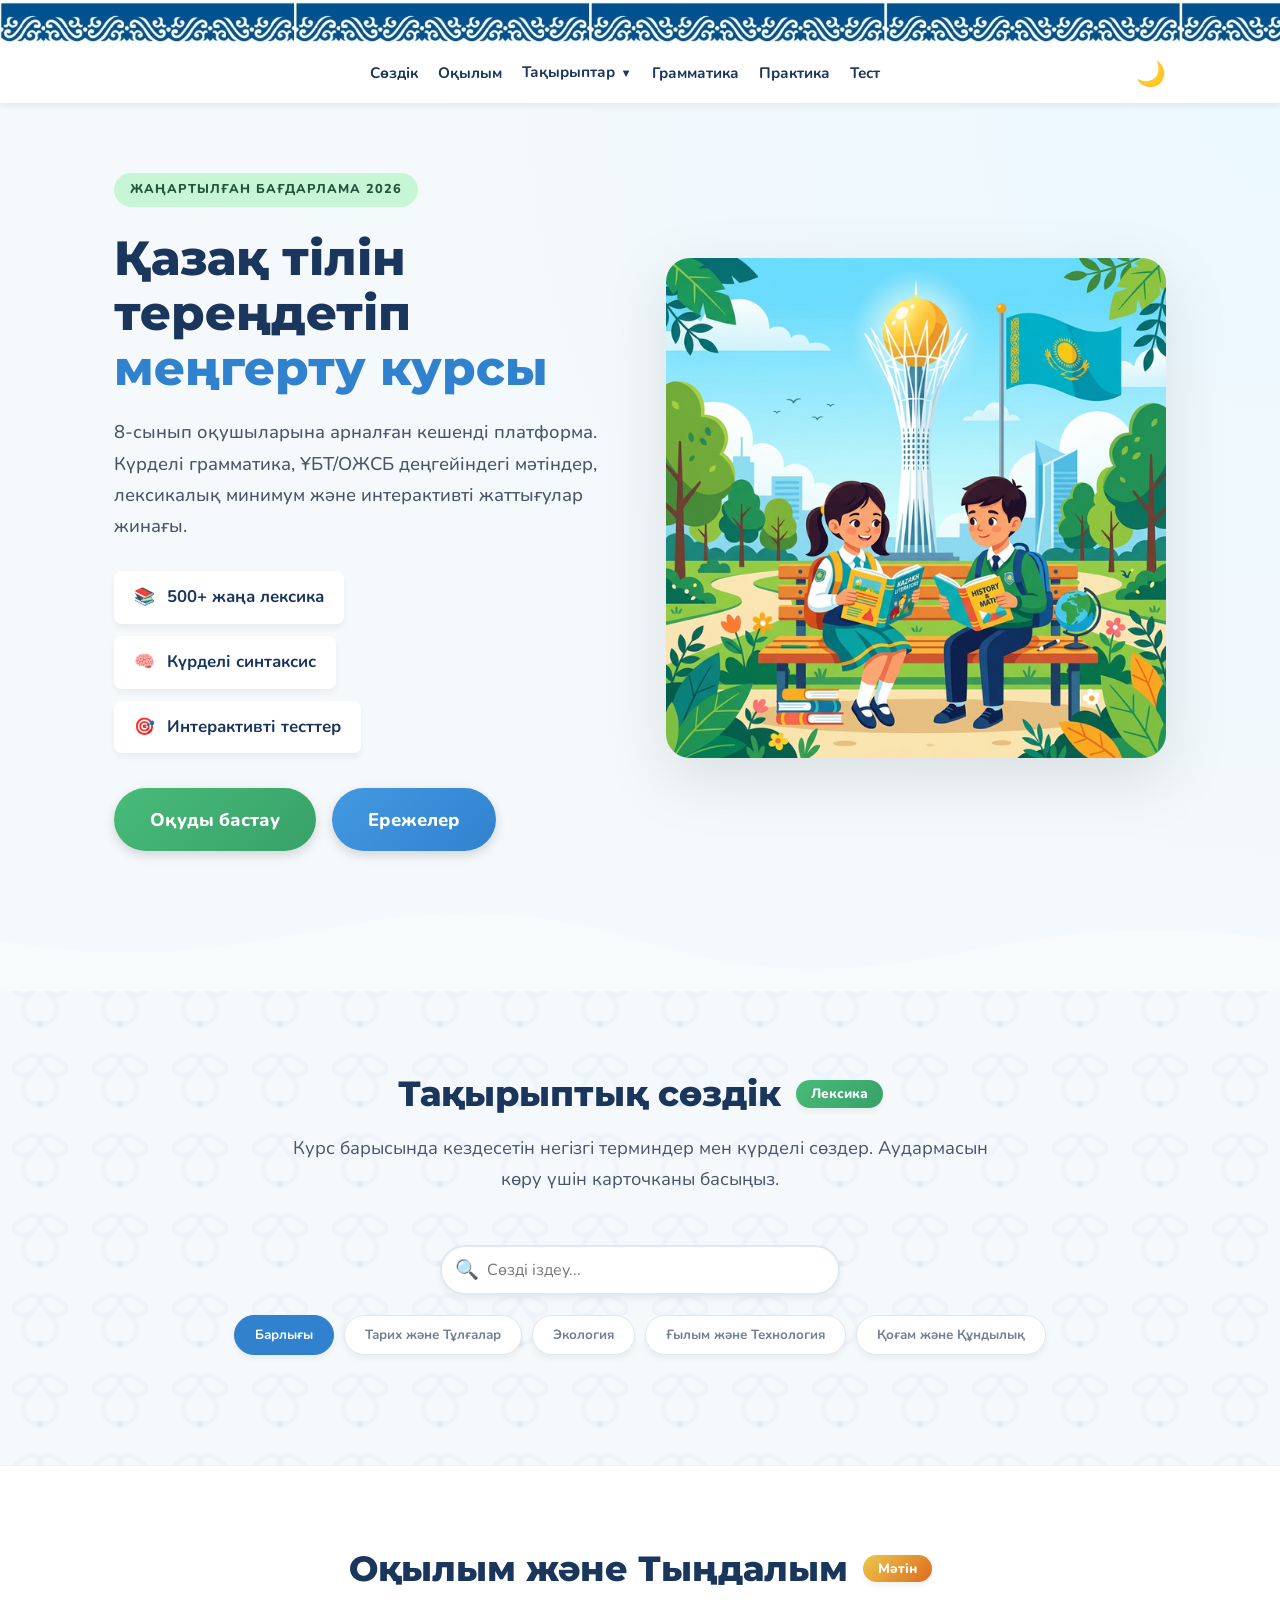
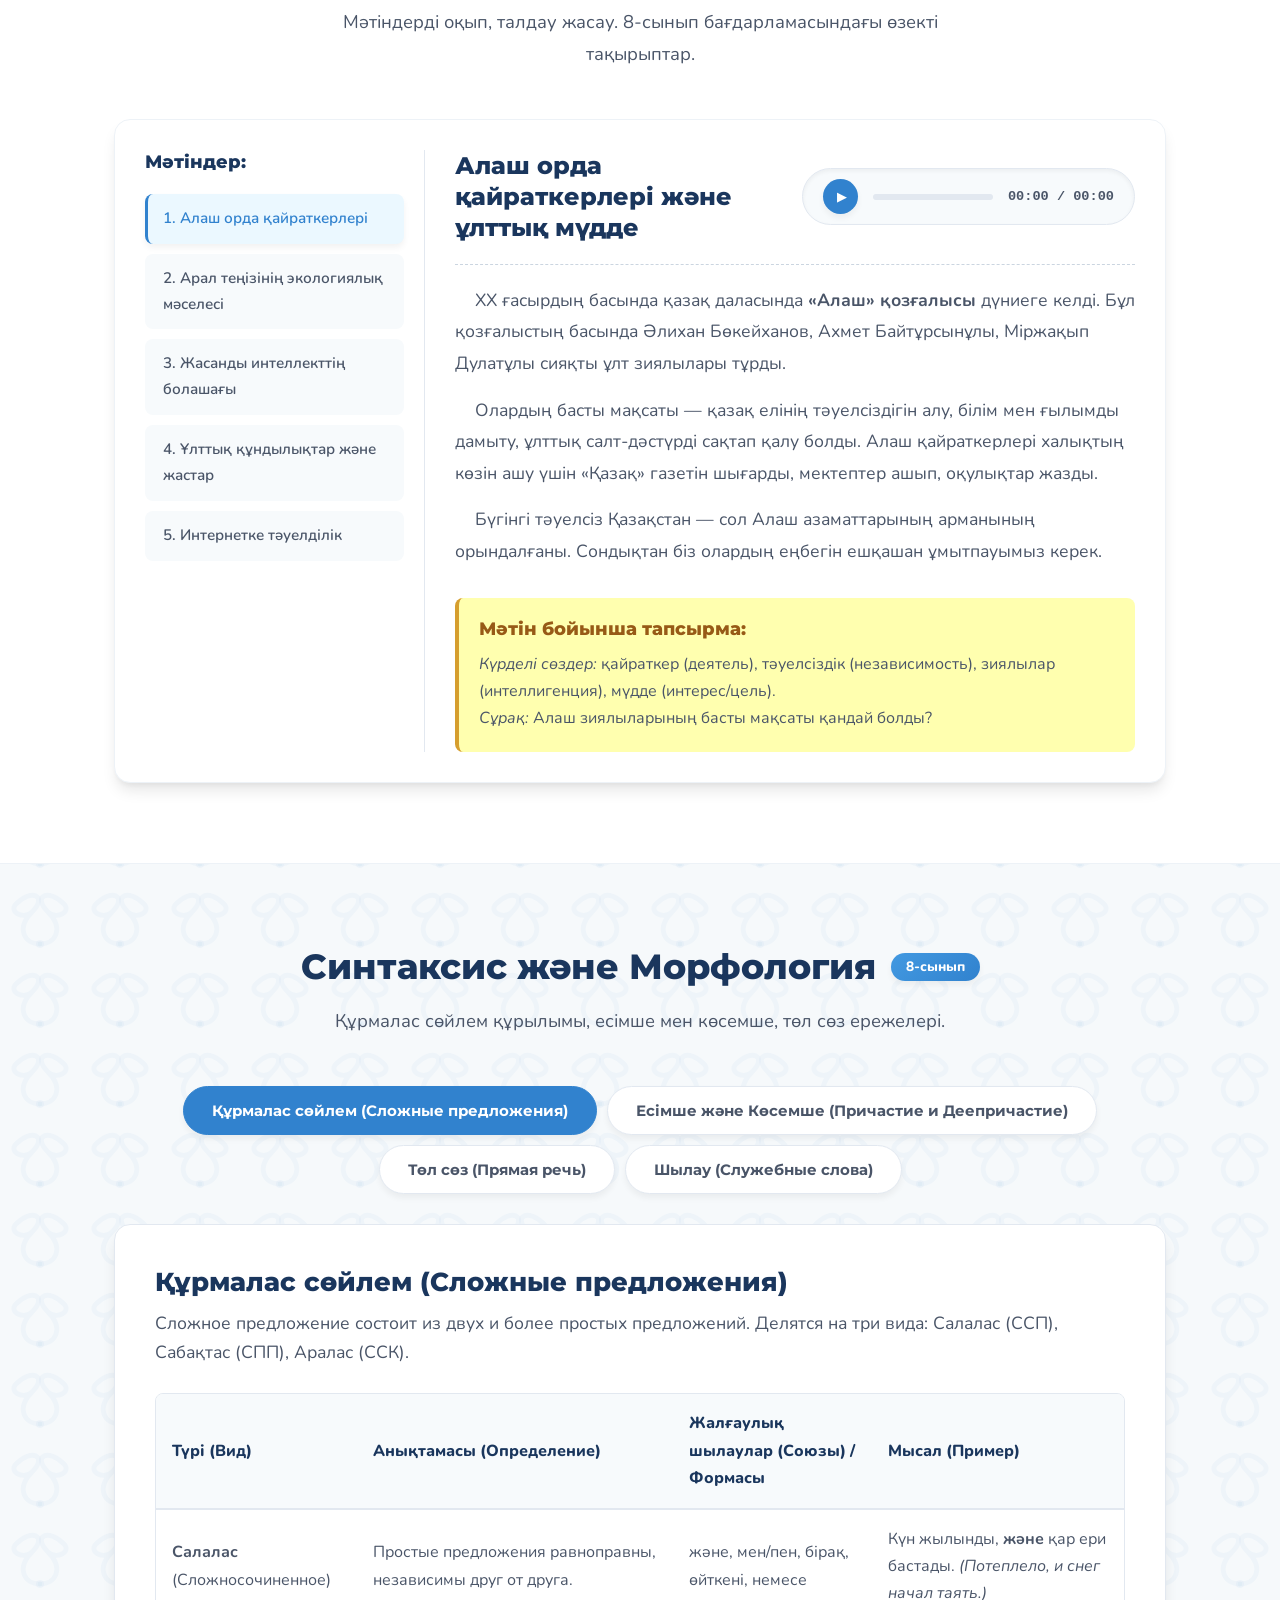
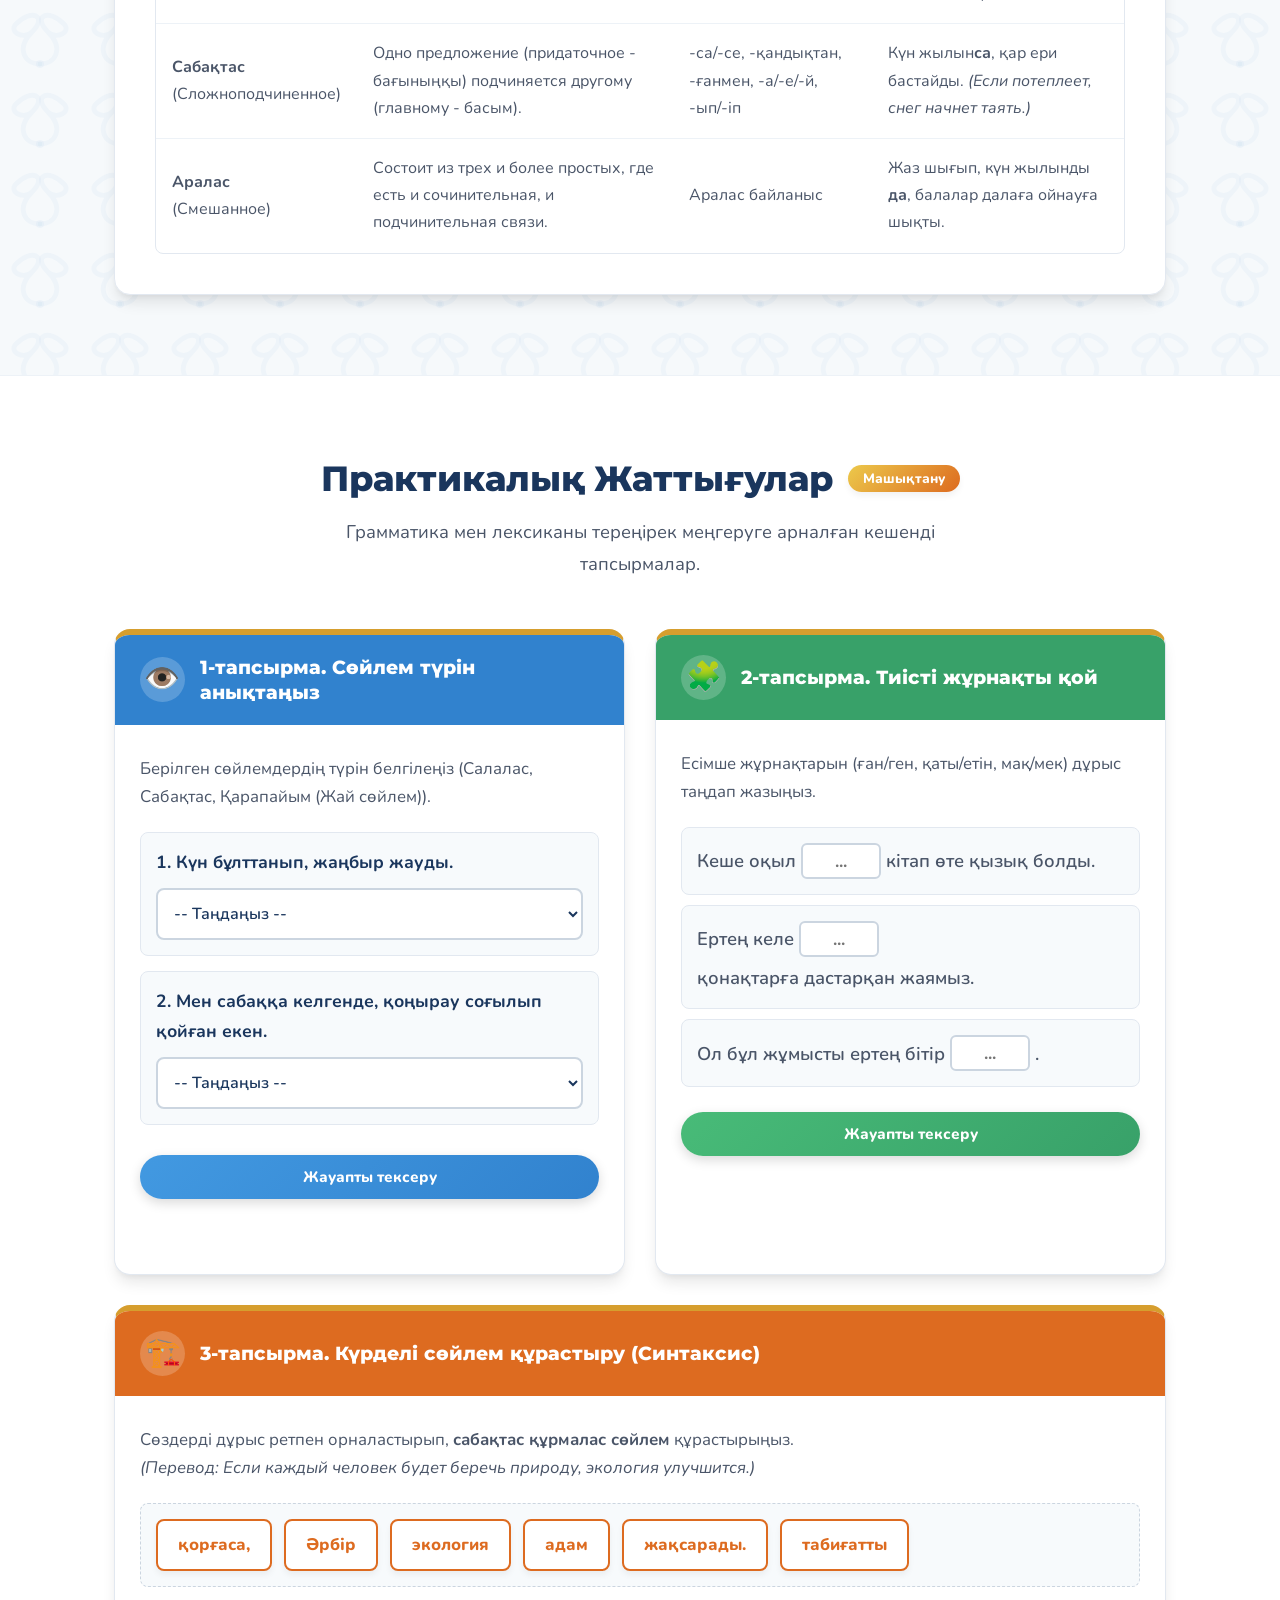
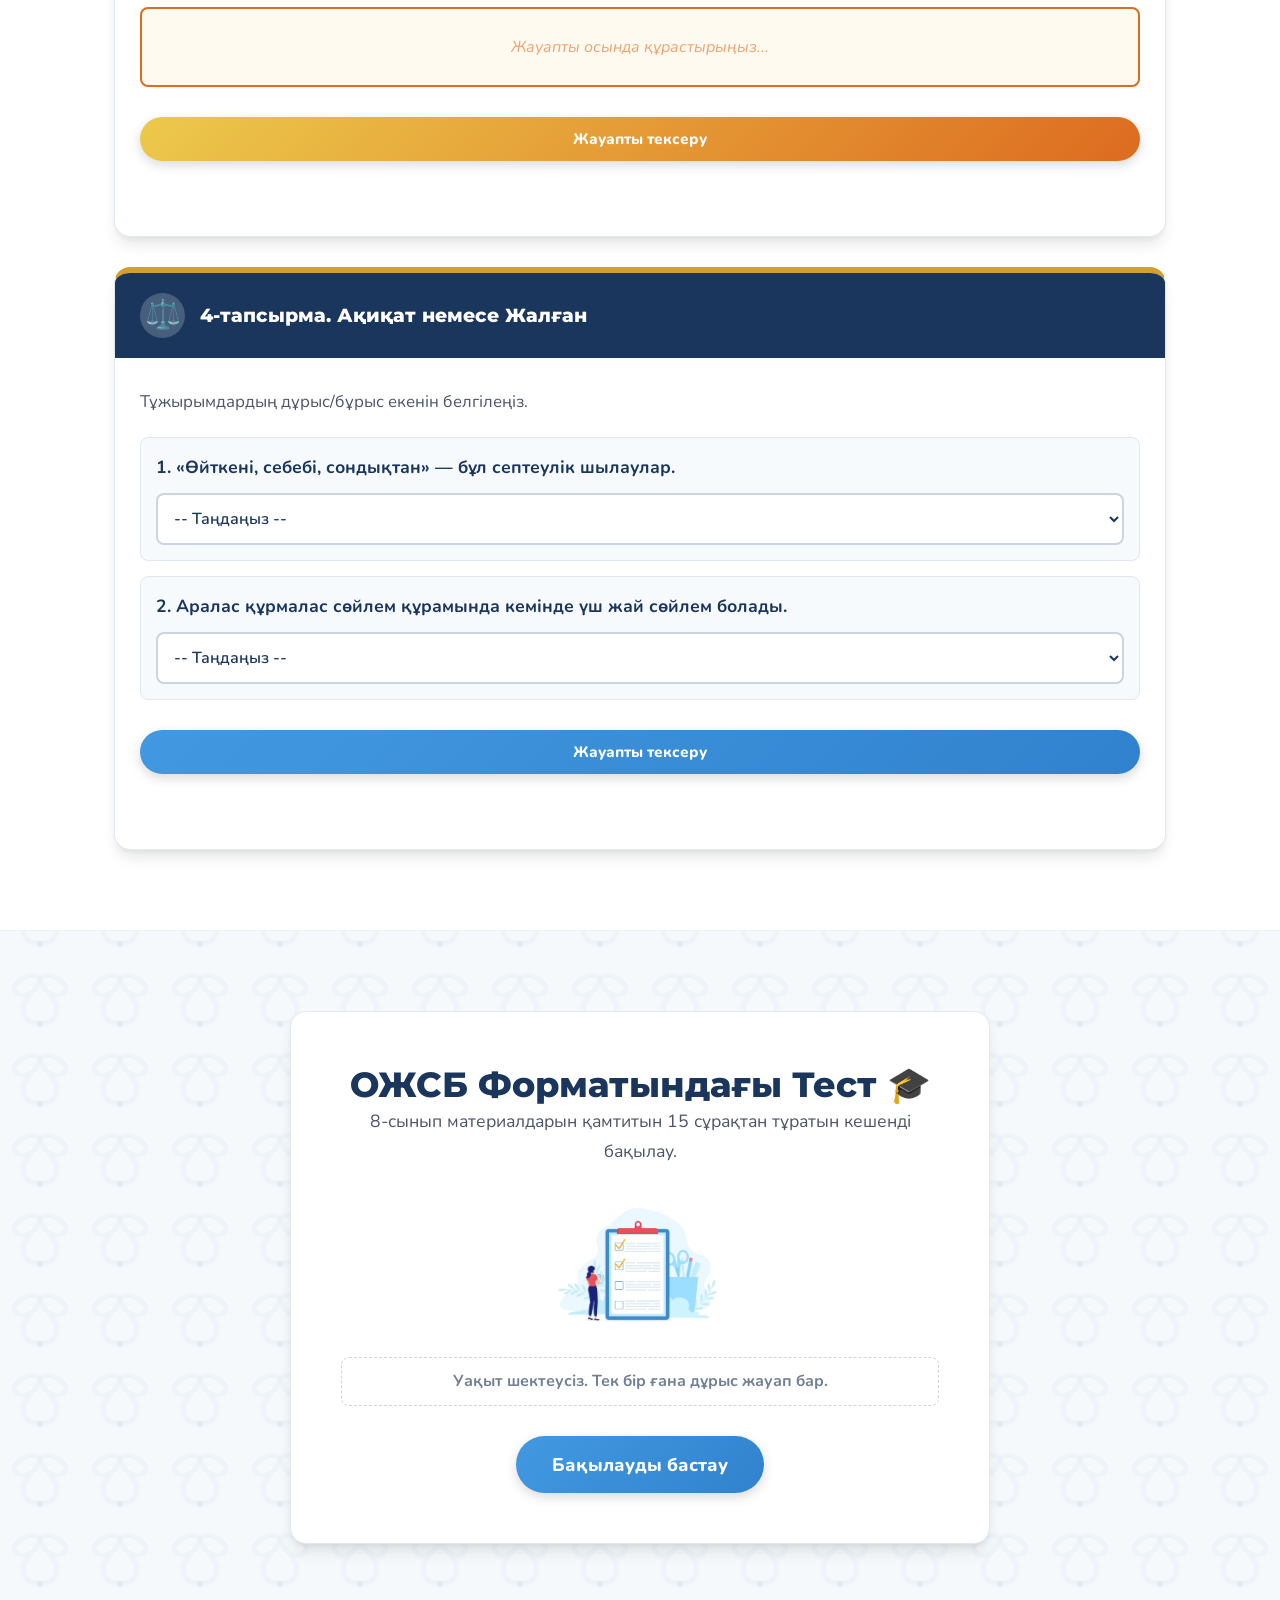
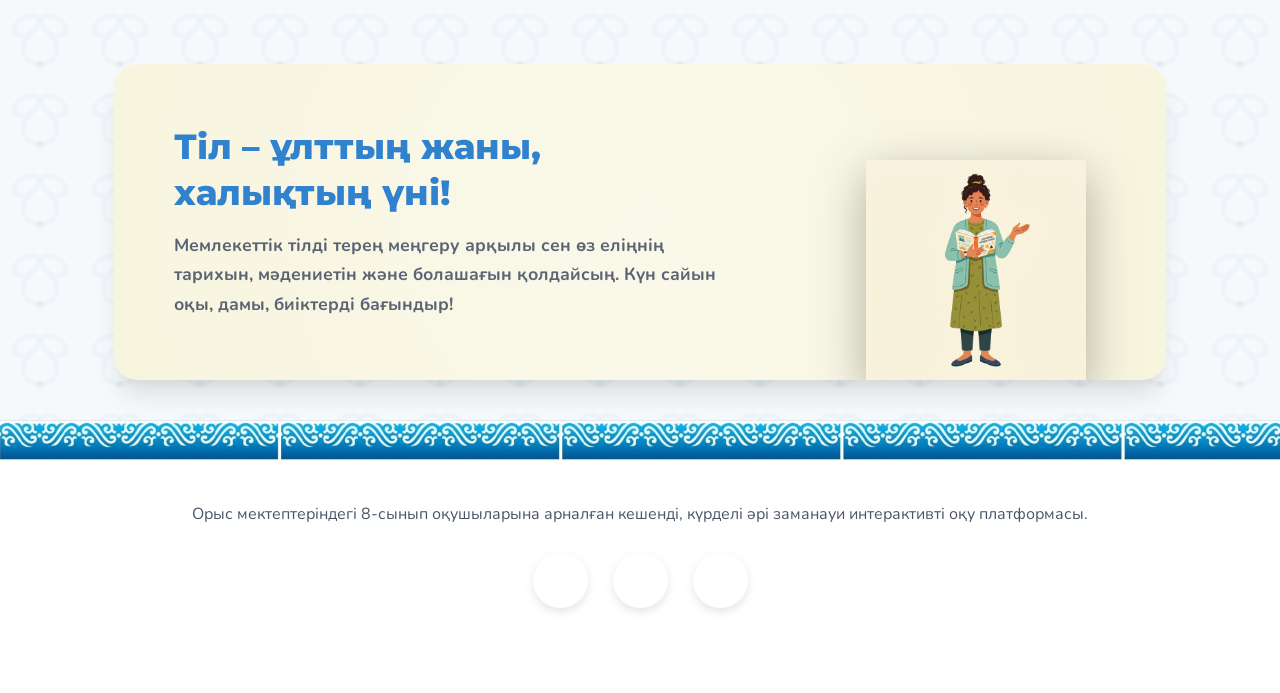
==== index.html @ ad33466c "Initial commit of Kazakh Language 8th Grade project" ====
﻿<!DOCTYPE html>
<html lang="kk">

<head>
    <meta charset="UTF-8" />
    <meta name="viewport" content="width=device-width, initial-scale=1.0" />
    <title>Қазақ тілі | 8-сыныпқа арналған электронды оқулық</title>
    <link rel="preconnect" href="https://fonts.googleapis.com">
    <link rel="preconnect" href="https://fonts.gstatic.com" crossorigin>
    <link
        href="https://fonts.googleapis.com/css2?family=Nunito:wght@400;500;600;700;800;900&family=Montserrat:wght@500;600;700;800;900&display=swap"
        rel="stylesheet">
    <!-- AOS Animation CSS -->
    <link href="https://unpkg.com/aos@2.3.1/dist/aos.css" rel="stylesheet">
    <link rel="stylesheet" href="style.css" />
</head>

<body>

    <!-- БОРДЮР С КАЗАХСКИМ ОРНАМЕНТОМ (Топ) -->
    <div class="kazakh-border-top"></div>

    <!-- NAVBAR -->
    <nav class="navbar">
        <div class="container navbar-container">
            <div class="logo">
                <div class="logo-text">
                    <strong></strong>
                </div>
            </div>
            <ul class="nav-menu">
                <li><a href="#vocabulary">Сөздік</a></li>
                <li><a href="#reading">Оқылым</a></li>
                <li class="dropdown">
                    <a href="#" class="dropdown-toggle">Тақырыптар <i>▼</i></a>
                    <ul class="dropdown-menu">
                        <li><a href="ana-tili.html">Ана тілі</a></li>
                        <li><a href="bukara.html">БАҚ</a></li>
                        <li><a href="bilim.html">Білім&amp;Денсаулық</a></li>
                        <li><a href="economica.html">Экономика</a></li>
                        <li><a href="mereke.html">Мерекелер</a></li>
                    </ul>
                </li>
                <li><a href="#grammar">Грамматика</a></li>
                <li><a href="#exercises">Практика</a></li>
                <li><a href="#quiz">Тест</a></li>
            </ul>
            <div class="nav-actions">
                <button id="theme-toggle" class="theme-btn" aria-label="Түнгі режимді қосу">🌙</button>
            </div>
        </div>
    </nav>

    <!-- HERO SECTION -->
    <header class="hero">
        <div class="container hero-container">
            <div class="hero-content" data-aos="fade-right" data-aos-duration="1000">
                <div class="badge-new">Жаңартылған бағдарлама 2026</div>
                <h1 class="hero-title">Қазақ тілін тереңдетіп<br><span>меңгерту курсы</span></h1>
                <p class="hero-subtitle">
                    8-сынып оқушыларына арналған кешенді платформа. Күрделі грамматика, ҰБТ/ОЖСБ деңгейіндегі мәтіндер,
                    лексикалық минимум және интерактивті жаттығулар жинағы.
                </p>
                <div class="hero-features">
                    <div class="hf-item"><span class="hf-icon">📚</span> 500+ жаңа лексика</div>
                    <div class="hf-item"><span class="hf-icon">🧠</span> Күрделі синтаксис</div>
                    <div class="hf-item"><span class="hf-icon">🎯</span> Интерактивті тесттер</div>
                </div>
                <div class="hero-buttons">
                    <a href="#reading" class="btn btn-green btn-large">Оқуды бастау</a>
                    <a href="#grammar" class="btn btn-blue btn-large">Ережелер</a>
                </div>
            </div>
            <div class="hero-illustration" data-aos="fade-left" data-aos-duration="1000" data-aos-delay="200">
                <img src="hero.png" alt="Оқушылар" class="hero-img">
            </div>
        </div>

        <!-- ВОЛНА -->
        <div class="wave-divider">
            <svg viewBox="0 0 1440 120" preserveAspectRatio="none">
                <path d="M0,60 C320,120 420,-40 720,60 C1020,160 1120,0 1440,60 L1440,120 L0,120 Z" fill="#F8FBFC">
                </path>
            </svg>
        </div>
    </header>

    <!-- 1. ТЕМАТИЧЕСКИЙ ВОКАБУЛЯР (Лексический минимум 8 класса) -->
    <section class="section" id="vocabulary">
        <div class="container">
            <div class="section-title-wrap" data-aos="fade-up">
                <h2>Тақырыптық сөздік <span class="badge">Лексика</span></h2>
                <p>Курс барысында кездесетін негізгі терминдер мен күрделі сөздер. Аудармасын көру үшін карточканы
                    басыңыз.</p>
            </div>

            <div class="vocab-controls">
                <div class="search-wrapper">
                    <span class="search-icon">🔍</span>
                    <input type="text" id="vocabSearch" placeholder="Сөзді іздеу..." class="vocab-search"
                        oninput="searchVocab(this.value)">
                </div>
                <!-- Категории словаря -->
                <div class="vocab-categories">
                    <button class="cat-btn active" onclick="filterVocab('all')">Барлығы</button>
                    <button class="cat-btn" onclick="filterVocab('history')">Тарих және Тұлғалар</button>
                    <button class="cat-btn" onclick="filterVocab('eco')">Экология</button>
                    <button class="cat-btn" onclick="filterVocab('tech')">Ғылым және Технология</button>
                    <button class="cat-btn" onclick="filterVocab('society')">Қоғам және Құндылық</button>
                </div>
            </div>

            <div class="vocab-grid" id="vocabGrid">
                <!-- Сгенерировано через JS -->
            </div>
        </div>
    </section>

    <!-- 2. МӘТІНМЕН ЖҰМЫС (Тексты и чтение) -->
    <section class="section bg-light" id="reading">
        <div class="container">
            <div class="section-title-wrap" data-aos="fade-up">
                <h2>Оқылым және Тыңдалым <span class="badge badge-orange">Мәтін</span></h2>
                <p>Мәтіндерді оқып, талдау жасау. 8-сынып бағдарламасындағы өзекті тақырыптар.</p>
            </div>

            <div class="reading-module" data-aos="fade-up" data-aos-delay="200">
                <div class="reading-sidebar">
                    <h3>Мәтіндер:</h3>
                    <ul class="reading-list">
                        <li class="active" onclick="switchText(1)">1. Алаш орда қайраткерлері</li>
                        <li onclick="switchText(2)">2. Арал теңізінің экологиялық мәселесі</li>
                        <li onclick="switchText(3)">3. Жасанды интеллекттің болашағы</li>
                        <li onclick="switchText(4)">4. Ұлттық құндылықтар және жастар</li>
                        <li onclick="switchText(5)">5. Интернетке тәуелділік</li>
                    </ul>
                </div>

                <div class="reading-content" id="readingContent">
                    <div class="reading-header">
                        <h3>Алаш орда қайраткерлері және ұлттық мүдде</h3>
                        <div class="audio-player-mock">
                            <audio id="realAudio" src="audio_alash.m4a" preload="metadata"></audio>
                            <button class="play-btn" id="playAudioBtn" onclick="toggleAudio()">▶</button>
                            <div class="audio-track" id="audioTrack" onclick="seekAudio(event)">
                                <div class="audio-progress" id="audioProgress" style="width: 0%;"></div>
                            </div>
                            <span class="audio-time" id="audioTime">00:00 / 00:00</span>
                        </div>
                    </div>
                    <div class="text-body" id="textBody">
                        <p>ХХ ғасырдың басында қазақ даласында <b>«Алаш» қозғалысы</b> дүниеге келді. Бұл қозғалыстың
                            басында Әлихан Бөкейханов, Ахмет Байтұрсынұлы, Міржақып Дулатұлы сияқты ұлт зиялылары тұрды.
                        </p>
                        <p>Олардың басты мақсаты — қазақ елінің тәуелсіздігін алу, білім мен ғылымды дамыту, ұлттық
                            салт-дәстүрді сақтап қалу болды. Алаш қайраткерлері халықтың көзін ашу үшін «Қазақ» газетін
                            шығарды, мектептер ашып, оқулықтар жазды.</p>
                        <p>Бүгінгі тәуелсіз Қазақстан — сол Алаш азаматтарының арманының орындалғаны. Сондықтан біз
                            олардың еңбегін ешқашан ұмытпауымыз керек.</p>
                    </div>
                    <div class="text-tasks">
                        <h4>Мәтін бойынша тапсырма:</h4>
                        <p><i>Күрделі сөздер:</i> қайраткер (деятель), тәуелсіздік (независимость), зиялылар
                            (интеллигенция), мүдде (интерес/цель).</p>
                        <p><i>Сұрақ:</i> Алаш зиялыларының басты мақсаты қандай болды?</p>
                    </div>
                </div>
            </div>
        </div>
    </section>

    <!-- 3. ГРАММАТИКА (8-сынып күрделі бағдарламасы) -->
    <section class="section" id="grammar">
        <div class="container">
            <div class="section-title-wrap" data-aos="fade-up">
                <h2>Синтаксис және Морфология <span class="badge badge-blue">8-сынып</span></h2>
                <p>Құрмалас сөйлем құрылымы, есімше мен көсемше, төл сөз ережелері.</p>
            </div>

            <div class="grammar-tabs" data-aos="zoom-in" data-aos-delay="100">
                <button class="tab-btn active" onclick="openTab('tab-complex')">Құрмалас сөйлем (Сложные
                    предложения)</button>
                <button class="tab-btn" onclick="openTab('tab-participles')">Есімше және Көсемше (Причастие и
                    Деепричастие)</button>
                <button class="tab-btn" onclick="openTab('tab-speech')">Төл сөз (Прямая речь)</button>
                <button class="tab-btn" onclick="openTab('tab-shylau')">Шылау (Служебные слова)</button>
            </div>

            <div class="grammar-content" data-aos="fade-up" data-aos-delay="200">
                <!-- Вкладка 1: Құрмалас сөйлем -->
                <div id="tab-complex" class="tab-pane active">
                    <h3>Құрмалас сөйлем (Сложные предложения)</h3>
                    <p class="tab-desc">Сложное предложение состоит из двух и более простых предложений. Делятся на три
                        вида: Салалас (ССП), Сабақтас (СПП), Аралас (ССК).</p>
                    <div class="grammar-table-wrap">
                        <table class="grammar-table">
                            <tr>
                                <th>Түрі (Вид)</th>
                                <th>Анықтамасы (Определение)</th>
                                <th>Жалғаулық шылаулар (Союзы) / Формасы</th>
                                <th>Мысал (Пример)</th>
                            </tr>
                            <tr>
                                <td><b>Салалас</b><br>(Сложносочиненное)</td>
                                <td>Простые предложения равноправны, независимы друг от друга.</td>
                                <td>және, мен/пен, бірақ, өйткені, немесе</td>
                                <td>Күн жылынды, <b>және</b> қар ери бастады. <i>(Потеплело, и снег начал таять.)</i>
                                </td>
                            </tr>
                            <tr>
                                <td><b>Сабақтас</b><br>(Сложноподчиненное)</td>
                                <td>Одно предложение (придаточное - бағыныңқы) подчиняется другому (главному - басым).
                                </td>
                                <td>-са/-се, -қандықтан, -ғанмен, -а/-е/-й, -ып/-іп</td>
                                <td>Күн жылын<b>са</b>, қар ери бастайды. <i>(Если потеплеет, снег начнет таять.)</i>
                                </td>
                            </tr>
                            <tr>
                                <td><b>Аралас</b><br>(Смешанное)</td>
                                <td>Состоит из трех и более простых, где есть и сочинительная, и подчинительная связи.
                                </td>
                                <td>Аралас байланыс</td>
                                <td>Жаз шығып, күн жылынды <b>да</b>, балалар далаға ойнауға шықты.</td>
                            </tr>
                        </table>
                    </div>
                </div>

                <!-- Вкладка 2: Есімше / Көсемше -->
                <div id="tab-participles" class="tab-pane" style="display:none;">
                    <h3>Есімше және Көсемше (Причастие и Деепричастие)</h3>
                    <p class="tab-desc">Особые глагольные формы. <b>Есімше</b> совмещает свойства глагола и
                        прилагательного (Какой? Что делающий?). <b>Көсемше</b> совмещает свойства глагола и наречия
                        (Как? Каким образом? Что делая?).</p>

                    <div class="grammar-split">
                        <div class="grammar-box">
                            <h4 class="color-blue">Есімше (Причастие)</h4>
                            <p><b>Жұрнақтары:</b> -ған/-ген, -қан/-кен, -атын/-етін, -йтын/-йтін, -мақ/-мек, -пақ/-пек.
                            </p>
                            <ul>
                                <li>Оқыл<b>ған</b> кітап (Прочитанная книга)</li>
                                <li>Келе<b>тін</b> қонақ (Приходящий гость)</li>
                                <li>Айтыл<b>мақ</b> сөз (Слово, которое должно быть сказано)</li>
                            </ul>
                        </div>
                        <div class="grammar-box">
                            <h4 class="color-green">Көсемше (Деепричастие)</h4>
                            <p><b>Жұрнақтары:</b> -а/-е/-й, -ып/-іп/-п, -ғалы/-гелі, -қалы/-келі, -май/-мей, -пай/-пей.
                            </p>
                            <ul>
                                <li>Күлі<b>п</b> сөйледі (Говорил(а) смеясь)</li>
                                <li>Жаңбыр жау<b>а</b> бастады (Дождь начал идти)</li>
                                <li>Көр<b>мей</b> қалдым (Не заметил / Оставшись не увидев)</li>
                            </ul>
                        </div>
                    </div>
                </div>

                <!-- Вкладка 3: Төл сөз -->
                <div id="tab-speech" class="tab-pane" style="display:none;">
                    <h3>Төл сөз және Төлеу сөз (Прямая и косвенная речь)</h3>
                    <p class="tab-desc"><b>Төл сөз (Прямая речь)</b> – чужая речь, переданная без изменений. <b>Автор
                            сөзі</b> – слова автора, сопровождающие прямую речь. <b>Төлеу сөз (Косвенная речь)</b> –
                        чужая речь, переданная с изменением лица (от третьего лица).</p>

                    <div class="example-box">
                        <h4 style="color:#D47E00; margin-bottom:10px;">Сызбалар (Схемы пунктуации):</h4>
                        <div class="schema-row">
                            <span class="schema-code">А: – Т. </span>
                            <span class="schema-text">Мұғалім айтты: – Ертең емтихан болады.</span>
                        </div>
                        <div class="schema-row">
                            <span class="schema-code">«Т», – а. </span>
                            <span class="schema-text">«Ертең емтихан болады», – деді мұғалім.</span>
                        </div>
                        <div class="schema-row">
                            <span class="schema-code">«Т, – а, – т».</span>
                            <span class="schema-text">«Балалар, – деді мұғалім, – ертең емтихан болады».</span>
                        </div>
                    </div>
                </div>

                <!-- Вкладка 4: Шылау -->
                <div id="tab-shylau" class="tab-pane" style="display:none;">
                    <h3>Шылаулар (Служебные слова)</h3>
                    <p class="tab-desc">Служебные слова не имеют лексического значения. Делятся на 3 вида:</p>

                    <div class="grammar-split">
                        <div class="grammar-box">
                            <h4 class="color-blue">Жалғаулық (Союзы)</h4>
                            <p>Связывают однородные члены или простые предложения.</p>
                            <ul>
                                <li>Ыңғайлас: <b>мен, және, әрі</b></li>
                                <li>Қарсылықты: <b>бірақ, алайда</b></li>
                                <li>Себеп-салдар: <b>өйткені, себебі</b></li>
                            </ul>
                        </div>
                        <div class="grammar-box">
                            <h4 class="color-green">Септеулік (Послелоги)</h4>
                            <p>Сочетаются с существительными в определенных падежах.</p>
                            <ul>
                                <li><b>үшін, арқылы, туралы, сайын</b></li>
                                <li><b>дейін, шейін, қарай, таман</b></li>
                                <li><b>кейін, соң, гөрі, бері, бұрын</b></li>
                            </ul>
                        </div>
                    </div>
                    <div class="grammar-box mt-15" style="background:#FFF5F5; border-color:#FEB2B2;">
                        <h4 style="color:#C53030;">Демеулік (Частицы)</h4>
                        <p>Придают слову дополнительные смысловые оттенки.</p>
                        <ul>
                            <li>Сұраулық: <b>ма/ме, ба/бе, ше</b></li>
                            <li>Күшейткіш: <b>ақ, ай, ау, да/де</b></li>
                            <li>Шектеулік: <b>ғана/қана, тек</b></li>
                        </ul>
                    </div>
                </div>

            </div>
        </div>
    </section>

    <!-- 4. ИНТЕРАКТИВНЫЕ ЗАДАНИЯ ПОВЫШЕННОЙ СЛОЖНОСТИ -->
    <section class="section bg-light" id="exercises">
        <div class="container">
            <div class="section-title-wrap" data-aos="fade-up">
                <h2>Практикалық Жаттығулар <span class="badge badge-orange">Машықтану</span></h2>
                <p>Грамматика мен лексиканы тереңірек меңгеруге арналған кешенді тапсырмалар.</p>
            </div>

            <div class="exercise-cards complex-grid" data-aos="fade-up" data-aos-delay="200">
                <!-- Упражнение 1 (Синтаксис - Құрмалас сөйлем түрін анықтау) -->
                <div class="ex-card">
                    <div class="ex-header bg-blue">
                        <div class="ex-icon">👁️</div>
                        <h3>1-тапсырма. Сөйлем түрін анықтаңыз</h3>
                    </div>
                    <div class="ex-body">
                        <p>Берілген сөйлемдердің түрін белгілеңіз (Салалас, Сабақтас, Қарапайым (Жай сөйлем)).</p>

                        <div class="choice-task">
                            <p class="sentence-text">1. Күн бұлттанып, жаңбыр жауды.</p>
                            <select id="sel1" class="custom-select">
                                <option value="none">-- Таңдаңыз --</option>
                                <option value="salalas">Салалас құрмалас</option>
                                <option value="sabaktas">Сабақтас құрмалас</option>
                                <option value="zhay">Жай сөйлем</option>
                            </select>
                        </div>

                        <div class="choice-task">
                            <p class="sentence-text">2. Мен сабаққа келгенде, қоңырау соғылып қойған екен.</p>
                            <select id="sel2" class="custom-select">
                                <option value="none">-- Таңдаңыз --</option>
                                <option value="salalas">Салалас құрмалас</option>
                                <option value="sabaktas">Сабақтас құрмалас</option>
                                <option value="zhay">Жай сөйлем</option>
                            </select>
                        </div>

                        <button class="btn btn-blue mt-15" onclick="checkEx1()">Жауапты тексеру</button>
                        <div id="res1" class="ex-result"></div>
                    </div>
                </div>

                <!-- Упражнение 2 (Есімше жұрнақтары) -->
                <div class="ex-card">
                    <div class="ex-header bg-green">
                        <div class="ex-icon">🧩</div>
                        <h3>2-тапсырма. Тиісті жұрнақты қой</h3>
                    </div>
                    <div class="ex-body">
                        <p>Есімше жұрнақтарын (ған/ген, қаты/етін, мақ/мек) дұрыс таңдап жазыңыз.</p>
                        <div class="fill-sentence">
                            Кеше оқыл<input type="text" id="fill1" class="fill-input" placeholder="..."> кітап өте қызық
                            болды.
                        </div>
                        <div class="fill-sentence">
                            Ертең келе<input type="text" id="fill2" class="fill-input" placeholder="..."> қонақтарға
                            дастарқан жаямыз.
                        </div>
                        <div class="fill-sentence">
                            Ол бұл жұмысты ертең бітір<input type="text" id="fill3" class="fill-input"
                                placeholder="...">.
                        </div>
                        <button class="btn btn-green mt-15" onclick="checkEx2()">Жауапты тексеру</button>
                        <div id="res2" class="ex-result"></div>
                    </div>
                </div>

                <!-- Упражнение 3 (Сөйлем құрау - Күрделі) -->
                <div class="ex-card full-width">
                    <div class="ex-header bg-orange">
                        <div class="ex-icon">🏗️</div>
                        <h3>3-тапсырма. Күрделі сөйлем құрастыру (Синтаксис)</h3>
                    </div>
                    <div class="ex-body">
                        <p>Сөздерді дұрыс ретпен орналастырып, <b>сабақтас құрмалас сөйлем</b> құрастырыңыз.
                            <br><i>(Перевод: Если каждый человек будет беречь природу, экология улучшится.)</i>
                        </p>
                        <div class="drag-words" id="wordBank">
                            <span class="drag-word" onclick="moveWord(this)">қорғаса,</span>
                            <span class="drag-word" onclick="moveWord(this)">Әрбір</span>
                            <span class="drag-word" onclick="moveWord(this)">экология</span>
                            <span class="drag-word" onclick="moveWord(this)">адам</span>
                            <span class="drag-word" onclick="moveWord(this)">жақсарады.</span>
                            <span class="drag-word" onclick="moveWord(this)">табиғатты</span>
                        </div>
                        <div class="drop-zone" id="dropZone" onclick="returnWord()">
                            <i>Жауапты осында құрастырыңыз...</i>
                        </div>
                        <button class="btn btn-orange mt-15" onclick="checkEx3()">Жауапты тексеру</button>
                        <div id="res3" class="ex-result"></div>
                    </div>
                </div>

                <!-- Упражнение 4 (Шылау) -->
                <div class="ex-card full-width">
                    <div class="ex-header" style="background:var(--text-dark);">
                        <div class="ex-icon">⚖️</div>
                        <h3>4-тапсырма. Ақиқат немесе Жалған</h3>
                    </div>
                    <div class="ex-body">
                        <p>Тұжырымдардың дұрыс/бұрыс екенін белгілеңіз.</p>

                        <div class="choice-task">
                            <p class="sentence-text">1. «Өйткені, себебі, сондықтан» — бұл септеулік шылаулар.</p>
                            <select id="tf1" class="custom-select">
                                <option value="none">-- Таңдаңыз --</option>
                                <option value="true">Ақиқат (Дұрыс)</option>
                                <option value="false">Жалған (Қате)</option>
                            </select>
                        </div>
                        <div class="choice-task">
                            <p class="sentence-text">2. Аралас құрмалас сөйлем құрамында кемінде үш жай сөйлем болады.
                            </p>
                            <select id="tf2" class="custom-select">
                                <option value="none">-- Таңдаңыз --</option>
                                <option value="true">Ақиқат (Дұрыс)</option>
                                <option value="false">Жалған (Қате)</option>
                            </select>
                        </div>

                        <button class="btn btn-blue mt-15" onclick="checkEx4()">Жауапты тексеру</button>
                        <div id="res4" class="ex-result"></div>
                    </div>
                </div>

            </div>

        </div>
    </section>

    <!-- ВИКТОРИНА (Тест 10 вопросов) -->
    <section class="section" id="quiz">
        <div class="container">
            <div class="quiz-container" data-aos="zoom-in" data-aos-duration="800">
                <div class="quiz-header">
                    <h2>ОЖСБ Форматындағы Тест 🎓</h2>
                    <p>8-сынып материалдарын қамтитын 15 сұрақтан тұратын кешенді бақылау.</p>
                </div>
                <div id="quiz-start" class="quiz-box">
                    <img src="quiz.png" alt="Тест иллюстрациясы"
                        style="width: 220px; max-width: 100%; margin: 0 auto 20px; display: block;">
                    <p class="quiz-info">Уақыт шектеусіз. Тек бір ғана дұрыс жауап бар.</p>
                    <button class="btn btn-blue btn-large" onclick="startQuiz()">Бақылауды бастау</button>
                </div>
                <div id="quiz-question-box" class="quiz-box" style="display: none;">
                    <div class="quiz-top-bar">
                        <div class="quiz-progress-text"><span id="q-current">1</span> / 15 сұрақ</div>
                        <div class="quiz-timer" id="quizTimer">⏱️ 10:00</div>
                    </div>
                    <div class="quiz-progress-bar-wrap">
                        <div class="quiz-progress-bar" id="quizProgBar"></div>
                    </div>
                    <h3 id="question-text" class="question-title">Сұрақ мәтіні</h3>
                    <div class="quiz-options" id="options-container"></div>
                </div>
                <div id="quiz-result-box" class="quiz-box" style="display: none;">
                    <h2 class="result-title">Тест аяқталды!</h2>
                    <div class="result-score"><span id="score-text">0</span> / 15</div>
                    <p id="result-message" class="result-msg">Жарайсың!</p>
                    <div class="result-details" id="result-details"></div>
                    <div class="error-analysis" id="error-analysis" style="display: none;">
                        <h3>Қатемен жұмыс (Талдау):</h3>
                        <ul id="analysis-list" class="analysis-list"></ul>
                    </div>
                    <button class="btn btn-green mt-30" onclick="restartQuiz()">Тестті қайта тапсыру</button>
                </div>
            </div>
        </div>
    </section>

    <!-- БАННЕР -->
    <section class="banner-section">
        <div class="container">
            <div class="banner" data-aos="fade-up" data-aos-anchor-placement="top-bottom">
                <div class="banner-content">
                    <h2>Тіл – ұлттың жаны, халықтың үні!</h2>
                    <p>Мемлекеттік тілді терең меңгеру арқылы сен өз еліңнің тарихын, мәдениетін және болашағын
                        қолдайсың. Күн сайын оқы, дамы, биіктерді бағындыр!</p>
                </div>
                <img src="teacher.png" alt="Teacher" class="banner-teacher">
            </div>
        </div>
    </section>

    <!-- FOOTER -->
    <footer class="footer">
        <div class="kazakh-border-bottom"></div>
        <div class="container footer-content">
            <div class="footer-logo"></div>
            <p>Орыс мектептеріндегі 8-сынып оқушыларына арналған кешенді, күрделі әрі заманауи интерактивті оқу
                платформасы.</p>
            <div class="footer-icons">
                <div class="icon-circle bg-green"><img src="https://cdn-icons-png.flaticon.com/512/732/732200.png"
                        alt="Email"></div>
                <div class="icon-circle bg-blue"><img src="https://cdn-icons-png.flaticon.com/512/597/597177.png"
                        alt="Phone"></div>
                <div class="icon-circle bg-orange"><img src="https://cdn-icons-png.flaticon.com/512/684/684908.png"
                        alt="Location"></div>
            </div>
            <p class="copyright"></p>
        </div>
    </footer>

    <script src="https://unpkg.com/aos@2.3.1/dist/aos.js"></script>
    <script>AOS.init({ duration: 800, easing: 'ease-out-cubic', once: true, offset: 100 });</script>
    <script src="script.js"></script>
</body>

</html>
---- style.css ----
/* =============================================
   ҚАЗАҚ ТІЛІ — 8 СЫНЫП | ВЫСОКОКАЧЕСТВЕННЫЙ ДИЗАЙН 2.0
   ============================================= */

:root {
    --font-main: 'Nunito', sans-serif;
    --font-head: 'Montserrat', sans-serif;

    --bg-color: #F6F9FB;
    --bg-light: #EBF7FE;
    --white: #FFFFFF;
    --text-dark: #1A365D;
    --text-body: #4A5568;

    /* Premium Gradients */
    --btn-green: linear-gradient(135deg, #48BB78, #38A169);
    --btn-blue: linear-gradient(135deg, #4299E1, #3182CE);
    --btn-orange: linear-gradient(135deg, #ECC94B, #DD6B20);

    --shadow-sm: 0 4px 6px rgba(0, 0, 0, 0.05);
    --shadow-md: 0 10px 15px -3px rgba(0, 0, 0, 0.1), 0 4px 6px -2px rgba(0, 0, 0, 0.05);
    --shadow-hover: 0 20px 25px -5px rgba(0, 0, 0, 0.1), 0 10px 10px -5px rgba(0, 0, 0, 0.04);
    --radius: 16px;
    --radius-sm: 8px;
}

*,
*::before,
*::after {
    box-sizing: border-box;
    margin: 0;
    padding: 0;
}

body {
    font-family: var(--font-main);
    background-color: var(--bg-color);
    background-image: url("data:image/svg+xml,%3Csvg viewBox='0 0 100 100' xmlns='http://www.w3.org/2000/svg'%3E%3Cpath d='M50 80 C 70 80, 80 60, 60 40 C 40 20, 60 10, 80 30 C 90 40, 70 50, 60 40' fill='none' stroke='%233182CE' stroke-width='6' stroke-linecap='round' stroke-opacity='0.04'/%3E%3Cpath d='M50 80 C 30 80, 20 60, 40 40 C 60 20, 40 10, 20 30 C 10 40, 30 50, 40 40' fill='none' stroke='%233182CE' stroke-width='6' stroke-linecap='round' stroke-opacity='0.04'/%3E%3Ccircle cx='50' cy='80' r='5' fill='%233182CE' fill-opacity='0.04'/%3E%3C/svg%3E");
    background-size: 80px 80px;
    color: var(--text-body);
    line-height: 1.7;
    overflow-x: hidden;
}

h1,
h2,
h3,
h4 {
    font-family: var(--font-head);
    color: var(--text-dark);
    font-weight: 800;
    line-height: 1.3;
}

a {
    text-decoration: none;
}

ul {
    list-style: none;
}

.container {
    max-width: 1100px;
    margin: 0 auto;
    padding: 0 24px;
}

.section {
    padding: 80px 0;
}

.bg-light {
    background-color: var(--white);
    border-top: 1px solid #EDF2F7;
    border-bottom: 1px solid #EDF2F7;
}

.mt-15 {
    margin-top: 15px;
}

.mt-30 {
    margin-top: 30px;
}

.color-blue {
    color: #3182CE;
}

.color-green {
    color: #38A169;
}

/* =========================================
   NAVBAR & BORDERS
   ========================================= */
.kazakh-border-top {
    height: 45px;
    background-image: url('border1.png');
    background-repeat: repeat-x;
    background-size: auto 100%;
    position: relative;
    z-index: 100;
    animation: scrollBorderRight 20s linear infinite;
}

.kazakh-border-bottom {
    height: 40px;
    background-image: url('border2.png');
    background-repeat: repeat-x;
    background-size: auto 100%;
    margin-bottom: 40px;
    animation: scrollBorderLeft 25s linear infinite;
}

@keyframes scrollBorderRight {
    from {
        background-position: 0 0;
    }

    to {
        background-position: 1000px 0;
    }
}

@keyframes scrollBorderLeft {
    from {
        background-position: 0 0;
    }

    to {
        background-position: -1000px 0;
    }
}

.navbar {
    background: rgba(255, 255, 255, 0.95);
    backdrop-filter: blur(10px);
    position: sticky;
    top: 0;
    z-index: 99;
    box-shadow: var(--shadow-sm);
    padding: 15px 0;
}

.navbar-container {
    display: flex;
    justify-content: space-between;
    align-items: center;
}

.logo {
    display: flex;
    align-items: center;
    gap: 12px;
}

.logo-icon {
    background: var(--btn-blue);
    color: white;
    width: 45px;
    height: 45px;
    border-radius: 12px;
    display: flex;
    align-items: center;
    justify-content: center;
    font-weight: 900;
    font-size: 1.2rem;
    font-family: var(--font-head);
}

.logo-text strong {
    display: block;
    font-size: 1.2rem;
    line-height: 1;
    margin-bottom: 4px;
}

.logo-text span {
    font-size: 0.8rem;
    color: #718096;
    text-transform: uppercase;
    letter-spacing: 0.5px;
}

.nav-menu {
    display: flex;
    gap: 20px;
}

.nav-menu a {
    color: var(--text-dark);
    font-weight: 700;
    font-size: 0.95rem;
    transition: color 0.2s;
}

.nav-menu a:hover {
    color: #3182CE;
}

/* Premium Dropdown Styles */
.dropdown {
    position: relative;
}

.dropdown-toggle {
    display: flex;
    align-items: center;
    gap: 5px;
    cursor: pointer;
}

.dropdown-toggle i {
    font-size: 0.7rem;
    transition: transform 0.3s;
}

.dropdown:hover .dropdown-toggle i {
    transform: rotate(180deg);
}

.dropdown-menu {
    position: absolute;
    top: 100%;
    left: 50%;
    transform: translateX(-50%) translateY(15px);
    background: white;
    min-width: 220px;
    border-radius: 12px;
    box-shadow: 0 10px 25px rgba(0, 0, 0, 0.1);
    padding: 12px 0;
    opacity: 0;
    visibility: hidden;
    transition: all 0.3s cubic-bezier(0.68, -0.55, 0.265, 1.55);
    z-index: 1001;
    border: 1px solid #EDF2F7;
}

.dropdown:hover .dropdown-menu {
    opacity: 1;
    visibility: visible;
    transform: translateX(-50%) translateY(8px);
}

.dropdown-menu li {
    padding: 0 !important;
    margin: 0 !important;
}

.dropdown-menu a {
    display: flex !important;
    align-items: center;
    padding: 10px 20px !important;
    font-size: 0.9rem !important;
    color: var(--text-dark) !important;
    font-weight: 600 !important;
    transition: all 0.2s !important;
}

.dropdown-menu a:hover {
    background: #F7FAFC;
    color: #3182CE !important;
    padding-left: 25px !important;
}

.dropdown-menu a::before {
    content: '•';
    color: #3182CE;
    margin-right: 10px;
    opacity: 0;
    transition: opacity 0.2s;
}

.dropdown-menu a:hover::before {
    opacity: 1;
}

/* =========================================
   HERO
   ========================================= */
.hero {
    background: radial-gradient(circle at top right, #EBF8FF 0%, #F6F9FB 70%);
    position: relative;
    padding: 70px 0 140px;
}

.hero-container {
    display: flex;
    align-items: center;
    justify-content: space-between;
    gap: 40px;
    position: relative;
    z-index: 2;
}

.hero-content {
    flex: 1;
    max-width: 550px;
}

.badge-new {
    display: inline-block;
    padding: 6px 16px;
    background: #C6F6D5;
    color: #22543D;
    font-weight: 800;
    font-size: 0.8rem;
    border-radius: 20px;
    margin-bottom: 24px;
    text-transform: uppercase;
    letter-spacing: 1px;
}

.hero-title {
    font-size: 3rem;
    margin-bottom: 20px;
    line-height: 1.15;
}

.hero-title span {
    color: #3182CE;
}

.hero-subtitle {
    font-size: 1.15rem;
    margin-bottom: 30px;
    font-weight: 500;
}

.hero-features {
    display: flex;
    flex-direction: column;
    gap: 12px;
    margin-bottom: 35px;
}

.hf-item {
    display: flex;
    align-items: center;
    gap: 12px;
    font-size: 1.05rem;
    font-weight: 700;
    color: var(--text-dark);
    background: white;
    padding: 12px 20px;
    border-radius: var(--radius-sm);
    box-shadow: var(--shadow-sm);
    width: fit-content;
}

.hero-buttons {
    display: flex;
    gap: 16px;
    flex-wrap: wrap;
}

.hero-illustration {
    flex: 1;
    text-align: right;
}

.hero-img {
    width: 100%;
    max-width: 500px;
    filter: drop-shadow(0 20px 30px rgba(0, 0, 0, 0.1));
    border-radius: 24px;
}

.wave-divider {
    position: absolute;
    bottom: 0;
    left: 0;
    width: 100%;
    line-height: 0;
}

.wave-divider svg {
    display: block;
    width: calc(100% + 1.3px);
    height: 100px;
}

/* КНОПКИ */
.btn {
    display: inline-flex;
    align-items: center;
    justify-content: center;
    padding: 12px 28px;
    border-radius: 50px;
    color: var(--white);
    font-weight: 800;
    font-size: 0.95rem;
    font-family: var(--font-main);
    border: none;
    cursor: pointer;
    transition: 0.2s;
    box-shadow: 0 4px 12px rgba(0, 0, 0, 0.15);
    text-align: center;
}

.btn:hover {
    transform: translateY(-3px);
    box-shadow: 0 10px 15px rgba(0, 0, 0, 0.2);
}

.btn:active {
    transform: translateY(1px);
}

.btn-green {
    background: var(--btn-green);
}

.btn-blue {
    background: var(--btn-blue);
}

.btn-orange {
    background: var(--btn-orange);
}

.btn-large {
    padding: 16px 36px;
    font-size: 1.15rem;
}

/* ЗАГОЛОВКИ */
.section-title-wrap {
    text-align: center;
    margin-bottom: 50px;
}

.section-title-wrap h2 {
    font-size: 2.2rem;
    display: flex;
    align-items: center;
    justify-content: center;
    flex-wrap: wrap;
    gap: 15px;
    margin-bottom: 15px;
}



.section-title-wrap p {
    font-size: 1.15rem;
    max-width: 700px;
    margin: 0 auto;
    color: var(--text-body);
}

.badge {
    font-size: 0.85rem;
    padding: 5px 15px;
    border-radius: 25px;
    background: var(--btn-green);
    color: white;
    font-family: var(--font-main);
    box-shadow: var(--shadow-sm);
}

.badge-blue {
    background: var(--btn-blue);
}

.badge-orange {
    background: var(--btn-orange);
}

/* =========================================
   ВОКАБУЛЯР (Лексика 8 кл)
   ========================================= */
.vocab-categories {
    display: flex;
    justify-content: center;
    flex-wrap: wrap;
    gap: 10px;
    margin-bottom: 30px;
}

.cat-btn {
    padding: 10px 20px;
    border-radius: 20px;
    background: white;
    border: 1px solid #E2E8F0;
    font-weight: 700;
    color: #718096;
    cursor: pointer;
    transition: 0.2s;
    font-family: var(--font-main);
    box-shadow: var(--shadow-sm);
}

.cat-btn:hover,
.cat-btn.active {
    background: #3182CE;
    color: white;
    border-color: #3182CE;
}

.vocab-grid {
    display: grid;
    grid-template-columns: repeat(auto-fill, minmax(220px, 1fr));
    gap: 20px;
}

.vocab-card {
    height: 140px;
    perspective: 1000px;
    cursor: pointer;
}

.vocab-inner {
    width: 100%;
    height: 100%;
    transition: transform 0.6s cubic-bezier(0.4, 0.2, 0.2, 1);
    transform-style: preserve-3d;
}

.vocab-card.is-flipped .vocab-inner {
    transform: rotateX(180deg);
}

.vocab-front,
.vocab-back {
    width: 100%;
    height: 100%;
    position: absolute;
    backface-visibility: hidden;
    border-radius: var(--radius);
    display: flex;
    flex-direction: column;
    align-items: center;
    justify-content: center;
    padding: 20px;
    text-align: center;
    box-shadow: var(--shadow-md);
}

.vocab-front {
    background: white;
    border-top: 4px solid #4299E1;
}

.vocab-front span {
    font-size: 2.5rem;
    line-height: 1;
    margin-bottom: 5px;
}

.vocab-front h3 {
    font-size: 1.15rem;
    margin: 0;
}

.vocab-back {
    background: var(--btn-blue);
    color: white;
    transform: rotateX(180deg);
}

.vocab-back h3 {
    font-size: 1.25rem;
    margin-bottom: 5px;
    color: white;
}

.vocab-back p {
    font-size: 0.9rem;
    opacity: 0.8;
}

/* =========================================
   ОҚЫЛЫМ ЖӘНЕ ТЫҢДАЛЫМ (Мәтін)
   ========================================= */
.reading-module {
    display: flex;
    gap: 30px;
    background: white;
    border-radius: var(--radius);
    padding: 30px;
    box-shadow: var(--shadow-md);
    border: 1px solid #EDF2F7;
}

.reading-sidebar {
    flex: 0 0 280px;
    padding-right: 20px;
    border-right: 1px solid #E2E8F0;
}

.reading-sidebar h3 {
    font-size: 1.15rem;
    margin-bottom: 20px;
}

.reading-list {
    display: flex;
    flex-direction: column;
    gap: 10px;
}

.reading-list li {
    padding: 12px 15px;
    border-radius: var(--radius-sm);
    font-weight: 600;
    cursor: pointer;
    transition: 0.2s;
    background: #F7FAFC;
    font-size: 0.95rem;
    border-left: 3px solid transparent;
}

.reading-list li:hover {
    background: #EBF8FF;
}

.reading-list li.active {
    background: #EBF8FF;
    border-left-color: #3182CE;
    color: #3182CE;
    box-shadow: var(--shadow-sm);
}

.reading-content {
    flex: 1;
}

.reading-header {
    display: flex;
    align-items: center;
    justify-content: space-between;
    margin-bottom: 20px;
    padding-bottom: 20px;
    border-bottom: 1px dashed #CBD5E0;
    flex-wrap: wrap;
    gap: 20px;
}

.reading-header h3 {
    font-size: 1.5rem;
    margin: 0;
    flex: 1;
    min-width: 250px;
}

/* Mock Audio Player */
.audio-player-mock {
    display: flex;
    align-items: center;
    gap: 15px;
    background: #F7FAFC;
    padding: 10px 20px;
    border-radius: 50px;
    box-shadow: inset 0 2px 4px rgba(0, 0, 0, 0.05);
    border: 1px solid #E2E8F0;
}

.play-btn {
    background: #3182CE;
    color: white;
    border: none;
    width: 35px;
    height: 35px;
    border-radius: 50%;
    display: flex;
    align-items: center;
    justify-content: center;
    cursor: pointer;
    box-shadow: var(--shadow-sm);
    padding-left: 3px;
}

.audio-track {
    width: 120px;
    height: 6px;
    background: #E2E8F0;
    border-radius: 3px;
    position: relative;
    overflow: hidden;
}

.audio-progress {
    position: absolute;
    left: 0;
    top: 0;
    height: 100%;
    width: 35%;
    background: var(--btn-blue);
    border-radius: 3px;
}

.audio-time {
    font-family: monospace;
    font-size: 0.85rem;
    font-weight: 700;
    color: #4A5568;
}

.text-body {
    font-size: 1.1rem;
    line-height: 1.8;
    margin-bottom: 30px;
}

.text-body p {
    margin-bottom: 15px;
    text-indent: 20px;
}

.text-tasks {
    background: #FFFFAF;
    padding: 20px;
    border-radius: var(--radius-sm);
    border-left: 4px solid #D69E2E;
}

.text-tasks h4 {
    font-size: 1.1rem;
    margin-bottom: 10px;
    color: #975A16;
}

/* =========================================
   ГРАММАТИКА
   ========================================= */
.grammar-tabs {
    display: flex;
    justify-content: center;
    gap: 10px;
    margin-bottom: 30px;
    flex-wrap: wrap;
}

.tab-btn {
    padding: 14px 28px;
    border-radius: 30px;
    background: white;
    border: 1px solid #E2E8F0;
    font-family: var(--font-head);
    font-size: 0.95rem;
    font-weight: 700;
    color: #4A5568;
    cursor: pointer;
    transition: 0.2s;
    box-shadow: var(--shadow-sm);
}

.tab-btn.active,
.tab-btn:hover {
    background: #3182CE;
    color: white;
    border-color: #3182CE;
}

.grammar-content {
    background: white;
    border-radius: var(--radius);
    padding: 40px;
    box-shadow: var(--shadow-md);
    border: 1px solid #E2E8F0;
}

.grammar-content h3 {
    font-size: 1.6rem;
    margin-bottom: 10px;
}

.tab-desc {
    margin-bottom: 25px;
    font-size: 1.1rem;
}

.grammar-table-wrap {
    overflow-x: auto;
    border: 1px solid #E2E8F0;
    border-radius: var(--radius-sm);
}

.grammar-table {
    width: 100%;
    border-collapse: collapse;
    min-width: 600px;
    text-align: left;
}

.grammar-table th {
    background: #F7FAFC;
    padding: 16px;
    font-weight: 800;
    color: var(--text-dark);
    border-bottom: 2px solid #E2E8F0;
}

.grammar-table td {
    padding: 16px;
    border-bottom: 1px solid #EDF2F7;
    font-size: 1rem;
}

.grammar-table tr:hover {
    background-color: #F8FAFC;
}

.grammar-table tr:last-child td {
    border-bottom: none;
}

.grammar-split {
    display: grid;
    grid-template-columns: 1fr 1fr;
    gap: 30px;
}

@media (max-width: 768px) {
    .grammar-split {
        grid-template-columns: 1fr;
    }
}

.grammar-box {
    background: #F7FAFC;
    padding: 25px;
    border-radius: var(--radius-sm);
    border: 1px solid #E2E8F0;
}

.grammar-box h4 {
    font-size: 1.25rem;
    margin-bottom: 12px;
    border-bottom: 2px solid currentColor;
    padding-bottom: 5px;
    display: inline-block;
}

.grammar-box ul {
    margin-top: 15px;
}

.grammar-box li {
    margin-bottom: 8px;
    font-weight: 600;
    padding-left: 20px;
    position: relative;
}

.grammar-box li::before {
    content: '→';
    position: absolute;
    left: 0;
    color: currentColor;
}

.example-box {
    background: #F0FFF4;
    padding: 25px;
    border-radius: var(--radius-sm);
    border: 1px solid #C6F6D5;
}

.schema-row {
    display: flex;
    align-items: center;
    gap: 20px;
    margin-bottom: 15px;
    background: white;
    padding: 10px 15px;
    border-radius: 8px;
    box-shadow: var(--shadow-sm);
}

.schema-code {
    font-family: monospace;
    font-size: 1.2rem;
    font-weight: bold;
    color: #C53030;
    background: #FED7D7;
    padding: 4px 10px;
    border-radius: 4px;
    flex-shrink: 0;
}

.schema-text {
    font-size: 1.05rem;
    font-weight: 600;
}

/* =========================================
   ПРАКТИКА (Упражнения - Сложные)
   ========================================= */
.complex-grid {
    display: grid;
    grid-template-columns: 1fr 1fr;
    gap: 30px;
}

.ex-card.full-width {
    grid-column: 1 / -1;
}

@media (max-width: 900px) {
    .complex-grid {
        grid-template-columns: 1fr;
    }
}

.ex-card {
    background: white;
    border-radius: var(--radius);
    box-shadow: var(--shadow-md);
    overflow: hidden;
    display: flex;
    flex-direction: column;
    border: 1px solid #E2E8F0;
    border-top: 6px solid #D69E2E;
}

.ex-header {
    padding: 20px 25px;
    color: white;
    display: flex;
    align-items: center;
    gap: 15px;
}

.ex-header.bg-blue {
    background: #3182CE;
}

.ex-header.bg-green {
    background: #38A169;
}

.ex-header.bg-orange {
    background: #DD6B20;
}

.ex-icon {
    font-size: 1.8rem;
    background: rgba(255, 255, 255, 0.2);
    width: 45px;
    height: 45px;
    display: flex;
    align-items: center;
    justify-content: center;
    border-radius: 50%;
}

.ex-header h3 {
    margin: 0;
    color: white;
    font-size: 1.2rem;
}

.ex-body {
    padding: 30px 25px;
    flex: 1;
    display: flex;
    flex-direction: column;
}

.ex-body>p {
    margin-bottom: 20px;
    font-size: 1.05rem;
    color: #4A5568;
}

/* Type 1: Select */
.choice-task {
    background: #F7FAFC;
    padding: 15px;
    border-radius: var(--radius-sm);
    margin-bottom: 15px;
    border: 1px solid #E2E8F0;
}

.sentence-text {
    font-weight: 700;
    font-size: 1.1rem;
    margin-bottom: 10px;
    color: var(--text-dark);
}

.custom-select {
    width: 100%;
    padding: 12px;
    font-family: inherit;
    font-size: 1rem;
    font-weight: 600;
    color: var(--text-dark);
    border: 2px solid #CBD5E0;
    border-radius: 8px;
    background: white;
    outline: none;
    transition: 0.2s;
    cursor: pointer;
}

.custom-select:focus {
    border-color: #3182CE;
    box-shadow: 0 0 0 3px rgba(49, 130, 206, 0.2);
}

.custom-select.success {
    border-color: #38A169;
    background: #F0FFF4;
}

.custom-select.error {
    border-color: #E53E3E;
    background: #FFF5F5;
}

/* Type 2: Inputs */
.fill-sentence {
    font-size: 1.15rem;
    font-weight: 600;
    background: #F7FAFC;
    padding: 15px;
    border-radius: 8px;
    margin-bottom: 10px;
    display: flex;
    align-items: center;
    flex-wrap: wrap;
    gap: 5px;
    border: 1px solid #E2E8F0;
}

.fill-input {
    border: 2px solid #CBD5E0;
    outline: none;
    text-align: center;
    font-family: inherit;
    font-size: 1.1rem;
    font-weight: 700;
    color: var(--text-dark);
    width: 80px;
    border-radius: 6px;
    padding: 4px;
    transition: 0.2s;
}

.fill-input:focus {
    border-color: #48BB78;
}

.fill-input.success {
    border-color: #38A169;
    background: #F0FFF4;
}

.fill-input.error {
    border-color: #E53E3E;
    background: #FFF5F5;
    color: #E53E3E;
}

/* Type 3: Drag & Drop (Click to move) */
.drag-words {
    display: flex;
    gap: 12px;
    flex-wrap: wrap;
    margin-bottom: 20px;
    min-height: 50px;
    padding: 15px;
    background: #F7FAFC;
    border-radius: var(--radius-sm);
    border: 1px dashed #CBD5E0;
}

.drag-word {
    background: white;
    border: 2px solid #DD6B20;
    color: #DD6B20;
    padding: 10px 20px;
    border-radius: 8px;
    font-weight: 800;
    font-size: 1.05rem;
    cursor: pointer;
    user-select: none;
    transition: 0.2s;
    box-shadow: var(--shadow-sm);
}

.drag-word:hover {
    transform: translateY(-2px);
    box-shadow: 0 6px 10px rgba(221, 107, 32, 0.2);
}

.drop-zone {
    border: 2px solid #DD6B20;
    min-height: 80px;
    border-radius: var(--radius-sm);
    display: flex;
    gap: 10px;
    flex-wrap: wrap;
    padding: 15px;
    align-items: center;
    background: #FFFAF0;
    cursor: pointer;
    margin-bottom: 15px;
}

.drop-zone i {
    color: #DD6B20;
    opacity: 0.6;
    width: 100%;
    text-align: center;
    font-size: 1rem;
}

.drop-zone .drag-word {
    margin: 0;
    background: #DD6B20;
    color: white;
    border-color: #DD6B20;
    box-shadow: none;
    pointer-events: none;
}

.ex-result {
    margin-top: 20px;
    font-weight: 800;
    font-size: 1.15rem;
    min-height: 25px;
}

.ex-result.correct {
    color: #38A169;
}

.ex-result.wrong {
    color: #E53E3E;
}

/* =========================================
   ТЕСТ (Тестирование 10 вопросов)
   ========================================= */
.quiz-container {
    max-width: 700px;
    margin: 0 auto;
    background: white;
    padding: 50px;
    border-radius: var(--radius);
    box-shadow: var(--shadow-md);
    text-align: center;
    border: 1px solid #E2E8F0;
}

.quiz-header h2 {
    font-size: 2.2rem;
}

.quiz-header p {
    font-size: 1.1rem;
    margin-bottom: 30px;
}

.quiz-info {
    font-weight: 700;
    color: #718096;
    margin-bottom: 30px;
    border: 1px dashed #CBD5E0;
    padding: 10px;
    border-radius: 8px;
}

.quiz-progress-bar-wrap {
    width: 100%;
    height: 8px;
    background: #EDF2F7;
    border-radius: 4px;
    overflow: hidden;
    margin-bottom: 10px;
}

.quiz-progress-bar {
    height: 100%;
    width: 0%;
    background: var(--btn-blue);
    transition: width 0.3s;
}

.quiz-progress-text {
    font-weight: 800;
    color: #3182CE;
    font-size: 1.1rem;
    text-align: right;
    margin-bottom: 20px;
}

.question-title {
    font-size: 1.5rem;
    margin-bottom: 30px;
    line-height: 1.4;
}

.quiz-options {
    display: flex;
    flex-direction: column;
    gap: 15px;
    margin-bottom: 20px;
}

.opt-btn {
    padding: 18px 25px;
    border-radius: var(--radius-sm);
    border: 2px solid #E2E8F0;
    background: #F7FAFC;
    font-family: var(--font-main);
    font-size: 1.1rem;
    font-weight: 700;
    color: var(--text-dark);
    cursor: pointer;
    transition: 0.2s;
    text-align: left;
    box-shadow: 0 2px 4px rgba(0, 0, 0, 0.02);
}

.opt-btn:hover:not(:disabled) {
    border-color: #3182CE;
    background: white;
    box-shadow: var(--shadow-sm);
    transform: translateX(5px);
}

.opt-btn.correct {
    border-color: #38A169;
    background: #F0FFF4;
    color: #22543D;
}

.opt-btn.wrong {
    border-color: #E53E3E;
    background: #FFF5F5;
    color: #9B2C2C;
}

.result-title {
    font-size: 2.5rem;
    color: var(--text-dark);
    margin-bottom: 20px;
}

.result-score {
    font-size: 5rem;
    font-weight: 900;
    color: var(--text-dark);
    margin-bottom: 10px;
    line-height: 1;
}

#score-text {
    color: #3182CE;
}

.result-msg {
    font-size: 1.5rem;
    font-weight: 800;
    margin-bottom: 30px;
}

/* =========================================
   БАННЕР 
   ========================================= */
.banner-section {
    padding: 40px 0;
}

.banner {
    background: #F7F4DC;
    border-radius: 24px;
    display: flex;
    align-items: center;
    justify-content: space-between;
    padding: 60px;
    position: relative;
    box-shadow: var(--shadow-hover);
    overflow: hidden;
    color: #2D3748;
}

.banner::before {
    content: '';
    position: absolute;
    top: -50%;
    left: -50%;
    width: 200%;
    height: 200%;
    background: radial-gradient(circle, rgba(255, 255, 255, 0.4) 0%, transparent 60%);
    pointer-events: none;
}

.banner-content {
    max-width: 60%;
    position: relative;
    z-index: 2;
}

.banner-content h2 {
    font-size: 2.2rem;
    margin-bottom: 15px;
    color: #3182CE;
}

.banner-content p {
    font-size: 1.1rem;
    opacity: 0.9;
    font-weight: 700;
    color: #4A5568;
}

.banner-teacher {
    width: 220px;
    position: absolute;
    right: 80px;
    bottom: 0;
    filter: drop-shadow(0 15px 25px rgba(0, 0, 0, 0.3));
    z-index: 1;
}

/* =========================================
   FOOTER
   ========================================= */
.footer {
    background: white;
    padding: 0 0 60px;
    text-align: center;
    border-top: 1px solid #E2E8F0;
}

.footer-logo {
    font-family: var(--font-head);
    font-weight: 900;
    font-size: 1.5rem;
    color: #3182CE;
    margin-bottom: 15px;
}

.footer-icons {
    display: flex;
    justify-content: center;
    gap: 25px;
    margin: 25px 0;
}

.icon-circle {
    width: 55px;
    height: 55px;
    border-radius: 50%;
    display: flex;
    align-items: center;
    justify-content: center;
    box-shadow: 0 4px 10px rgba(0, 0, 0, 0.1);
    transition: 0.3s;
    cursor: pointer;
}

.icon-circle:hover {
    transform: translateY(-5px);
}

.icon-circle img {
    width: 22px;
    filter: brightness(0) invert(1);
}

.copyright {
    font-size: 0.9rem;
    color: #A0AEC0;
    font-weight: 600;
}

/* =========================================
   ЖАҢА ФУНКЦИЯЛАР (Геймификация, Түнгі режим, Іздеу, Таймер)
   ========================================= */
/* Nav Actions & Gamification */
.nav-actions {
    display: flex;
    align-items: center;
    gap: 15px;
}

.gamification-badge {
    display: flex;
    align-items: center;
    gap: 5px;
    background: #FFFFAF;
    padding: 6px 14px;
    border-radius: 20px;
    font-weight: 800;
    color: #975A16;
    font-size: 1.1rem;
    border: 2px solid #D69E2E;
    box-shadow: var(--shadow-sm);
}

.theme-btn {
    background: none;
    border: none;
    font-size: 1.5rem;
    cursor: pointer;
    transition: 0.3s;
}

.theme-btn:hover {
    transform: scale(1.1);
}

body.dark-theme {
    --bg-color: #0F172A;
    --bg-light: #1E293B;
    --white: #1E293B;
    --text-dark: #F8FAFC;
    --text-body: #CBD5E1;
    background-image: url("data:image/svg+xml,%3Csvg viewBox='0 0 100 100' xmlns='http://www.w3.org/2000/svg'%3E%3Cpath d='M50 80 C 70 80, 80 60, 60 40 C 40 20, 60 10, 80 30 C 90 40, 70 50, 60 40' fill='none' stroke='%23D69E2E' stroke-width='6' stroke-linecap='round' stroke-opacity='0.05'/%3E%3Cpath d='M50 80 C 30 80, 20 60, 40 40 C 60 20, 40 10, 20 30 C 10 40, 30 50, 40 40' fill='none' stroke='%23D69E2E' stroke-width='6' stroke-linecap='round' stroke-opacity='0.05'/%3E%3Ccircle cx='50' cy='80' r='5' fill='%23D69E2E' fill-opacity='0.05'/%3E%3C/svg%3E");
}

body.dark-theme .navbar {
    background: rgba(30, 41, 59, 0.95);
}

body.dark-theme .bg-light {
    background: #1E293B;
    border-color: #334155;
}

body.dark-theme .vocab-front {
    background: #334155;
    border-color: #3182CE;
}

body.dark-theme .text-tasks,
body.dark-theme .example-box,
body.dark-theme .choice-task,
body.dark-theme .grammar-box,
body.dark-theme .grammar-table th,
body.dark-theme .reading-list li {
    background: #334155;
    border-color: #475569;
}

body.dark-theme .custom-select,
body.dark-theme .fill-input {
    background: #1E293B;
    color: #F8FAFC;
    border-color: #475569;
}

body.dark-theme .footer {
    background: #1E293B;
    border-top-color: #334155;
}

body.dark-theme .schema-row {
    background: #1E293B;
}

/* Search Vocab */
.vocab-controls {
    margin-bottom: 30px;
}

.search-wrapper {
    position: relative;
    max-width: 400px;
    margin: 0 auto 20px;
}

.search-icon {
    position: absolute;
    left: 15px;
    top: 50%;
    transform: translateY(-50%);
    font-size: 1.2rem;
}

.vocab-search {
    width: 100%;
    padding: 12px 15px 12px 45px;
    border-radius: 25px;
    border: 2px solid #E2E8F0;
    font-family: var(--font-main);
    font-size: 1rem;
    color: var(--text-dark);
    background: white;
    outline: none;
    transition: 0.3s;
    box-shadow: var(--shadow-sm);
}

.vocab-search:focus {
    border-color: #3182CE;
}

body.dark-theme .vocab-search {
    background: #334155;
    border-color: #475569;
    color: white;
}

/* Quiz Top Bar & Timer */
.quiz-top-bar {
    display: flex;
    justify-content: space-between;
    align-items: center;
    margin-bottom: 10px;
}

.quiz-progress-text {
    text-align: left;
    margin-bottom: 0;
}

.quiz-timer {
    font-family: monospace;
    font-size: 1.2rem;
    font-weight: 800;
    color: #E53E3E;
    background: #FFF5F5;
    padding: 5px 15px;
    border-radius: 20px;
    border: 2px solid #FEB2B2;
}

body.dark-theme .quiz-timer {
    background: #4A154B;
    color: #FEB2B2;
    border-color: #E53E3E;
}

/* Error Analysis */
.error-analysis {
    margin-top: 30px;
    padding-top: 20px;
    border-top: 1px dashed #CBD5E0;
    text-align: left;
}

.error-analysis h3 {
    font-size: 1.25rem;
    margin-bottom: 15px;
}

.analysis-list {
    display: flex;
    flex-direction: column;
    gap: 15px;
}

.analysis-list li {
    background: #F7FAFC;
    padding: 15px;
    border-radius: 8px;
    border-left: 4px solid #3182CE;
    font-size: 0.95rem;
}

.analysis-list li.wrong-item {
    border-left-color: #E53E3E;
}

.analysis-list li.correct-item {
    border-left-color: #38A169;
}

.al-q {
    font-weight: 700;
    margin-bottom: 5px;
    color: var(--text-dark);
}

.al-a {
    color: #E53E3E;
    font-weight: 600;
    text-decoration: line-through;
}

.al-c {
    color: #38A169;
    font-weight: 600;
}

body.dark-theme .analysis-list li {
    background: #334155;
}

/* =========================================
   RESPONSIVE
   ========================================= */
@media (max-width: 900px) {
    .hero-container {
        flex-direction: column;
        text-align: center;
    }

    .hero-content {
        max-width: 100%;
    }

    .hero-features {
        align-items: center;
    }

    .hero-buttons {
        justify-content: center;
    }

    .reading-module {
        flex-direction: column;
    }

    .reading-sidebar {
        border-right: none;
        border-bottom: 1px solid #E2E8F0;
        padding-right: 0;
        padding-bottom: 20px;
        flex: none;
    }

    .banner {
        flex-direction: column;
        text-align: center;
        padding: 40px 30px 220px;
    }

    .banner-content {
        max-width: 100%;
    }

    .banner-teacher {
        right: 50%;
        transform: translateX(50%);
        width: 180px;
    }

    .navbar-container {
        flex-direction: column;
        gap: 15px;
    }
}

/* =========================================
   АНА ТІЛІ – АСЫЛ ҚАЗЫНА
   ========================================= */
.anat-tabs {
    display: flex;
    justify-content: center;
    gap: 10px;
    flex-wrap: wrap;
    margin-bottom: 30px;
}

.anat-tab-btn {
    padding: 14px 28px;
    border-radius: 30px;
    background: white;
    border: 2px solid #E2E8F0;
    font-family: var(--font-head);
    font-size: 1rem;
    font-weight: 700;
    color: #4A5568;
    cursor: pointer;
    transition: all 0.25s;
    box-shadow: var(--shadow-sm);
}

.anat-tab-btn:hover {
    border-color: #3182CE;
    color: #3182CE;
}

.anat-tab-btn.active {
    background: linear-gradient(135deg, #2B6CB0, #3182CE);
    color: white;
    border-color: #2B6CB0;
    box-shadow: 0 6px 20px rgba(49, 130, 206, 0.35);
    transform: translateY(-2px);
}

.anat-content {
    background: white;
    border-radius: var(--radius);
    box-shadow: var(--shadow-md);
    border: 1px solid #E2E8F0;
    overflow: hidden;
}

.anat-pane-inner {
    padding: 40px;
}

.anat-intro {
    display: flex;
    align-items: flex-start;
    gap: 20px;
    background: linear-gradient(135deg, #EBF8FF, #F0FFF4);
    border-radius: var(--radius);
    padding: 25px;
    margin-bottom: 30px;
    border-left: 5px solid #3182CE;
}

.anat-intro-icon {
    font-size: 2.5rem;
    line-height: 1;
    flex-shrink: 0;
}

.anat-intro h3 {
    font-size: 1.5rem;
    margin-bottom: 6px;
    color: var(--text-dark);
}

.anat-intro p {
    color: #4A5568;
    margin: 0;
}

/* Audio Block */
.anat-audio-block {
    margin-bottom: 30px;
}

.anat-audio-label {
    font-weight: 700;
    font-size: 1rem;
    margin-bottom: 10px;
    color: var(--text-dark);
}

.anat-basym-words {
    margin-top: 20px;
}

.anat-basym-words h4 {
    font-size: 1rem;
    margin-bottom: 12px;
    color: #2D3748;
}

.anat-keywords {
    display: flex;
    flex-wrap: wrap;
    gap: 10px;
}

.kw-badge {
    background: linear-gradient(135deg, #2B6CB0, #3182CE);
    color: white;
    padding: 6px 16px;
    border-radius: 20px;
    font-weight: 700;
    font-size: 0.9rem;
    box-shadow: 0 2px 8px rgba(49, 130, 206, 0.3);
}

/* Questions */
.anat-questions h4 {
    font-size: 1.1rem;
    margin-bottom: 20px;
    color: var(--text-dark);
}

.anat-q-item {
    margin-bottom: 20px;
}

.anat-q-item p {
    font-size: 1rem;
    margin-bottom: 8px;
    color: #2D3748;
}

.anat-textarea {
    width: 100%;
    border: 2px solid #E2E8F0;
    border-radius: var(--radius-sm);
    padding: 12px 16px;
    font-family: var(--font-main);
    font-size: 0.95rem;
    color: var(--text-dark);
    resize: vertical;
    min-height: 80px;
    transition: border-color 0.2s;
    background: #FAFAFA;
    box-sizing: border-box;
}

.anat-textarea.tall {
    min-height: 160px;
}

.anat-textarea:focus {
    border-color: #3182CE;
    outline: none;
    background: white;
}

.anat-result {
    margin-top: 12px;
    padding: 12px 16px;
    border-radius: var(--radius-sm);
    font-weight: 600;
    display: none;
}

.anat-result.show {
    display: block;
}

.anat-result.success {
    background: #F0FFF4;
    border: 1px solid #9AE6B4;
    color: #276749;
}

.anat-result.warning {
    background: #FFFDE7;
    border: 1px solid #F6E05E;
    color: #7B5e00;
}

/* Reading Text Block */
.anat-text-block {
    background: #F7FAFC;
    border: 1px solid #E2E8F0;
    border-radius: var(--radius);
    padding: 30px;
    margin-bottom: 25px;
    line-height: 1.9;
    font-size: 1.05rem;
}

.anat-text-block p {
    margin-bottom: 14px;
    text-indent: 20px;
}

.anat-text-block p:last-child {
    margin-bottom: 0;
}

/* Vocab Explain */
.anat-vocab-explain {
    margin-bottom: 30px;
}

.anat-vocab-explain h4 {
    font-size: 1rem;
    margin-bottom: 14px;
    color: var(--text-dark);
}

.vocab-explain-grid {
    display: grid;
    grid-template-columns: repeat(auto-fill, minmax(280px, 1fr));
    gap: 12px;
}

.ve-item {
    background: #EBF8FF;
    border-radius: var(--radius-sm);
    padding: 10px 15px;
    font-size: 0.95rem;
    border-left: 3px solid #3182CE;
}

.ve-word {
    font-weight: 800;
    color: #2B6CB0;
    margin-right: 4px;
}

/* Writing Tasks */
.anat-writing-tasks {
    display: flex;
    flex-direction: column;
    gap: 25px;
}

.writing-task-card {
    display: flex;
    gap: 20px;
    background: #F7FAFC;
    border-radius: var(--radius);
    padding: 25px;
    border: 1px solid #E2E8F0;
    border-left: 5px solid #D69E2E;
}

.wtc-num {
    font-size: 2rem;
    font-weight: 900;
    color: #D69E2E;
    opacity: 0.5;
    flex-shrink: 0;
    line-height: 1;
}

.wtc-body {
    flex: 1;
}

.wtc-body h4 {
    font-size: 1.1rem;
    margin-bottom: 8px;
    color: var(--text-dark);
}

.given-words {
    background: #FFF8E1;
    border: 1px dashed #F6AD55;
    border-radius: 8px;
    padding: 10px 16px;
    font-weight: 700;
    color: #744210;
    margin-bottom: 12px;
    font-size: 0.95rem;
}

.word-counter {
    margin-top: 6px;
    font-size: 0.85rem;
    color: #718096;
    text-align: right;
}

/* Proverbs */
.proverb-fill p {
    margin-bottom: 12px;
    font-size: 1rem;
}

.proverb-input {
    border: none;
    border-bottom: 2px solid #3182CE;
    padding: 4px 8px;
    font-family: var(--font-main);
    font-size: 0.95rem;
    width: 200px;
    background: transparent;
    color: var(--text-dark);
}

.proverb-input:focus {
    outline: none;
    border-bottom-color: #D69E2E;
}

/* Dialog */
.dialog-section h4 {
    font-size: 1.1rem;
    margin-bottom: 8px;
}

.dialog-hint {
    color: #718096;
    margin-bottom: 20px;
    font-size: 0.95rem;
}

.dialog-box {
    background: #F7FAFC;
    border-radius: var(--radius);
    padding: 25px;
    display: flex;
    flex-direction: column;
    gap: 15px;
    margin-bottom: 30px;
    border: 1px solid #E2E8F0;
}

.dialog-line {
    display: flex;
    align-items: flex-start;
    gap: 12px;
}

.dialog-avatar {
    font-weight: 800;
    white-space: nowrap;
    color: #2D3748;
    font-size: 0.9rem;
    padding-top: 10px;
    min-width: 90px;
}

.dialog-text {
    background: white;
    padding: 12px 18px;
    border-radius: 16px;
    font-size: 1rem;
    line-height: 1.6;
    box-shadow: var(--shadow-sm);
    border: 1px solid #E2E8F0;
    flex: 1;
}

.student-a .dialog-text {
    border-left: 4px solid #3182CE;
}

.student-b .dialog-text {
    border-left: 4px solid #38A169;
}

/* Soilesim Tasks */
.soilesim-tasks {
    margin-top: 10px;
}

.soilesim-tasks h4 {
    font-size: 1.1rem;
    margin-bottom: 20px;
}

.soilesim-task {
    display: flex;
    gap: 16px;
    margin-bottom: 22px;
    align-items: flex-start;
}

.st-num {
    width: 32px;
    height: 32px;
    background: linear-gradient(135deg, #2B6CB0, #3182CE);
    color: white;
    border-radius: 50%;
    display: flex;
    align-items: center;
    justify-content: center;
    font-weight: 800;
    font-size: 0.85rem;
    flex-shrink: 0;
    margin-top: 4px;
}

/* Replica Match */
.replica-match {
    display: grid;
    grid-template-columns: 1fr 1fr;
    gap: 12px;
    margin-top: 14px;
    margin-bottom: 12px;
}

.replica-col {
    display: flex;
    flex-direction: column;
    gap: 10px;
}

.replica-item,
.replica-answer {
    padding: 12px 16px;
    border-radius: var(--radius-sm);
    cursor: pointer;
    transition: all 0.2s;
    font-size: 0.9rem;
    line-height: 1.5;
    font-weight: 600;
    border: 2px solid transparent;
}

.replica-item {
    background: #EBF8FF;
    border-color: #BEE3F8;
    color: #2B6CB0;
}

.replica-item:hover,
.replica-item.selected {
    background: #2B6CB0;
    color: white;
    border-color: #2B6CB0;
}

.replica-answer {
    background: #F0FFF4;
    border-color: #9AE6B4;
    color: #276749;
}

.replica-answer:hover,
.replica-answer.matched {
    background: #276749;
    color: white;
    border-color: #276749;
}

.replica-answer.wrong {
    background: #FFF5F5;
    border-color: #FEB2B2;
    color: #C53030;
}

@media (max-width: 768px) {
    .replica-match {
        grid-template-columns: 1fr;
    }

    .anat-pane-inner {
        padding: 20px;
    }

    .writing-task-card {
        flex-direction: column;
    }

    .wtc-num {
        font-size: 1.5rem;
    }
}
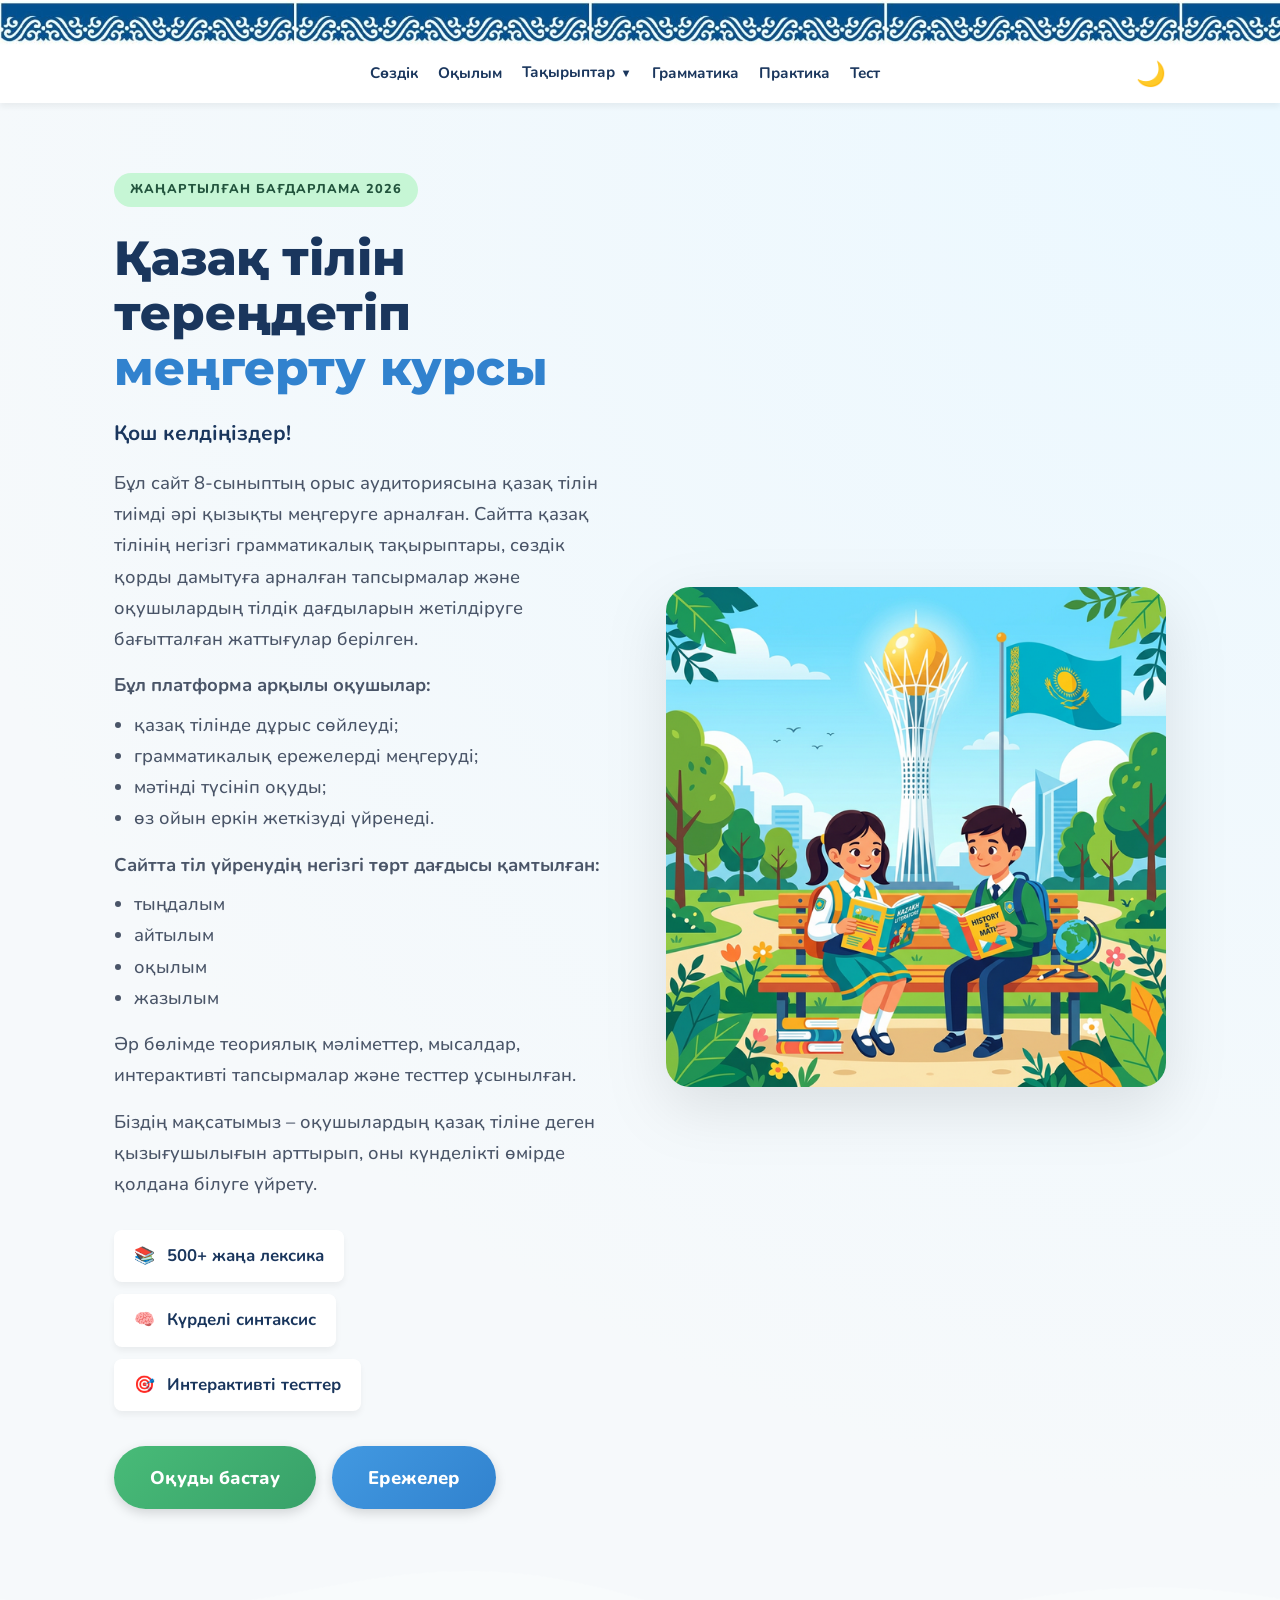
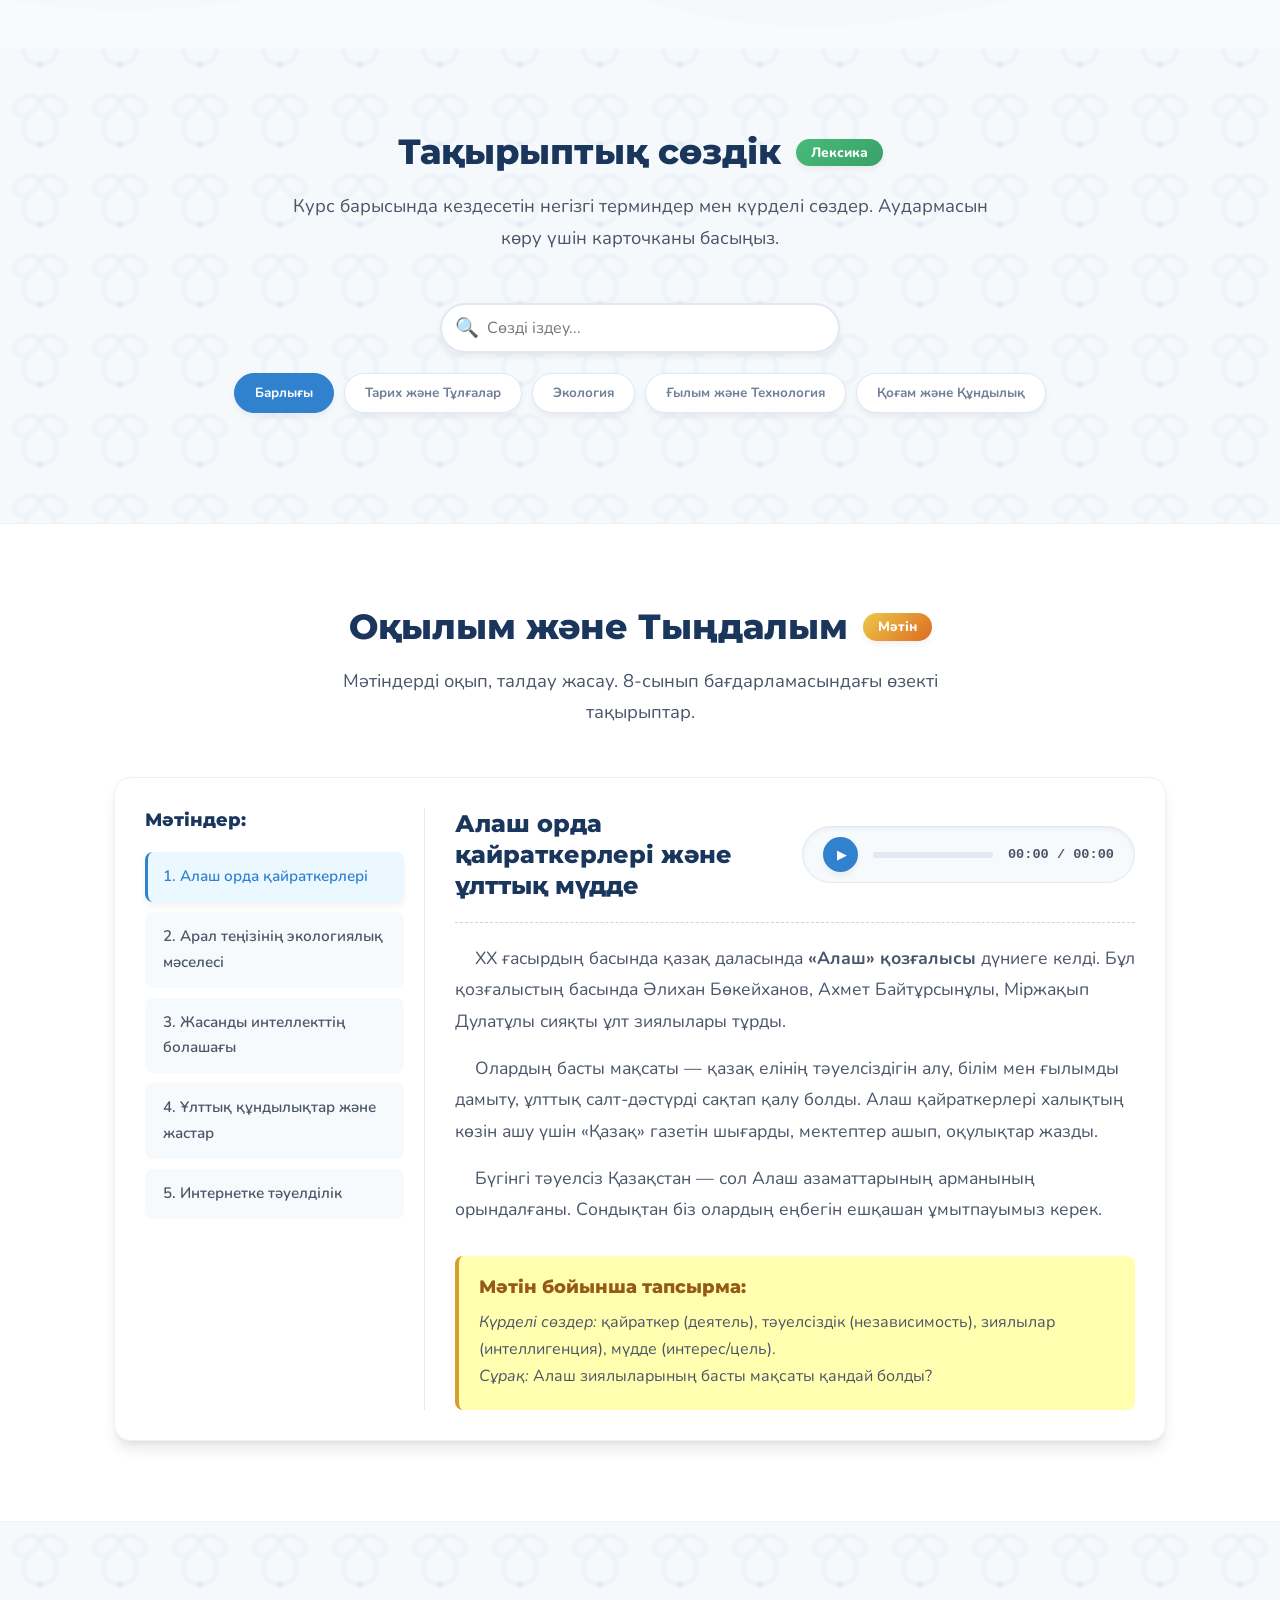
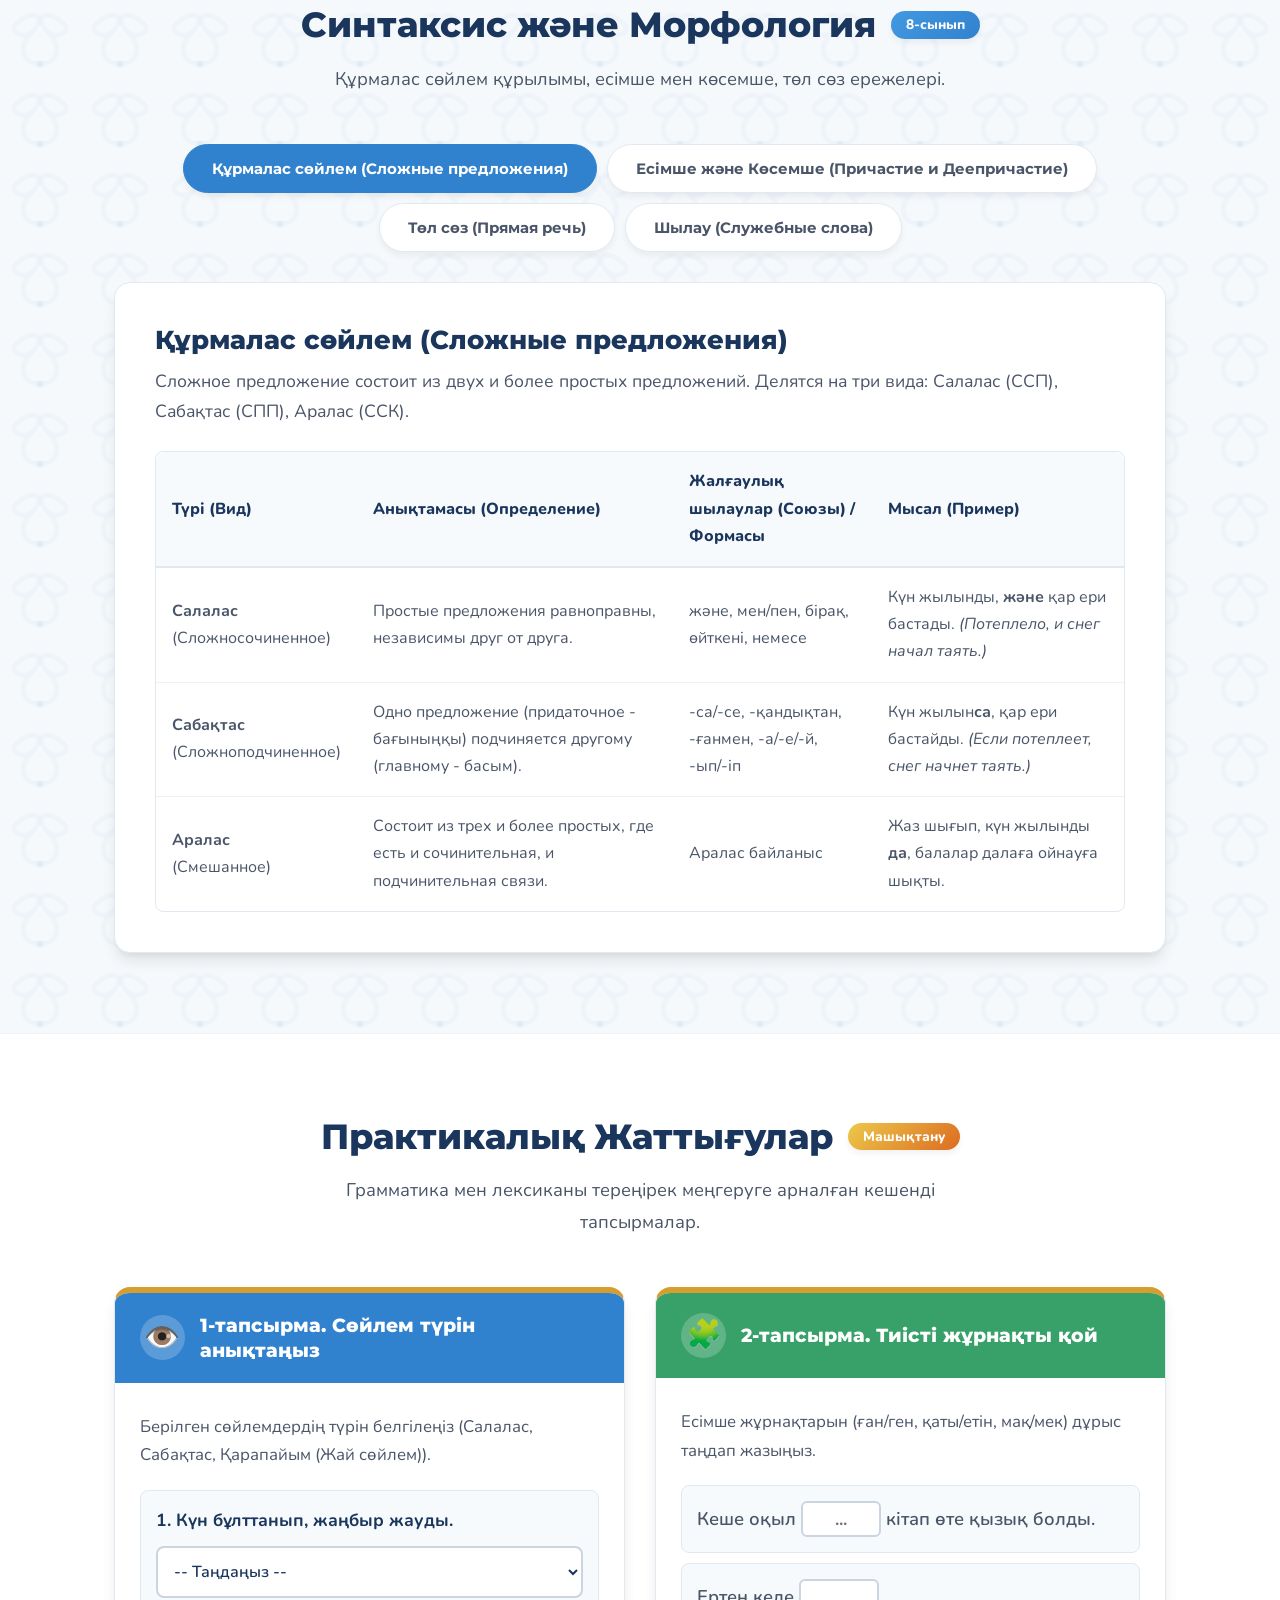
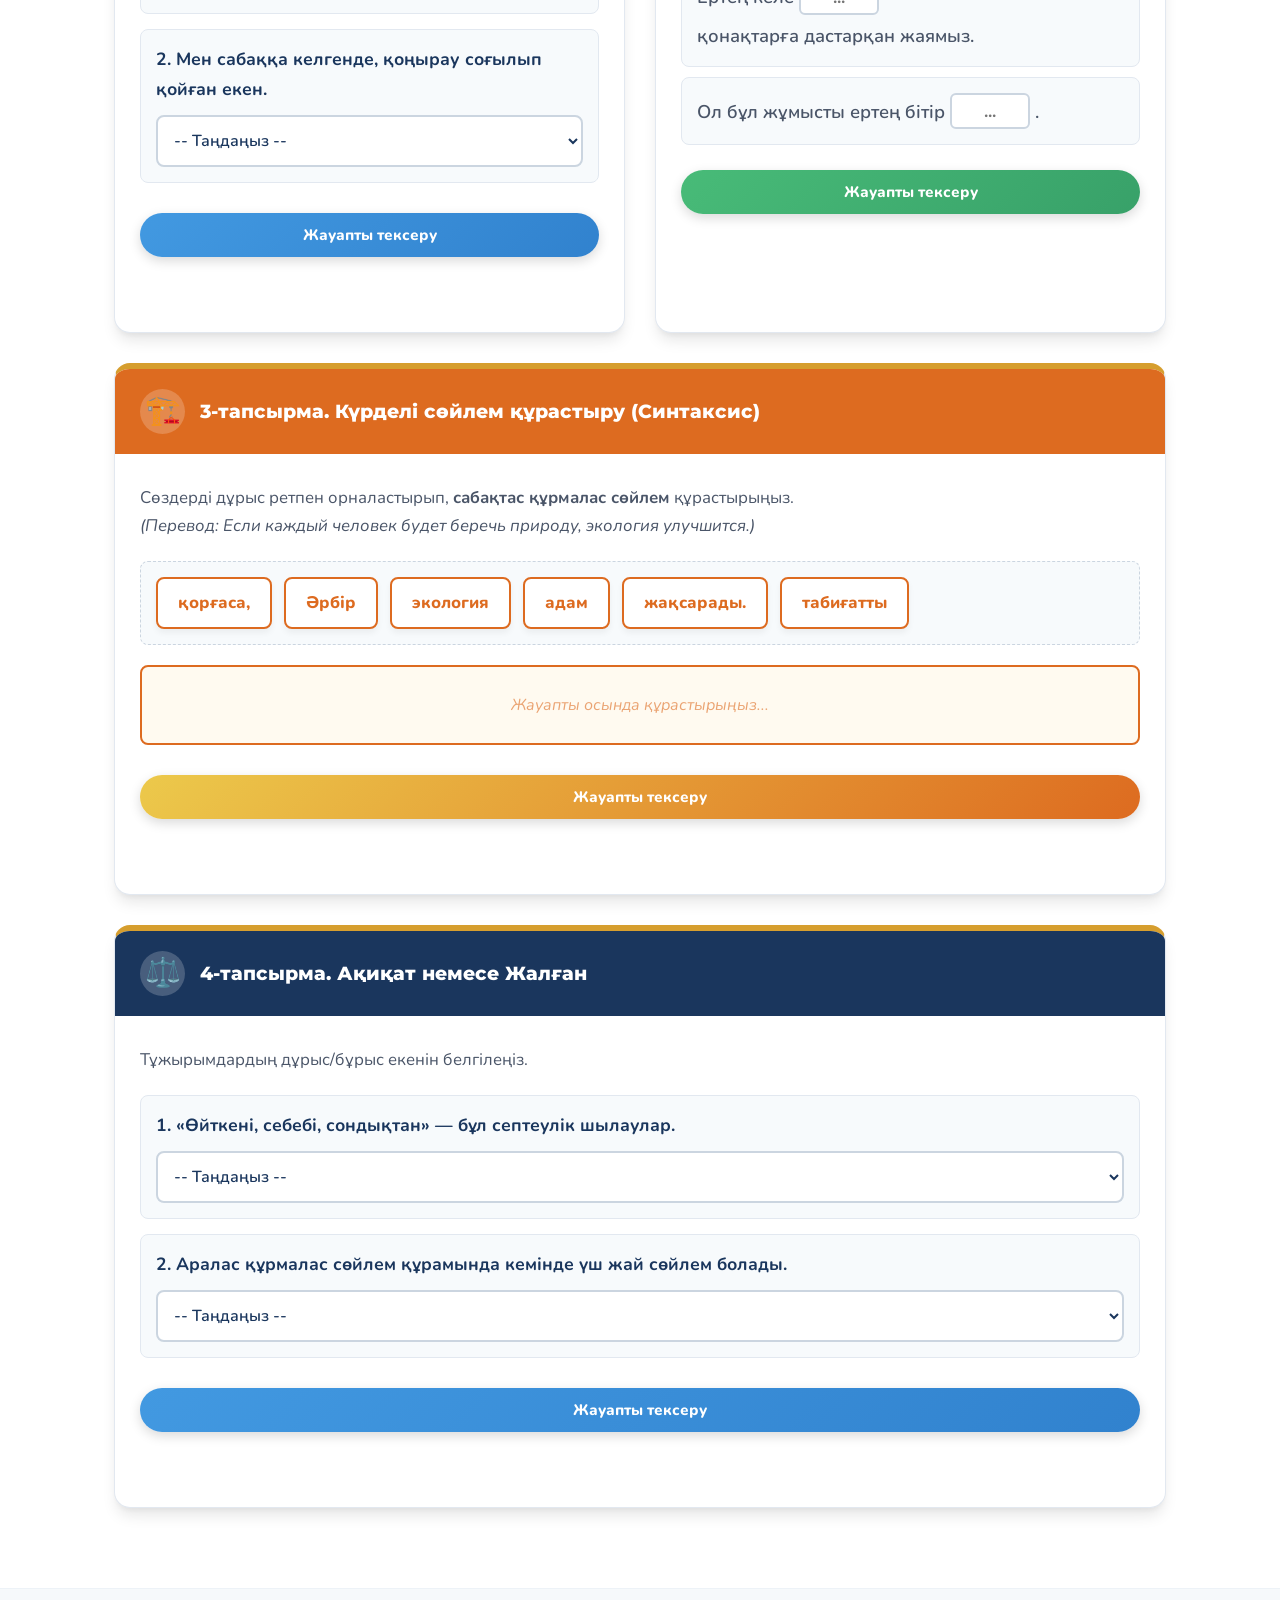
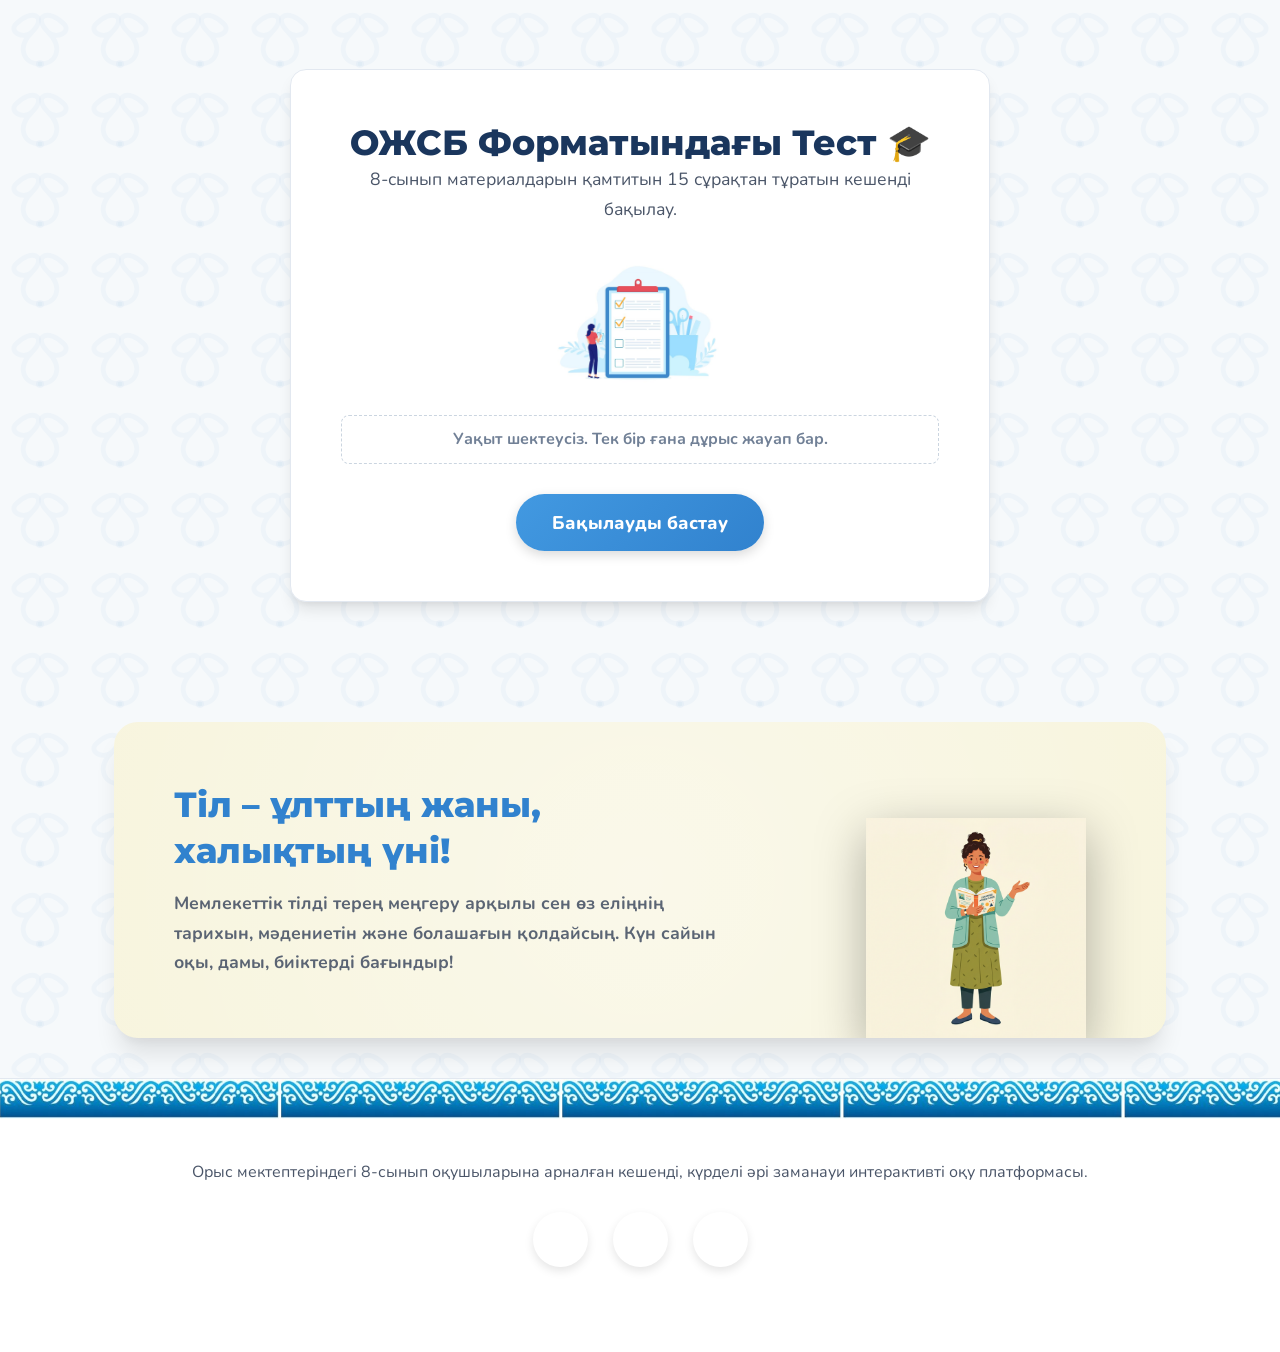
==== commit 01cf061c: "Update home page content and audio files" ====
--- a/index.html
+++ b/index.html
@@ -57,10 +57,36 @@
             <div class="hero-content" data-aos="fade-right" data-aos-duration="1000">
                 <div class="badge-new">Жаңартылған бағдарлама 2026</div>
                 <h1 class="hero-title">Қазақ тілін тереңдетіп<br><span>меңгерту курсы</span></h1>
-                <p class="hero-subtitle">
-                    8-сынып оқушыларына арналған кешенді платформа. Күрделі грамматика, ҰБТ/ОЖСБ деңгейіндегі мәтіндер,
-                    лексикалық минимум және интерактивті жаттығулар жинағы.
-                </p>
+                <div class="hero-subtitle">
+                    <p style="font-size: 1.3rem; color: #1A365D; margin-bottom: 15px;"><strong>Қош келдіңіздер!</strong>
+                    </p>
+                    <p style="margin-bottom: 15px;">Бұл сайт 8-сыныптың орыс аудиториясына қазақ тілін тиімді әрі
+                        қызықты меңгеруге арналған. Сайтта қазақ тілінің негізгі грамматикалық тақырыптары, сөздік қорды
+                        дамытуға арналған тапсырмалар және оқушылардың тілдік дағдыларын жетілдіруге бағытталған
+                        жаттығулар берілген.</p>
+
+                    <p style="font-weight: 700; margin-bottom: 8px;">Бұл платформа арқылы оқушылар:</p>
+                    <ul style="margin-bottom: 15px; padding-left: 20px; list-style: disc;">
+                        <li>қазақ тілінде дұрыс сөйлеуді;</li>
+                        <li>грамматикалық ережелерді меңгеруді;</li>
+                        <li>мәтінді түсініп оқуды;</li>
+                        <li>өз ойын еркін жеткізуді үйренеді.</li>
+                    </ul>
+
+                    <p style="font-weight: 700; margin-bottom: 8px;">Сайтта тіл үйренудің негізгі төрт дағдысы
+                        қамтылған:</p>
+                    <ul style="margin-bottom: 15px; padding-left: 20px; list-style: disc;">
+                        <li>тыңдалым</li>
+                        <li>айтылым</li>
+                        <li>оқылым</li>
+                        <li>жазылым</li>
+                    </ul>
+
+                    <p style="margin-bottom: 15px;">Әр бөлімде теориялық мәліметтер, мысалдар, интерактивті тапсырмалар
+                        және тесттер ұсынылған.</p>
+                    <p>Біздің мақсатымыз – оқушылардың қазақ тіліне деген қызығушылығын арттырып, оны күнделікті өмірде
+                        қолдана білуге үйрету.</p>
+                </div>
                 <div class="hero-features">
                     <div class="hf-item"><span class="hf-icon">📚</span> 500+ жаңа лексика</div>
                     <div class="hf-item"><span class="hf-icon">🧠</span> Күрделі синтаксис</div>
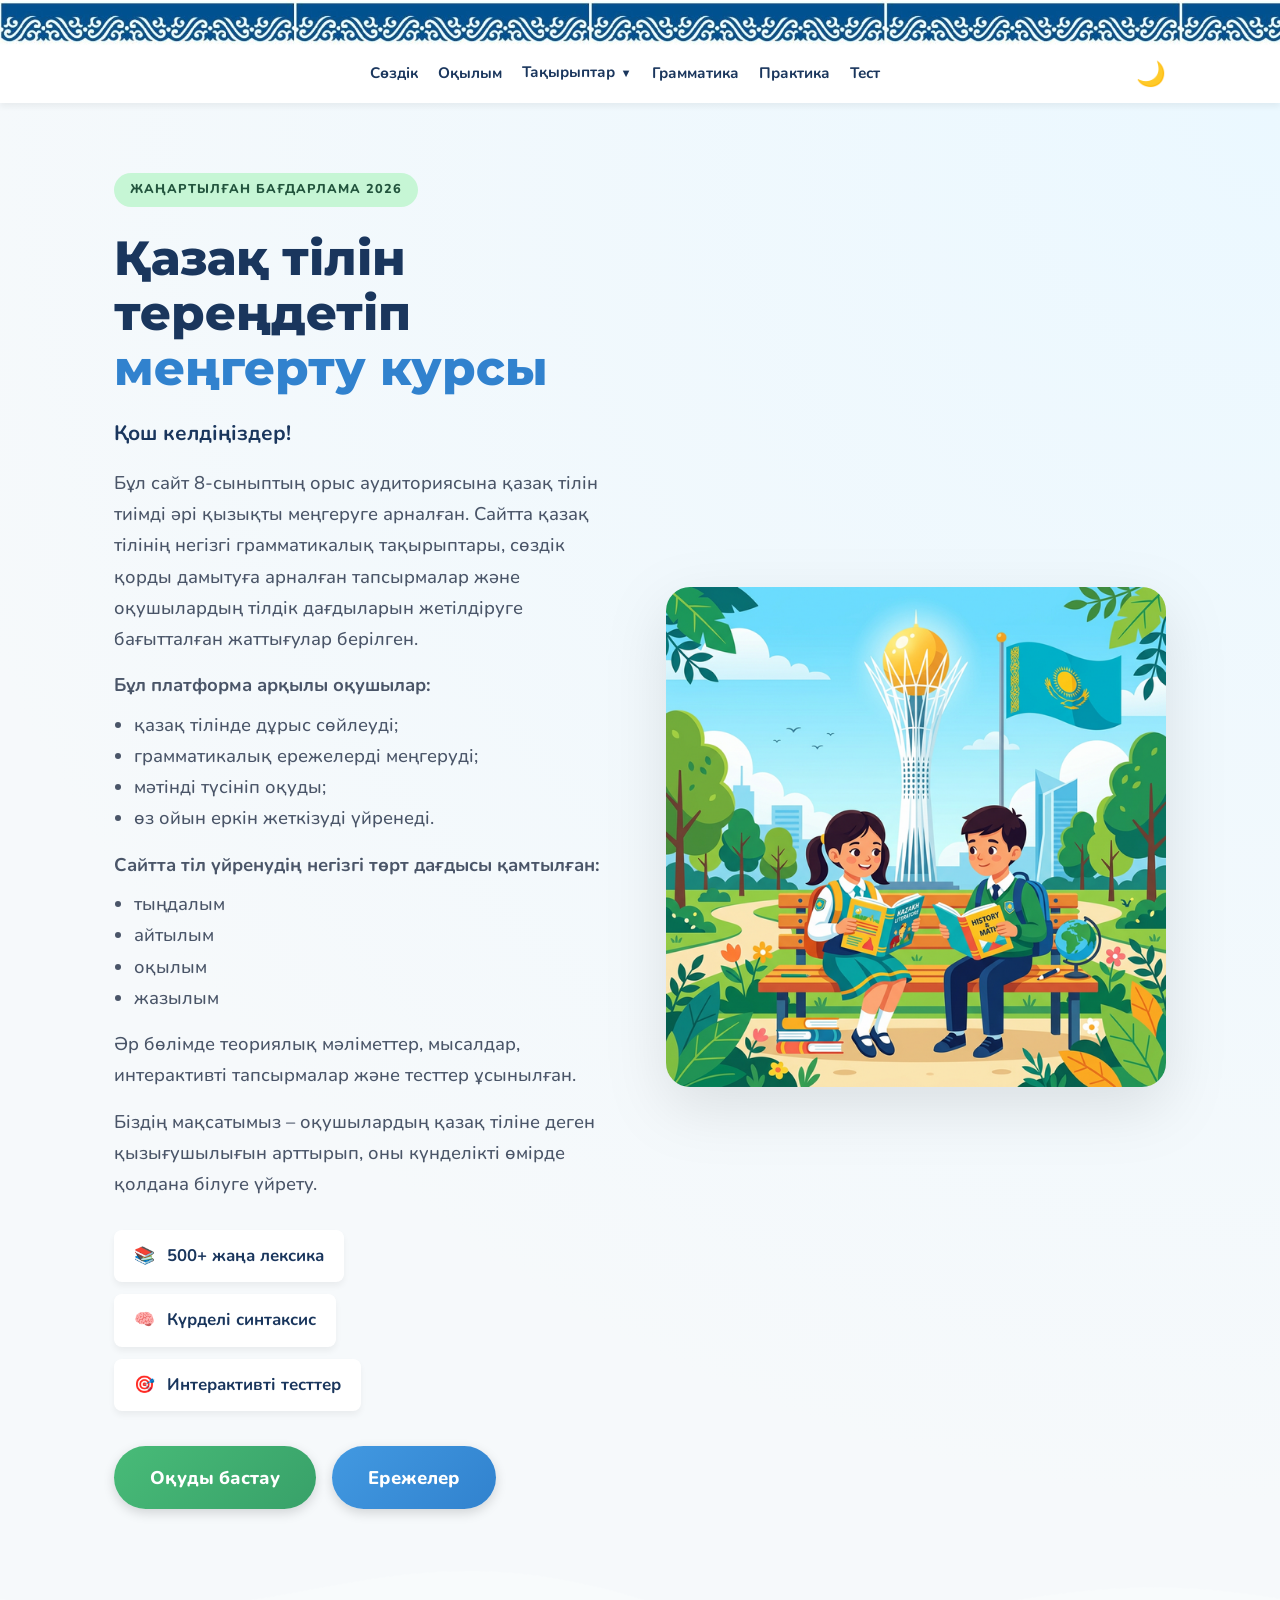
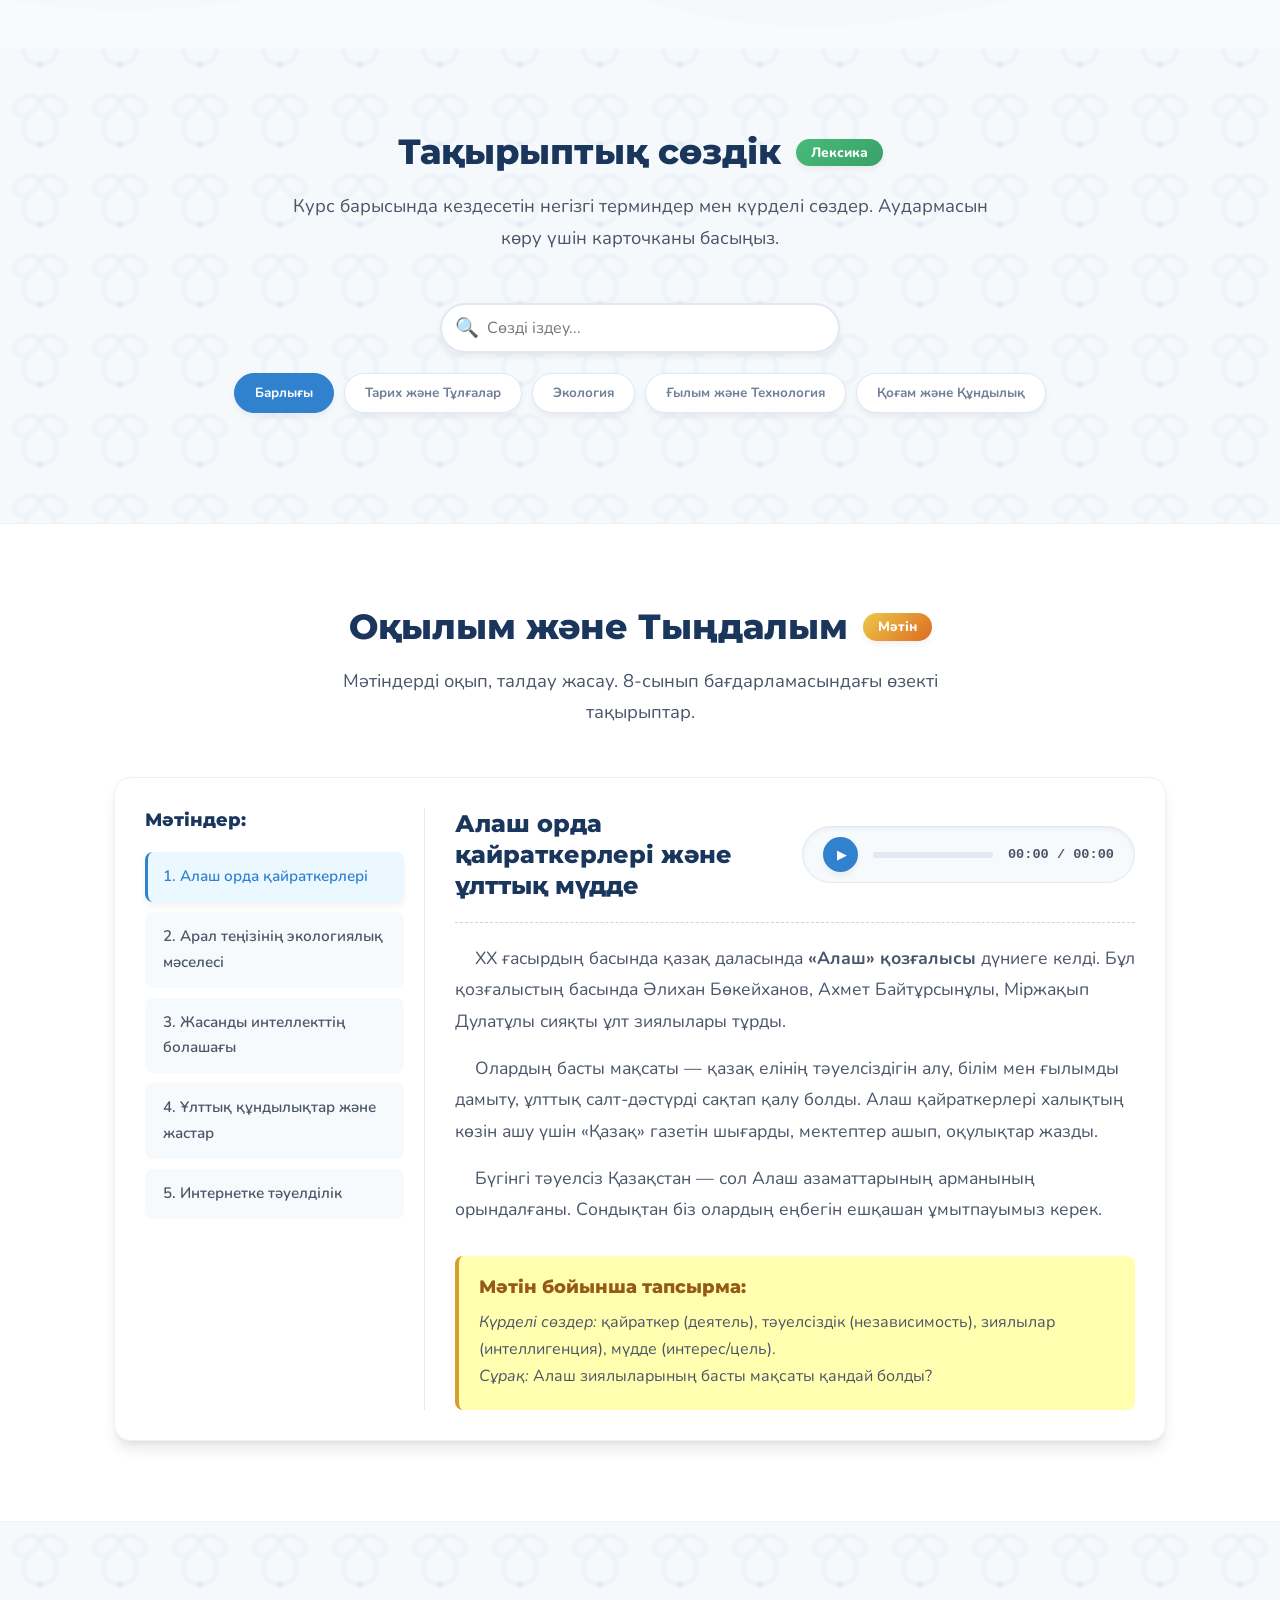
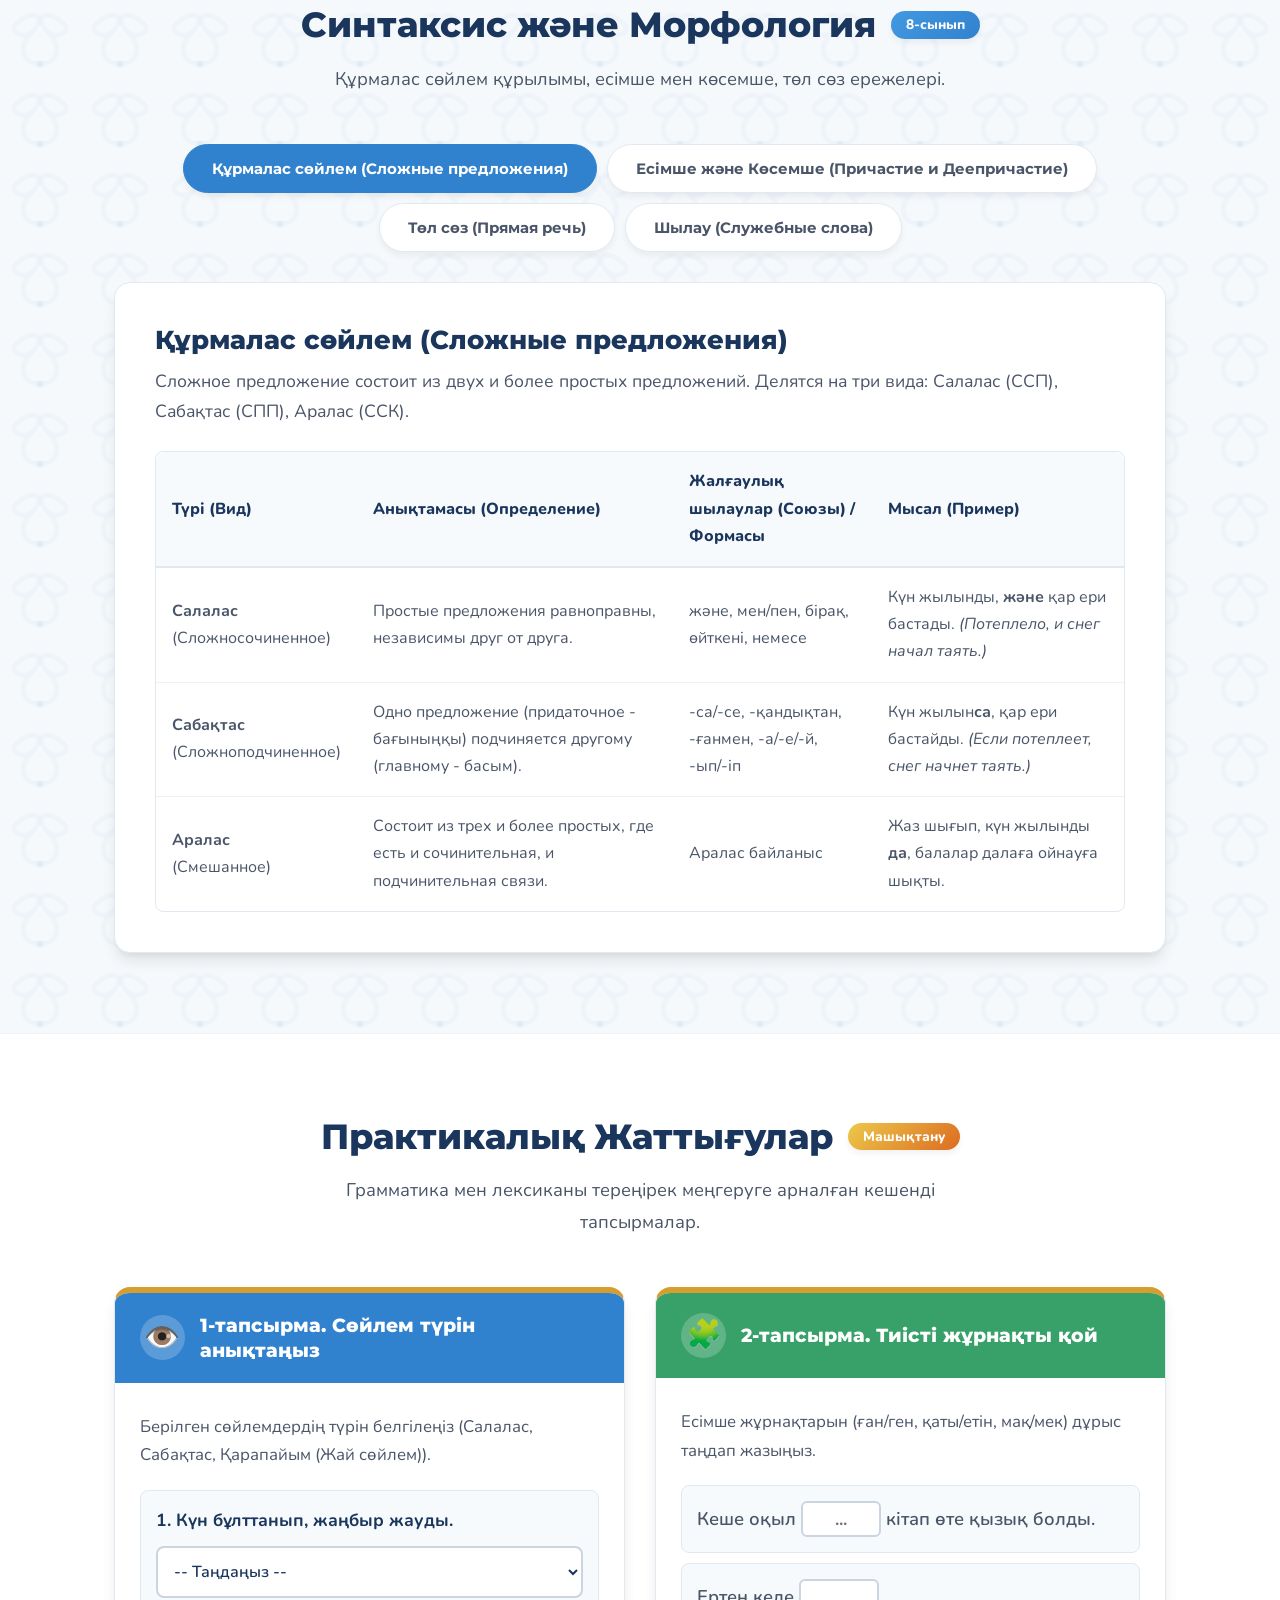
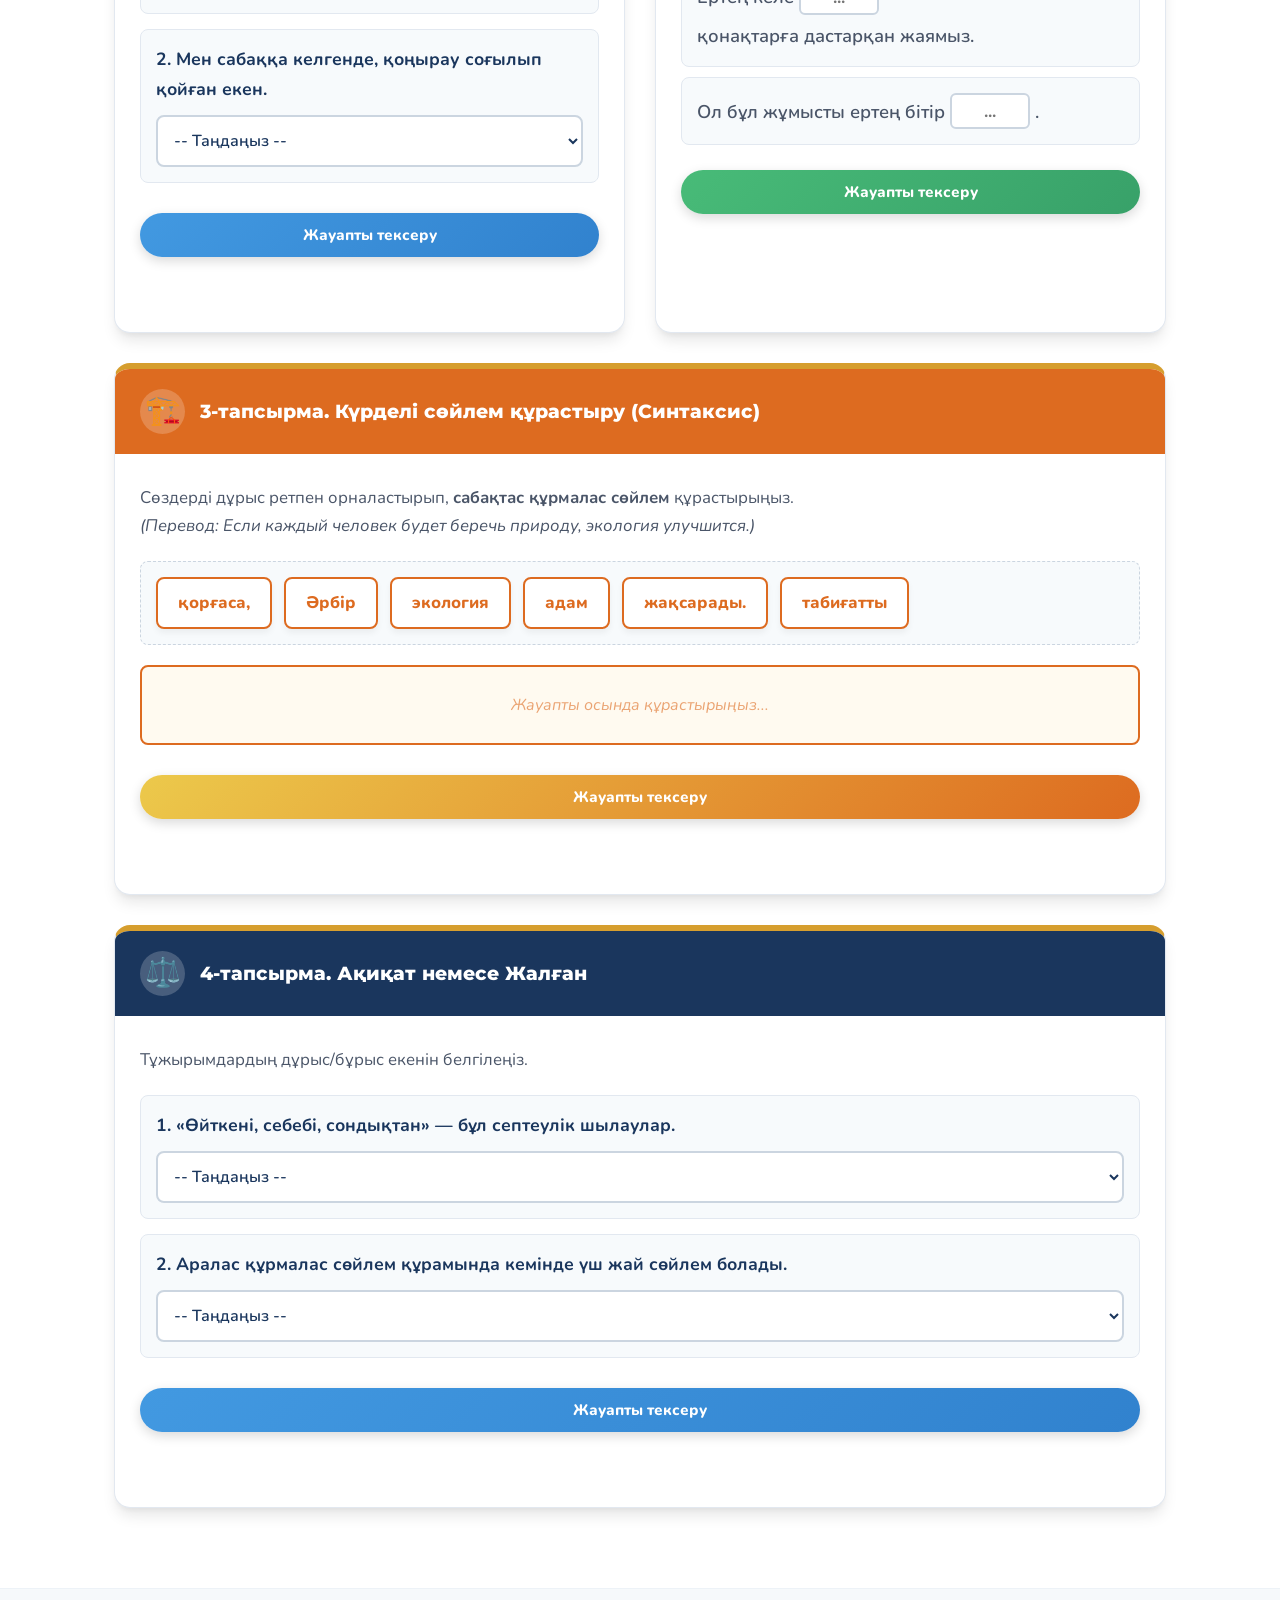
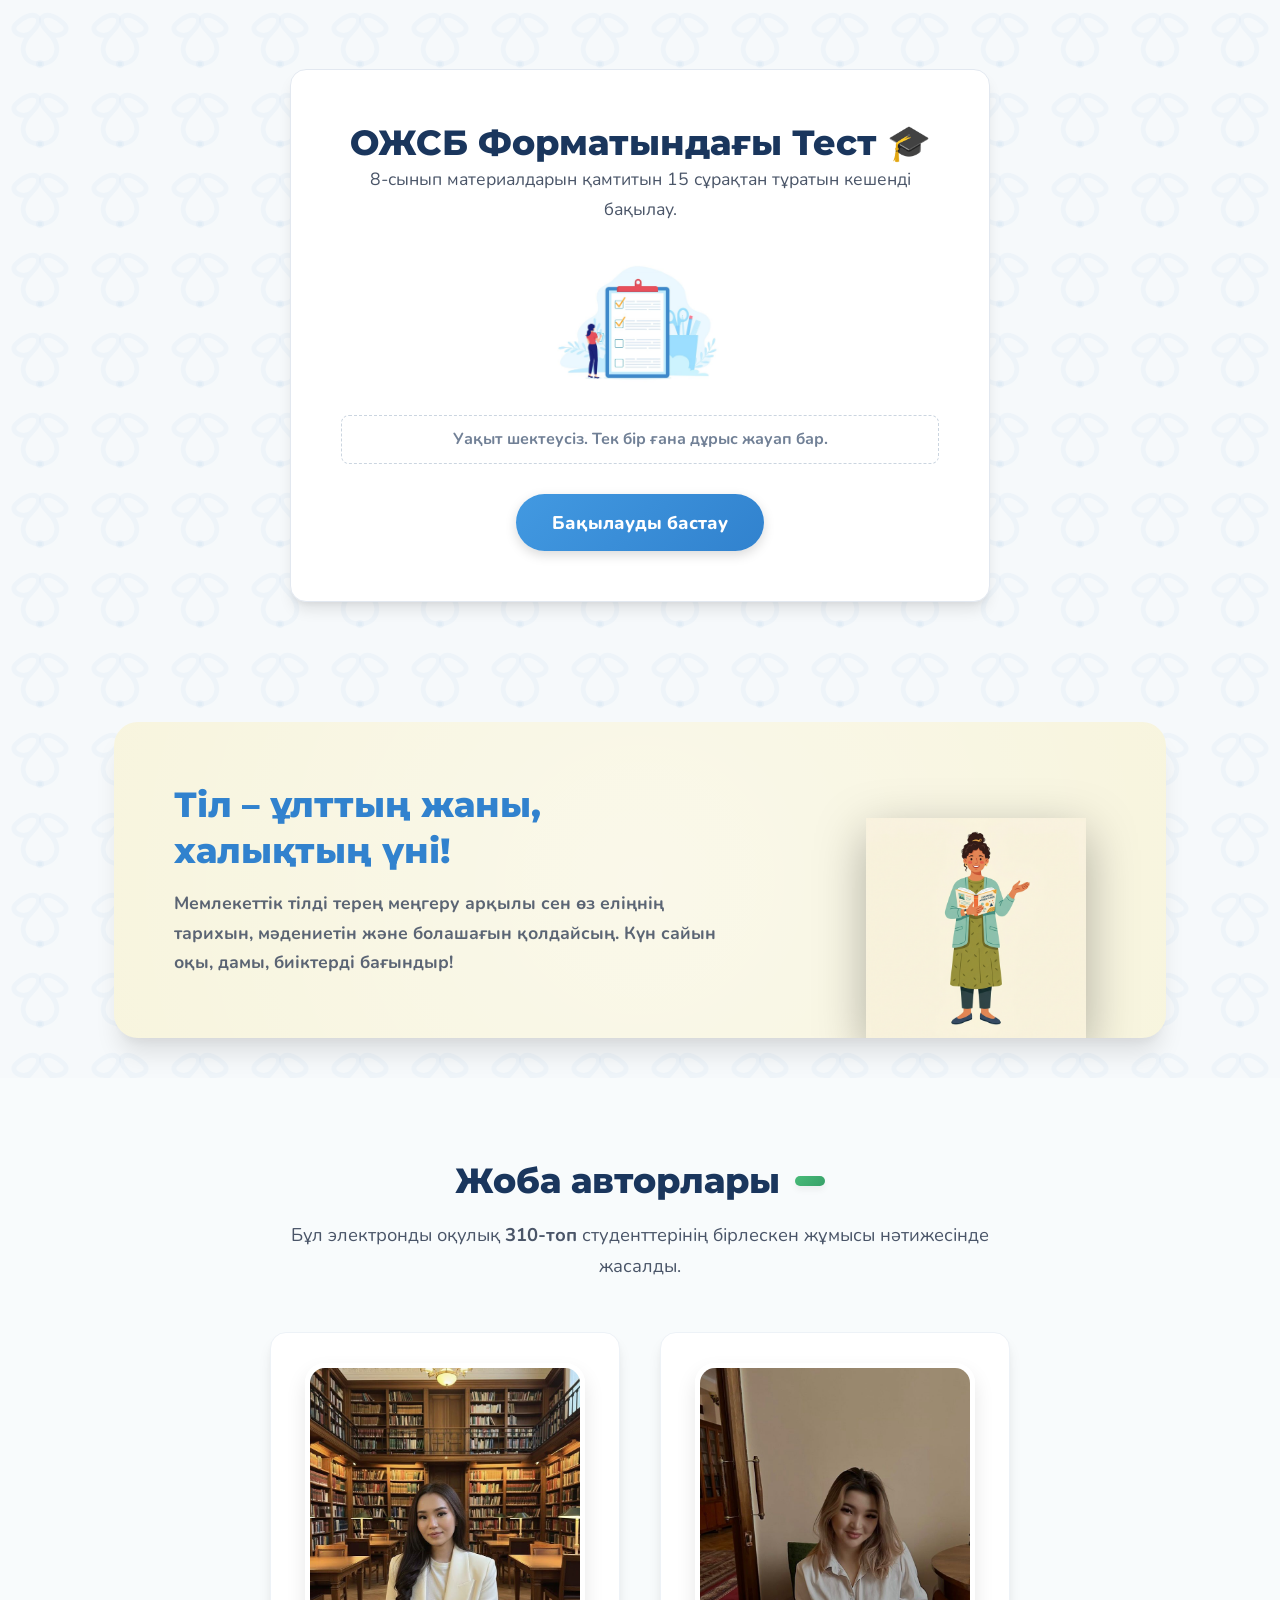
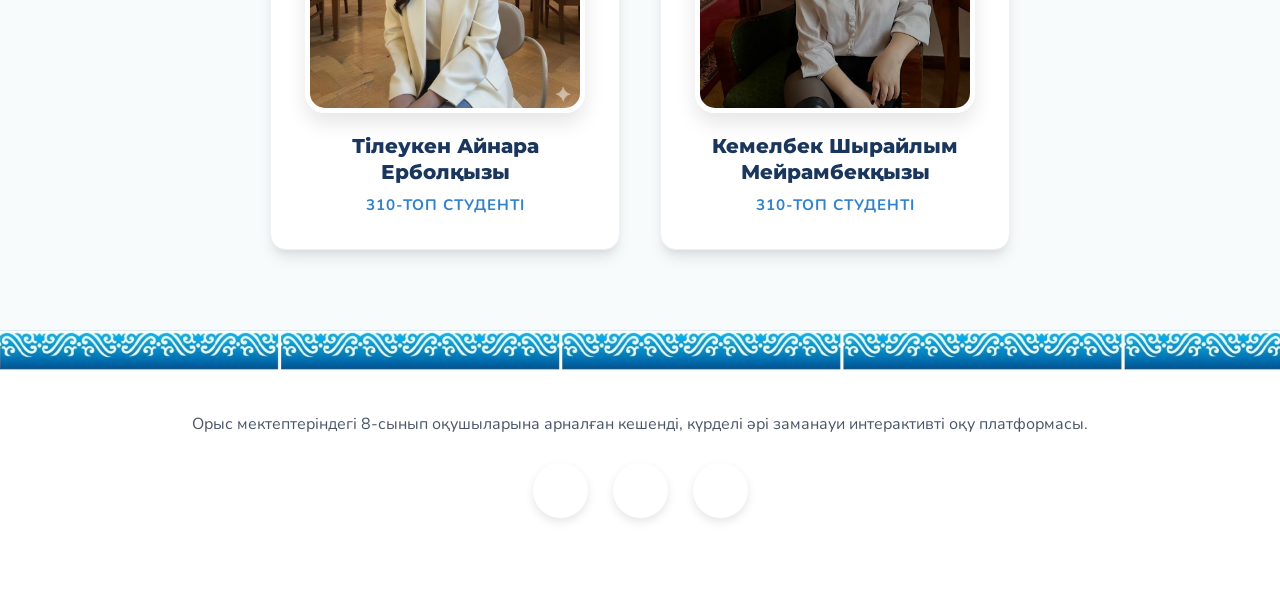
==== commit 426eac17: "Add authors section with student project details" ====
--- a/index.html
+++ b/index.html
@@ -532,6 +532,36 @@
         </div>
     </section>
 
+    <!-- AUTHORS SECTION -->
+    <section class="authors-section" data-aos="fade-up">
+        <div class="container">
+            <div class="section-title-wrap">
+                <h2>Жоба авторлары <span class="badge"></span></h2>
+                <p>Бұл электронды оқулық <b>310-топ</b> студенттерінің бірлескен жұмысы нәтижесінде жасалды.</p>
+            </div>
+            <div class="authors-grid">
+                <div class="author-card">
+                    <div class="author-img-wrap">
+                        <img src="author1.jpg" alt="Тілеукен Айнара Ерболқызы">
+                    </div>
+                    <div class="author-info">
+                        <h3>Тілеукен Айнара Ерболқызы</h3>
+                        <p class="author-role">310-топ студенті</p>
+                    </div>
+                </div>
+                <div class="author-card">
+                    <div class="author-img-wrap">
+                        <img src="author2.jpg" alt="Кемелбек Шырайлым Мейрамбекқызы">
+                    </div>
+                    <div class="author-info">
+                        <h3>Кемелбек Шырайлым Мейрамбекқызы</h3>
+                        <p class="author-role">310-топ студенті</p>
+                    </div>
+                </div>
+            </div>
+        </div>
+    </section>
+
     <!-- FOOTER -->
     <footer class="footer">
         <div class="kazakh-border-bottom"></div>
--- a/style.css
+++ b/style.css
@@ -2115,4 +2115,99 @@
     .wtc-num {
         font-size: 1.5rem;
     }
+}
+
+/* =========================================
+   AUTHORS SECTION
+   ========================================= */
+.authors-section {
+    padding: 80px 0;
+    background: #F8FBFC;
+}
+
+.authors-grid {
+    display: flex;
+    justify-content: center;
+    gap: 40px;
+    flex-wrap: wrap;
+    margin-top: 40px;
+}
+
+.author-card {
+    background: white;
+    padding: 30px;
+    border-radius: var(--radius);
+    box-shadow: var(--shadow-md);
+    text-align: center;
+    width: 100%;
+    max-width: 350px;
+    transition: all 0.3s ease;
+    border: 1px solid #EDF2F7;
+    display: flex;
+    flex-direction: column;
+    align-items: center;
+}
+
+.author-card:hover {
+    transform: translateY(-10px);
+    box-shadow: var(--shadow-hover);
+    border-color: #3182CE;
+}
+
+.author-img-wrap {
+    width: 280px;
+    height: 350px;
+    border-radius: 20px;
+    overflow: hidden;
+    margin-bottom: 20px;
+    box-shadow: 0 10px 20px rgba(0, 0, 0, 0.1);
+    position: relative;
+    border: 5px solid white;
+}
+
+.author-img-wrap img {
+    width: 100%;
+    height: 100%;
+    object-fit: cover;
+    transition: transform 0.5s ease;
+}
+
+.author-card:hover .author-img-wrap img {
+    transform: scale(1.05);
+}
+
+.author-info h3 {
+    font-size: 1.25rem;
+    color: var(--text-dark);
+    margin-bottom: 8px;
+    line-height: 1.3;
+}
+
+.author-role {
+    font-weight: 700;
+    color: #3182CE;
+    font-size: 0.95rem;
+    text-transform: uppercase;
+    letter-spacing: 1px;
+}
+
+body.dark-theme .authors-section {
+    background: #111827;
+}
+
+body.dark-theme .author-card {
+    background: #1E293B;
+    border-color: #334155;
+}
+
+@media (max-width: 768px) {
+    .authors-grid {
+        gap: 25px;
+    }
+
+    .author-img-wrap {
+        width: 100%;
+        max-width: 250px;
+        height: 320px;
+    }
 }
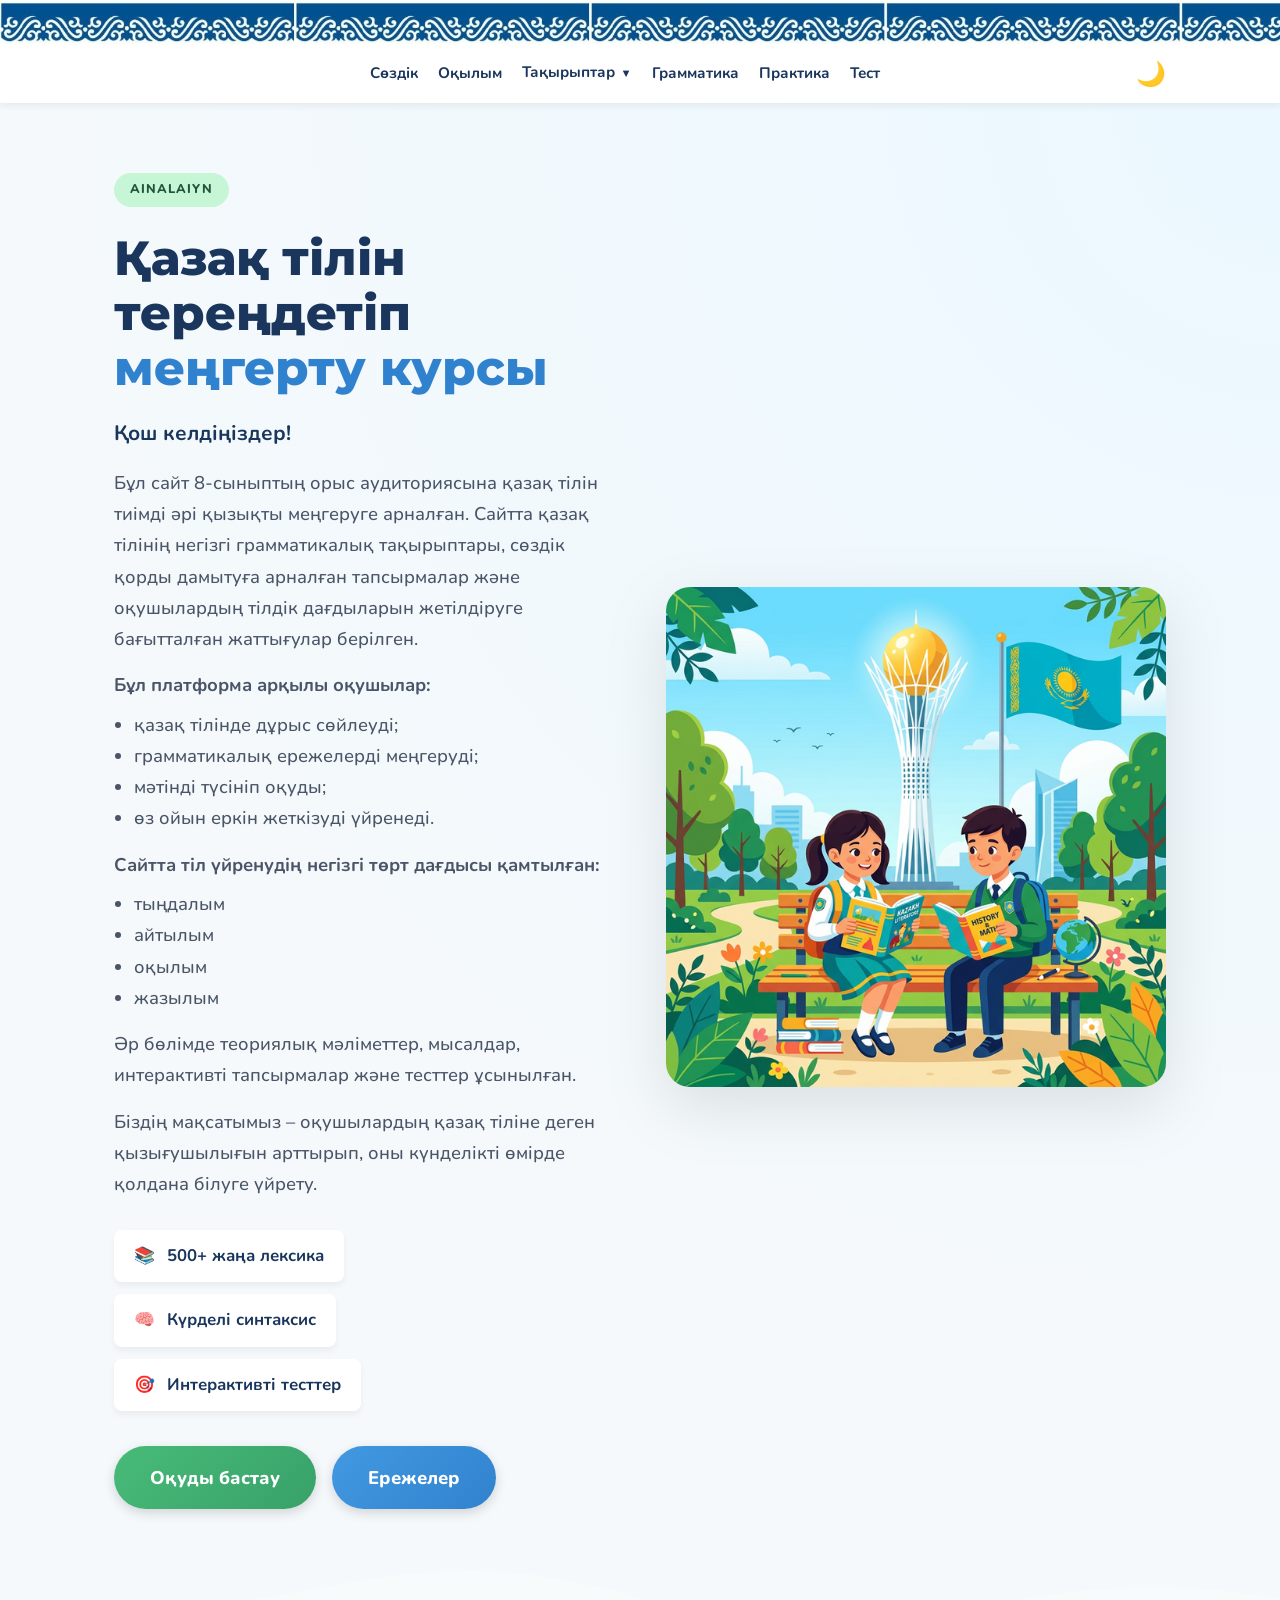
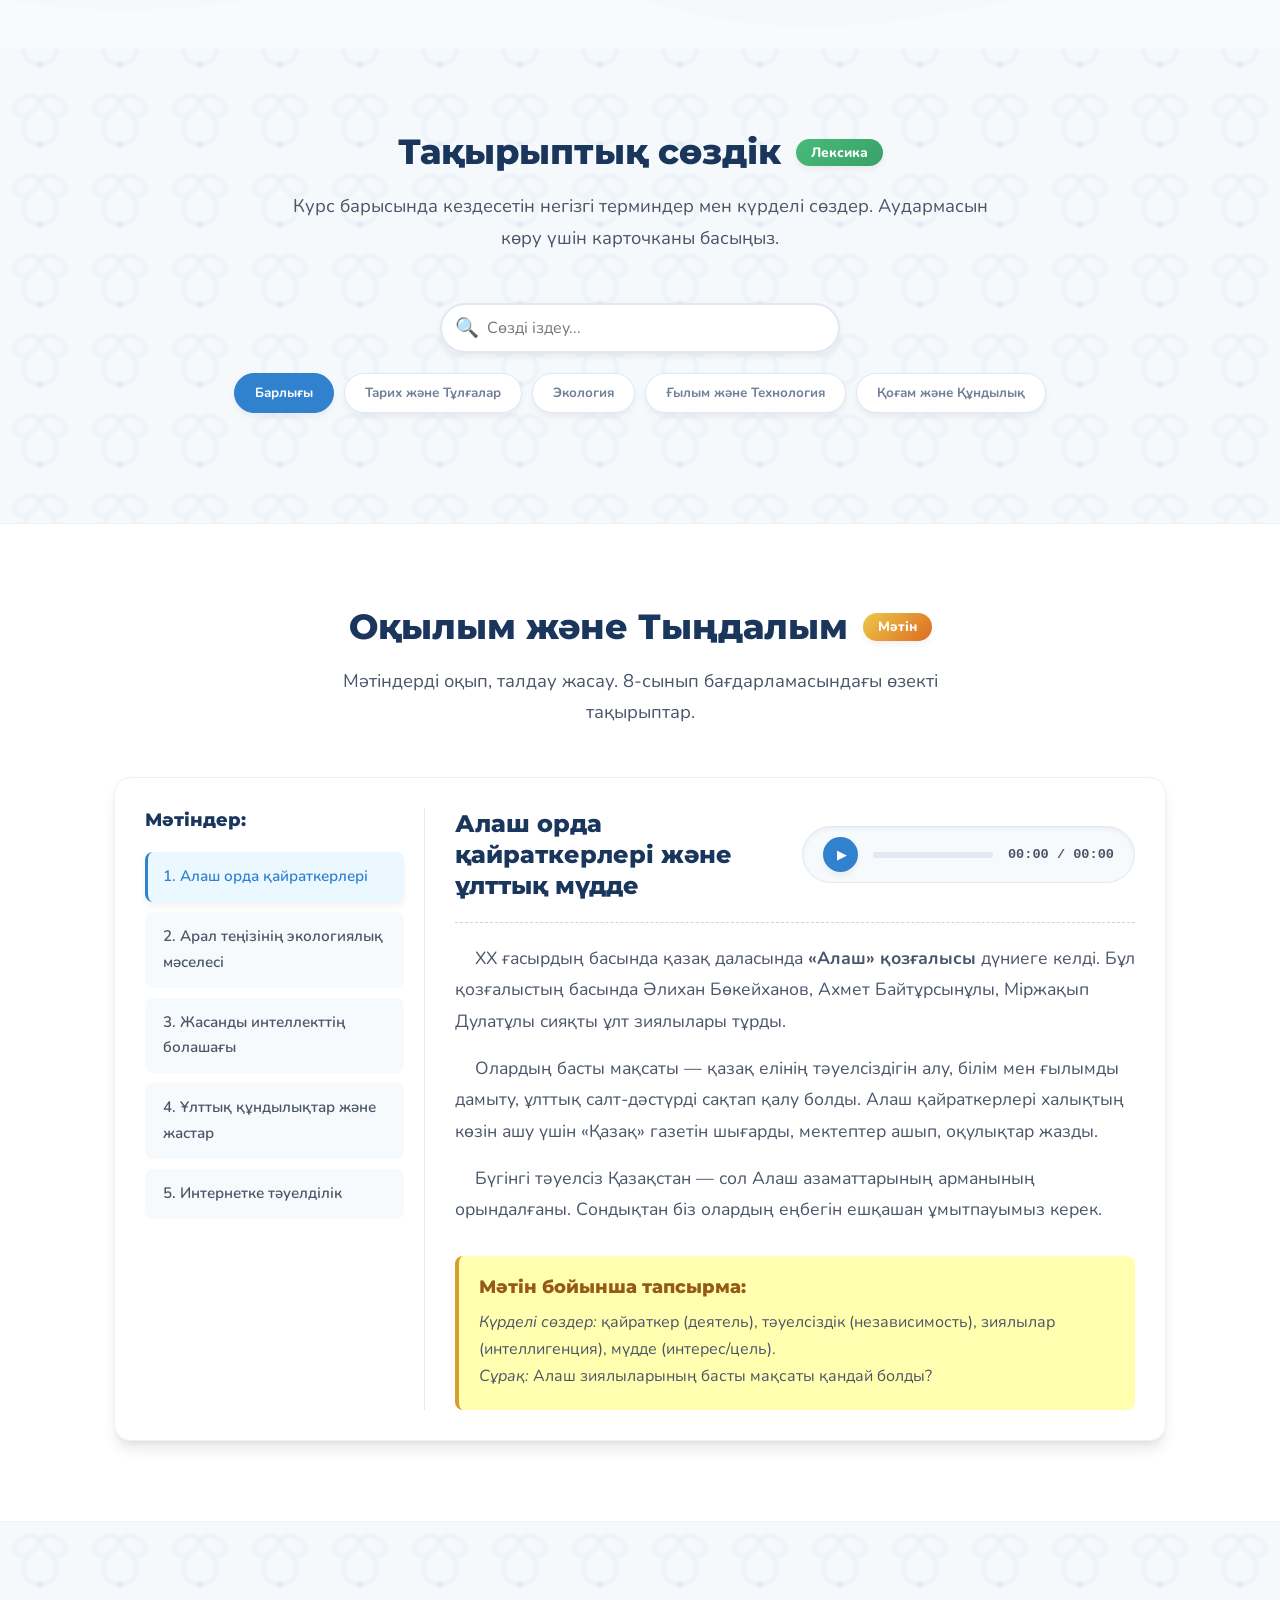
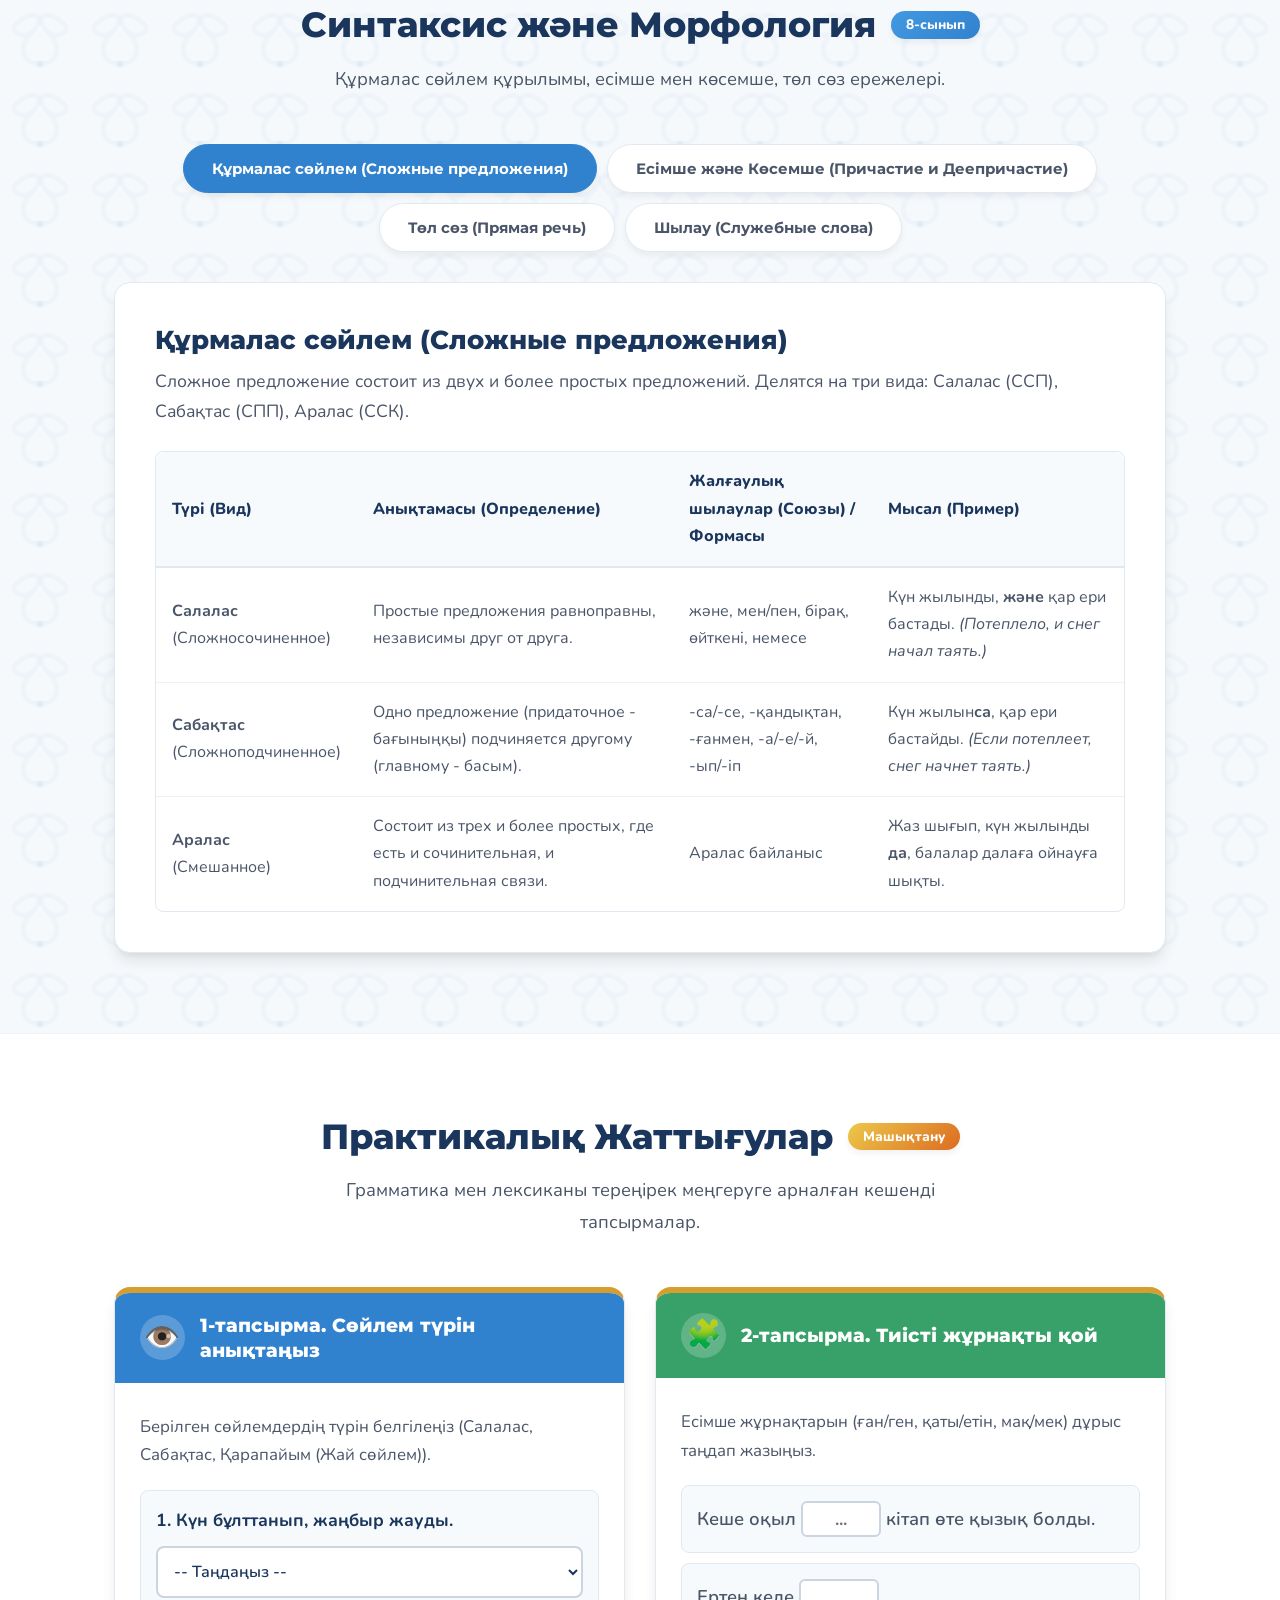
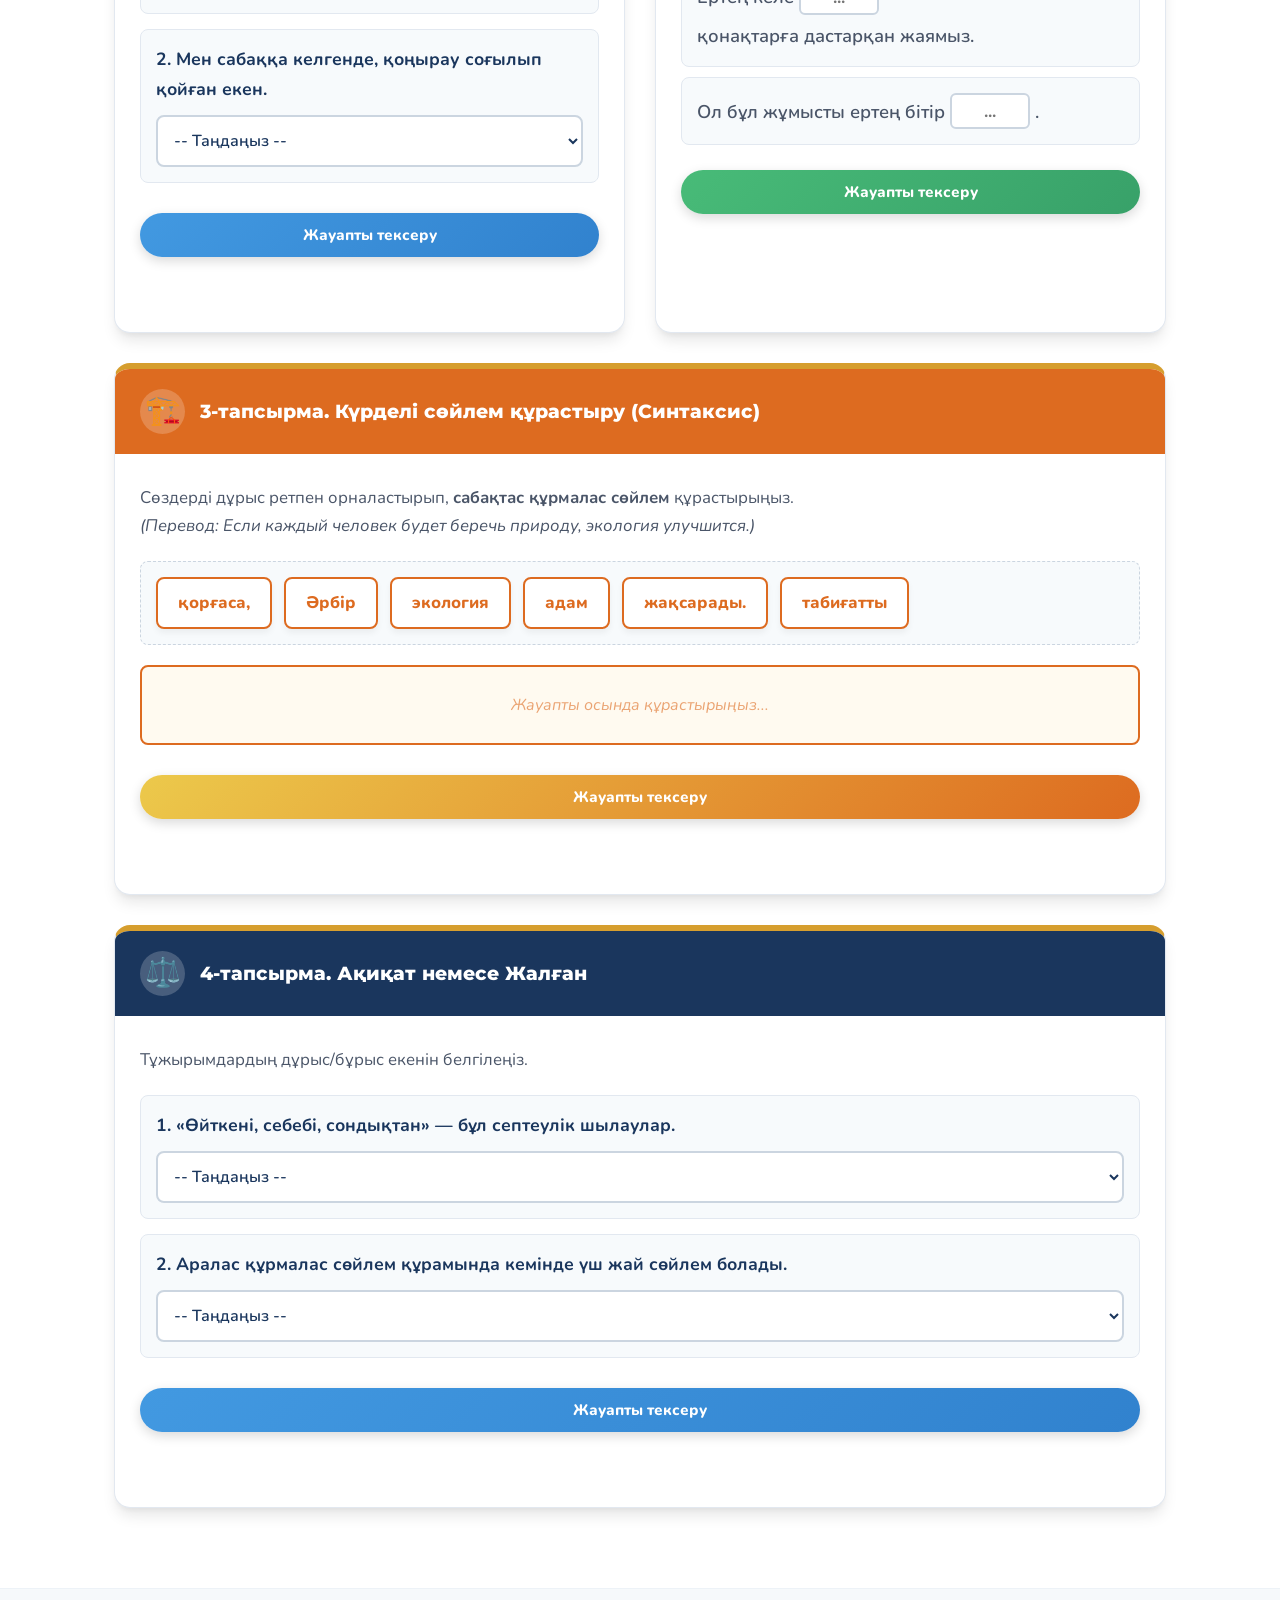
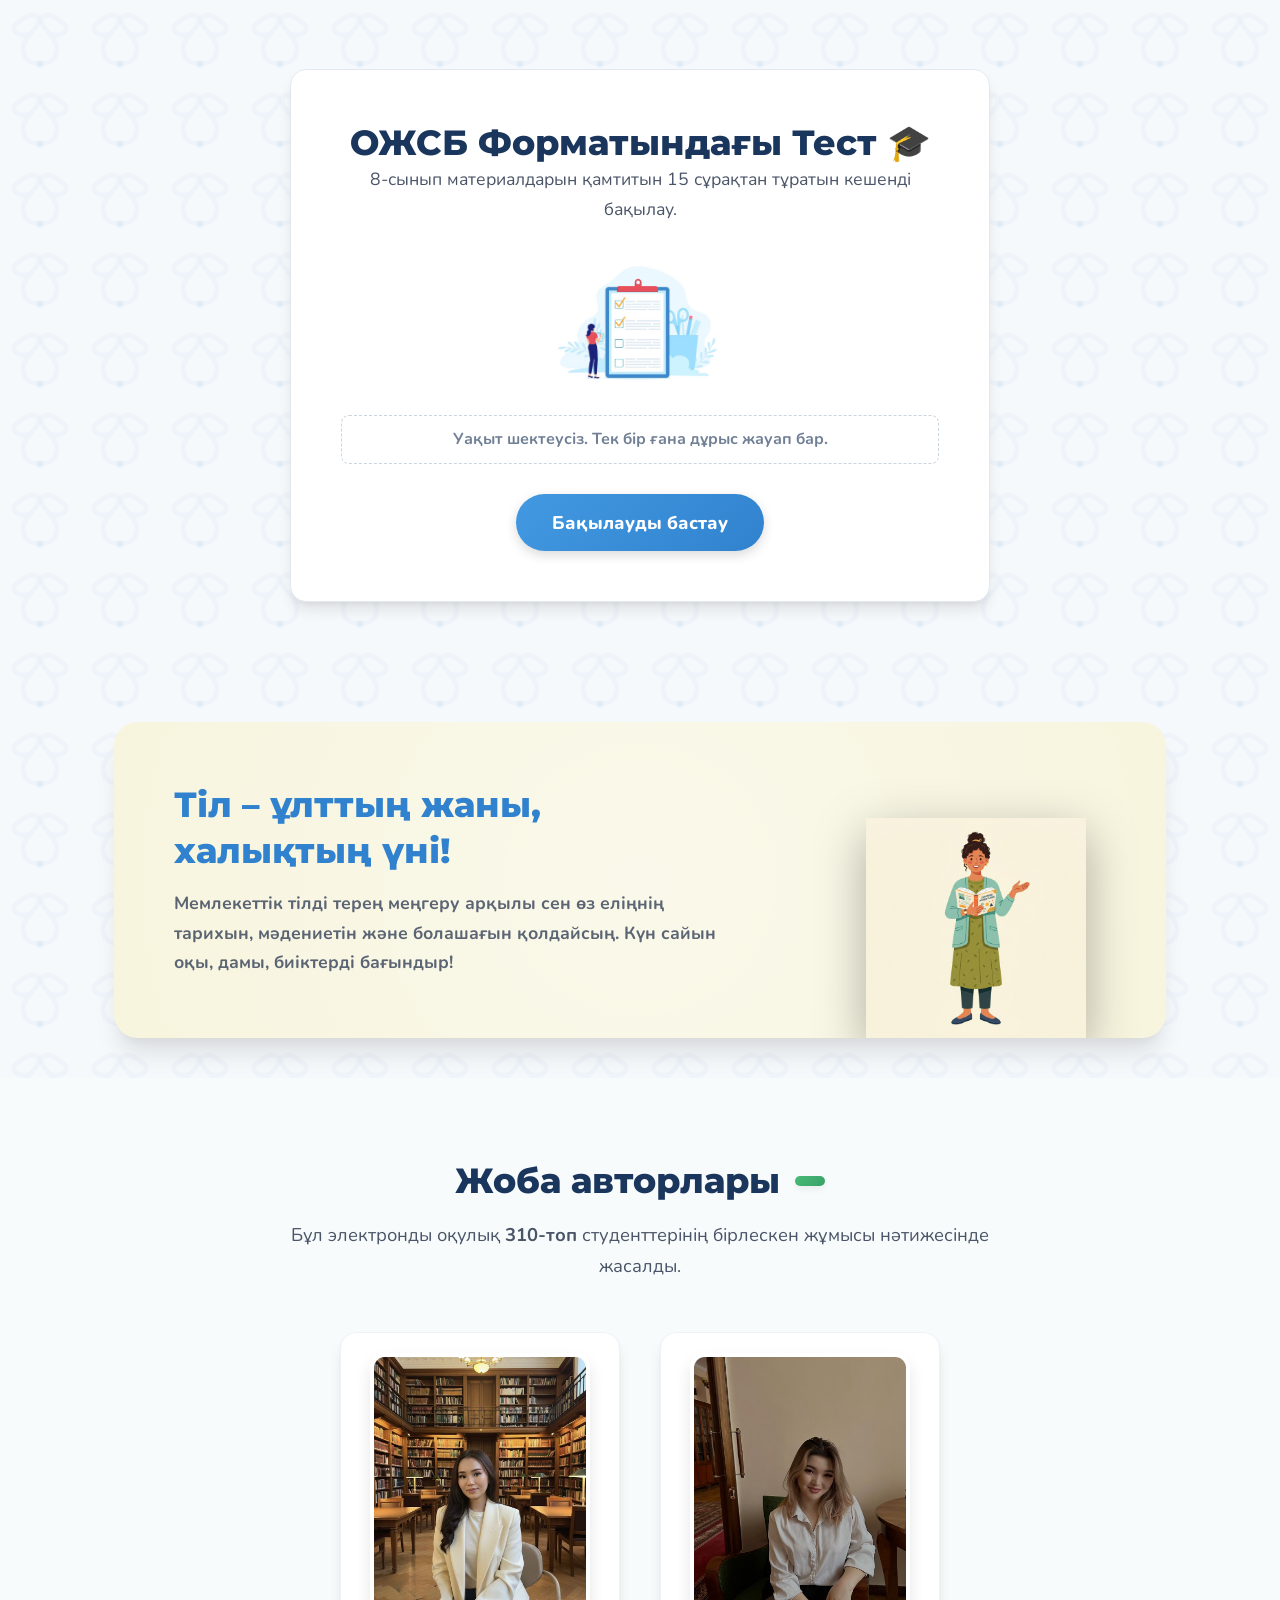
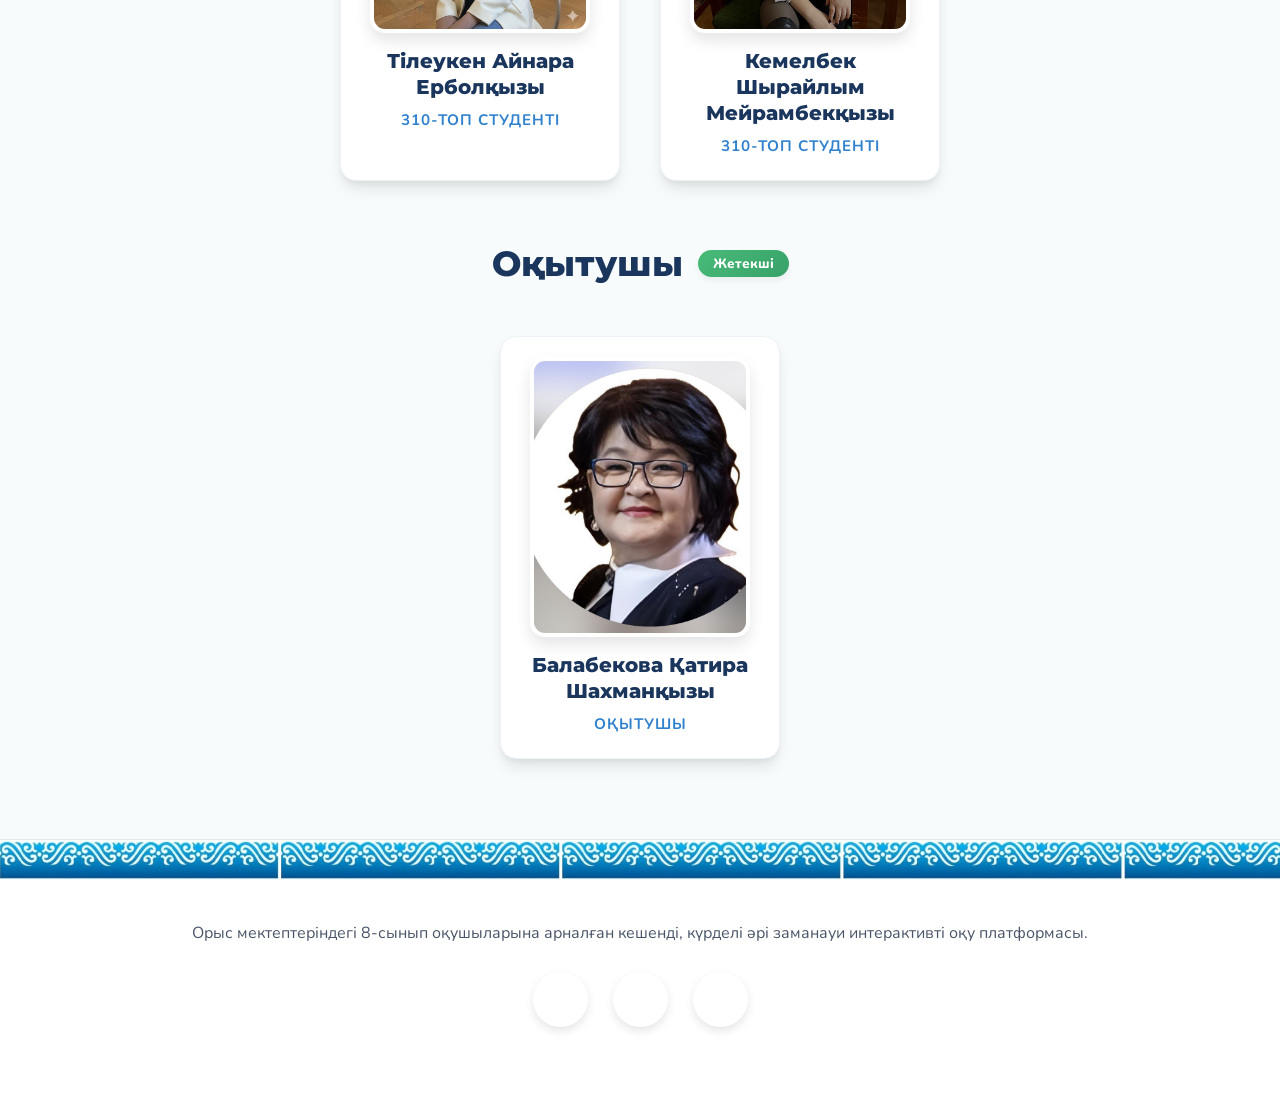
==== commit a0f7a016: "Added teacher Balabekova" ====
--- a/index.html
+++ b/index.html
@@ -55,7 +55,7 @@
     <header class="hero">
         <div class="container hero-container">
             <div class="hero-content" data-aos="fade-right" data-aos-duration="1000">
-                <div class="badge-new">Жаңартылған бағдарлама 2026</div>
+                <div class="badge-new">Ainalaiyn</div>
                 <h1 class="hero-title">Қазақ тілін тереңдетіп<br><span>меңгерту курсы</span></h1>
                 <div class="hero-subtitle">
                     <p style="font-size: 1.3rem; color: #1A365D; margin-bottom: 15px;"><strong>Қош келдіңіздер!</strong>
@@ -559,6 +559,22 @@
                     </div>
                 </div>
             </div>
+
+            <div class="section-title-wrap" style="margin-top: 60px;">
+                <h2>Оқытушы <span class="badge">Жетекші</span></h2>
+            </div>
+            <div class="authors-grid" style="grid-template-columns: 1fr; max-width: 320px; margin: 0 auto;">
+                <div class="author-card">
+                    <div class="author-img-wrap">
+                        <img src="balabekova.jpg" alt="Балабекова Қатира Шахманқызы"
+                            onerror="this.onerror=null; this.src='https://cdn-icons-png.flaticon.com/512/194/194938.png';">
+                    </div>
+                    <div class="author-info">
+                        <h3>Балабекова Қатира Шахманқызы</h3>
+                        <p class="author-role">Оқытушы</p>
+                    </div>
+                </div>
+            </div>
         </div>
     </section>
 
--- a/style.css
+++ b/style.css
@@ -2135,12 +2135,12 @@
 
 .author-card {
     background: white;
-    padding: 30px;
+    padding: 20px;
     border-radius: var(--radius);
     box-shadow: var(--shadow-md);
     text-align: center;
     width: 100%;
-    max-width: 350px;
+    max-width: 280px;
     transition: all 0.3s ease;
     border: 1px solid #EDF2F7;
     display: flex;
@@ -2155,14 +2155,14 @@
 }
 
 .author-img-wrap {
-    width: 280px;
-    height: 350px;
-    border-radius: 20px;
+    width: 220px;
+    height: 280px;
+    border-radius: 15px;
     overflow: hidden;
-    margin-bottom: 20px;
-    box-shadow: 0 10px 20px rgba(0, 0, 0, 0.1);
+    margin-bottom: 15px;
+    box-shadow: 0 8px 15px rgba(0, 0, 0, 0.1);
     position: relative;
-    border: 5px solid white;
+    border: 4px solid white;
 }
 
 .author-img-wrap img {
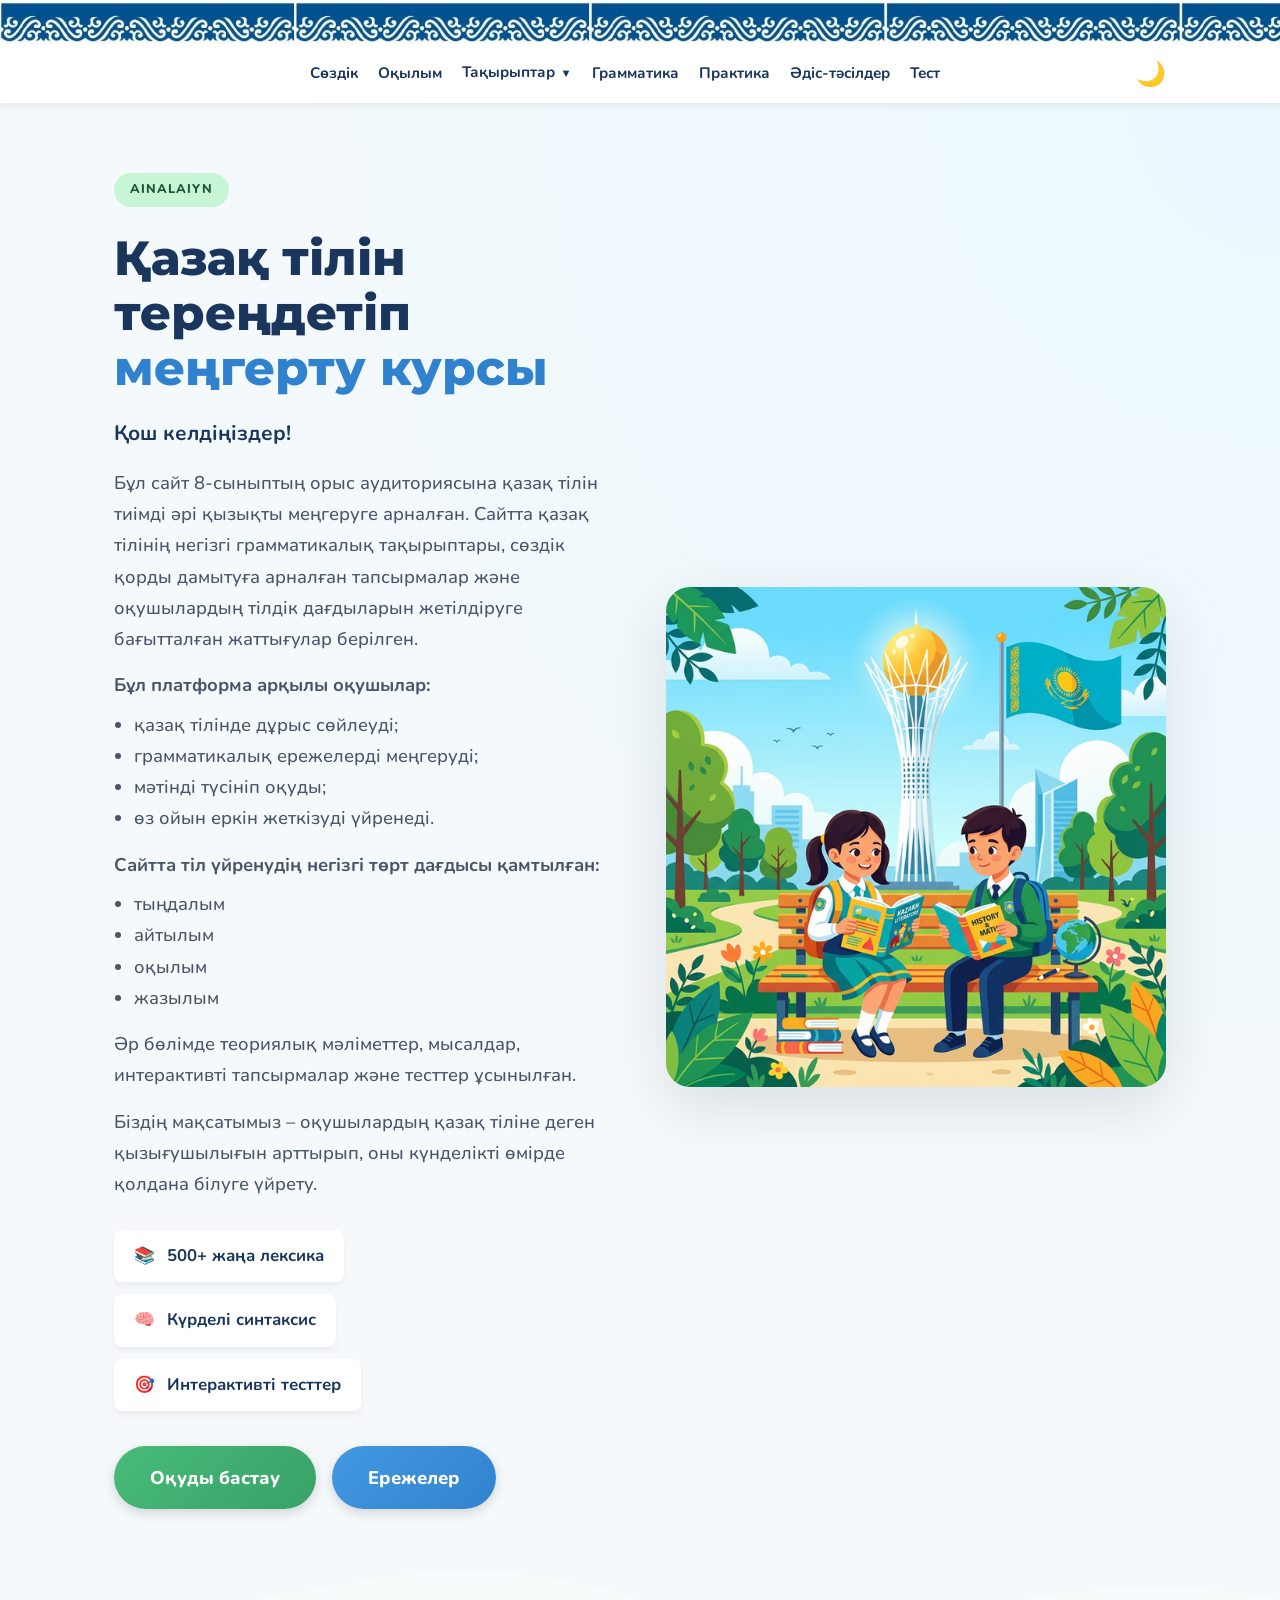
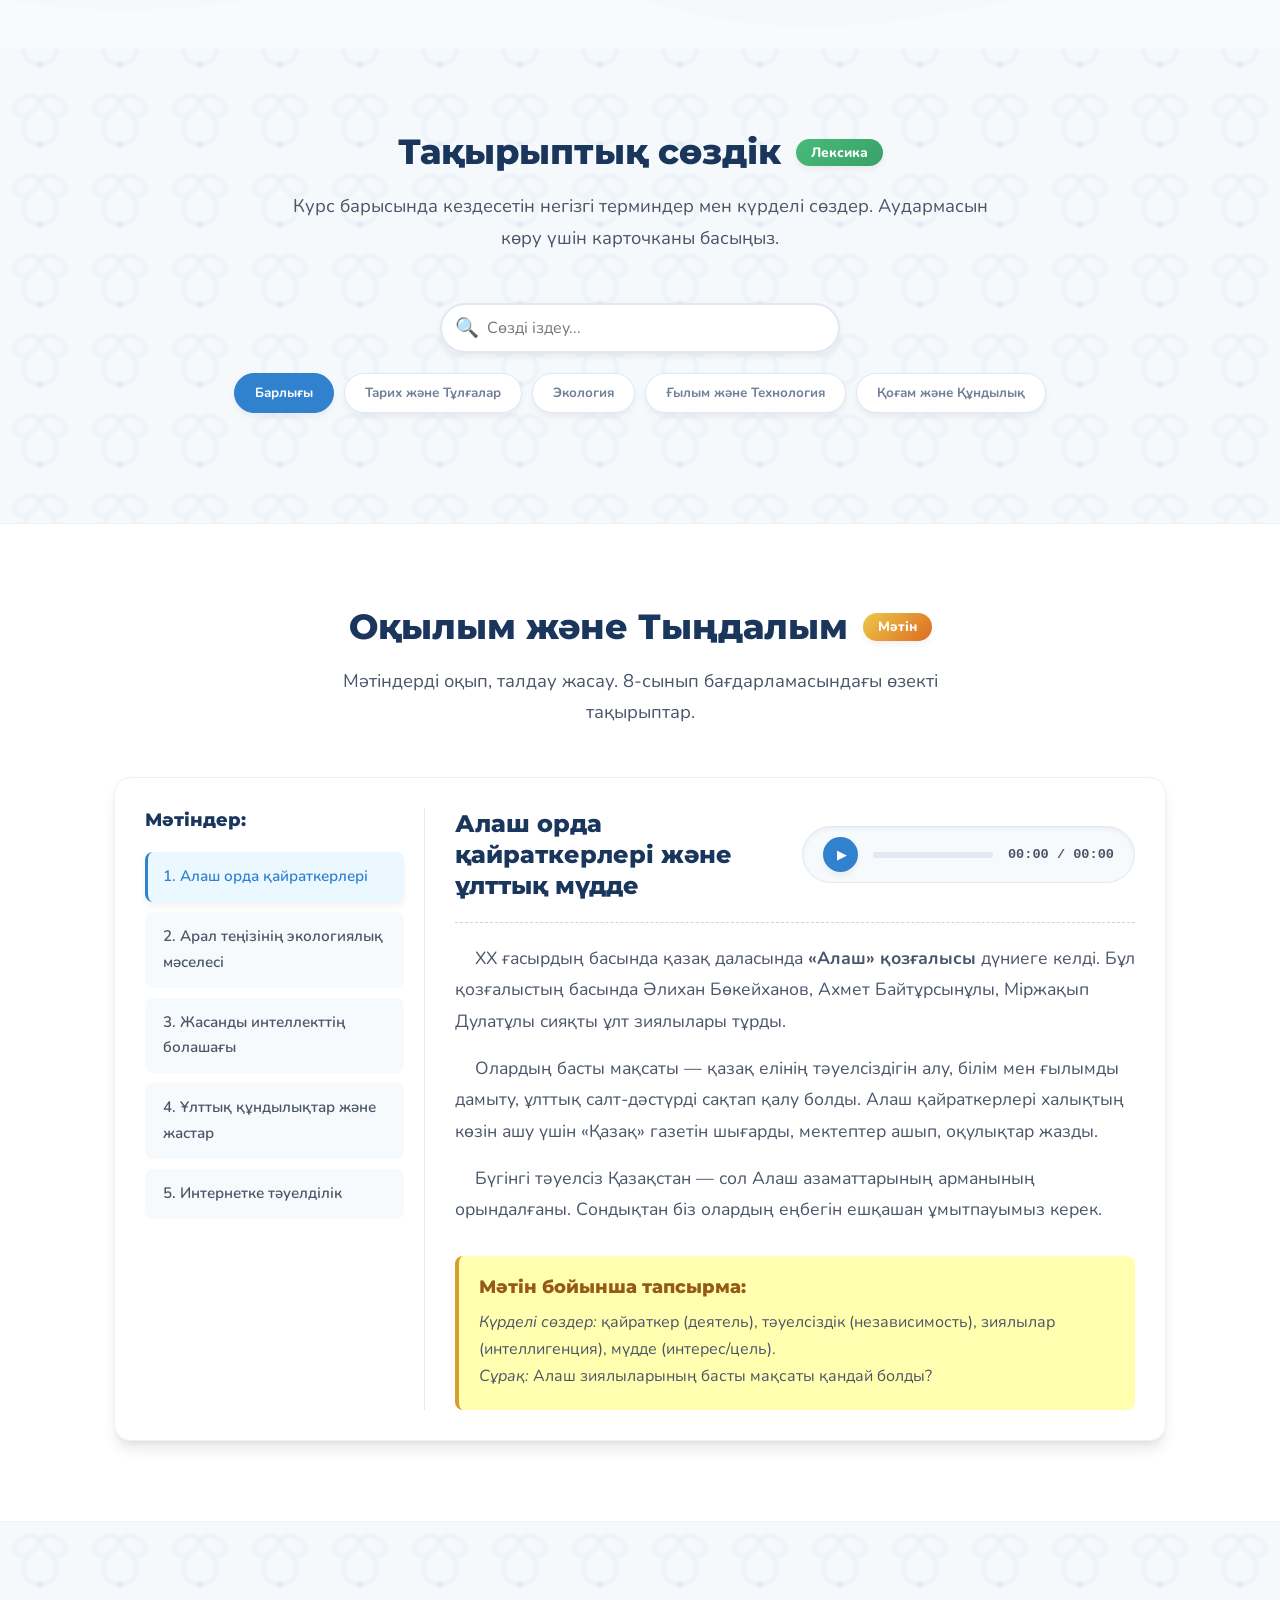
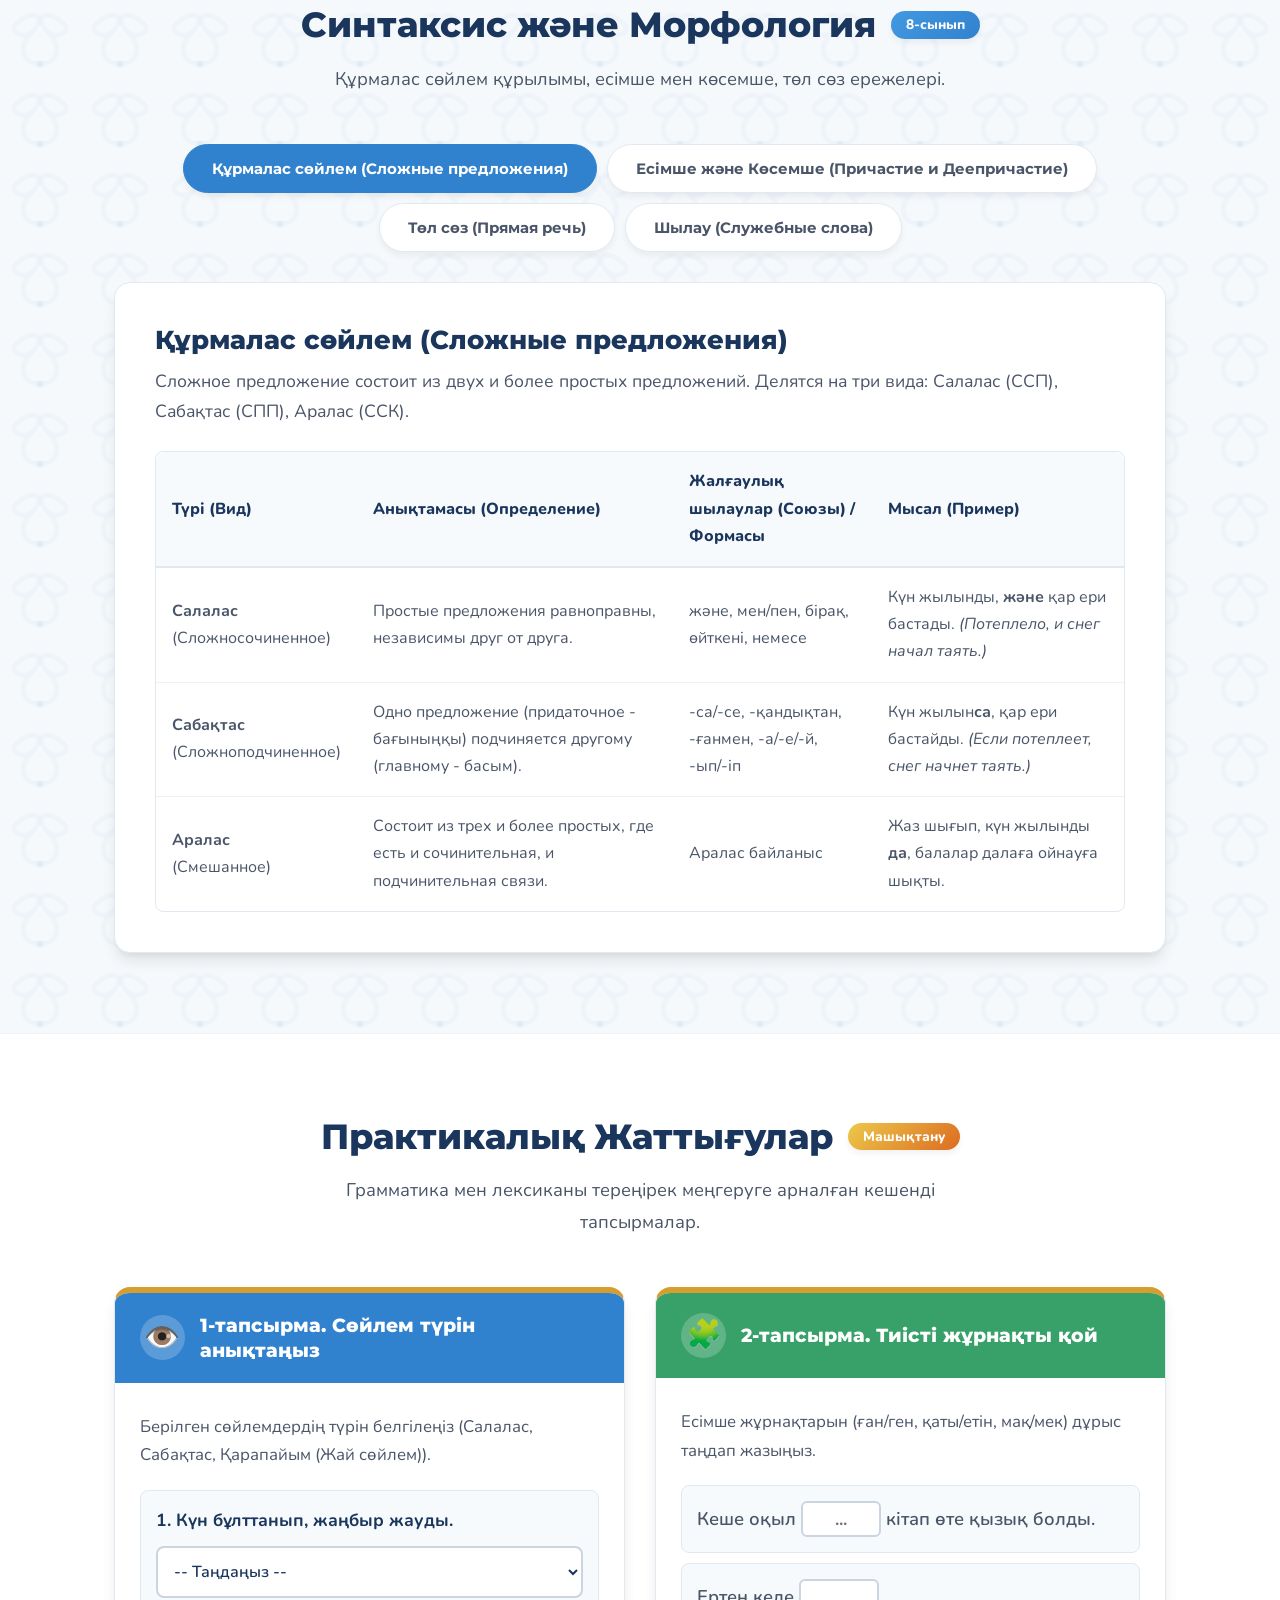
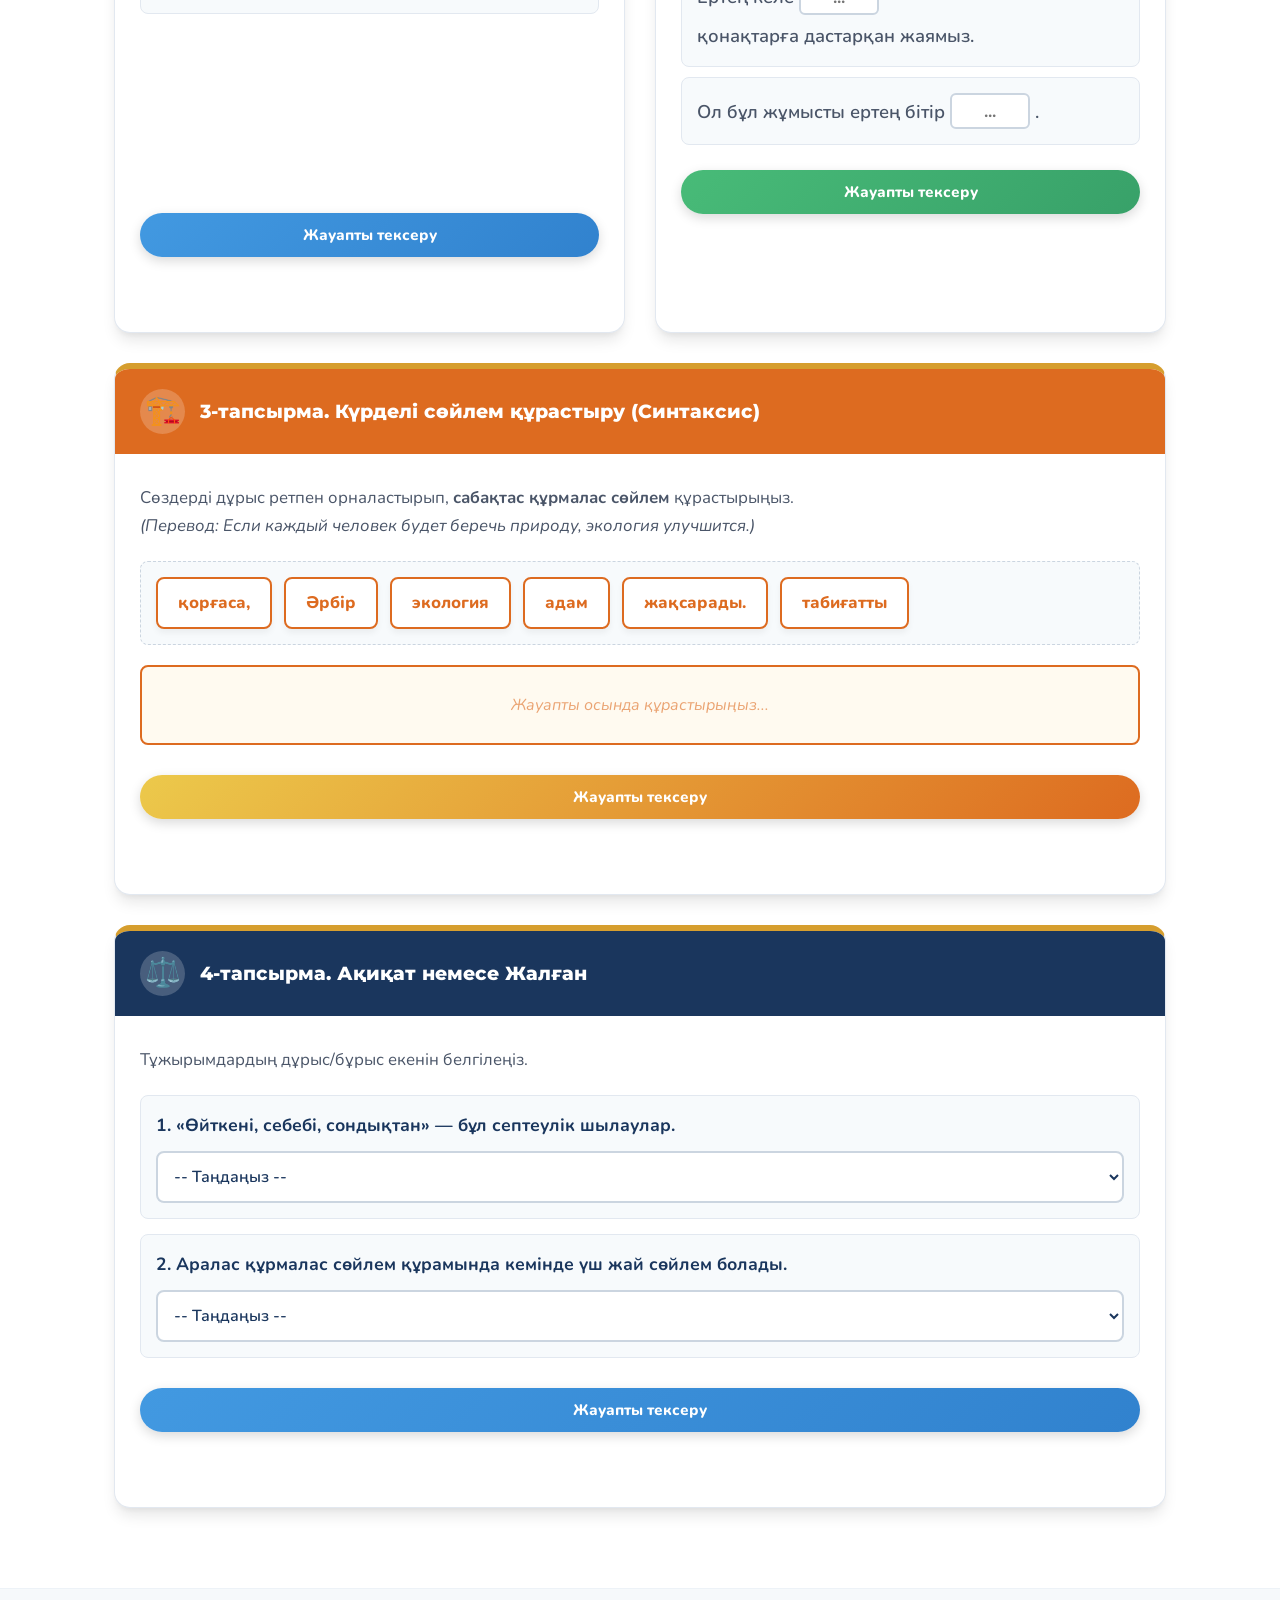
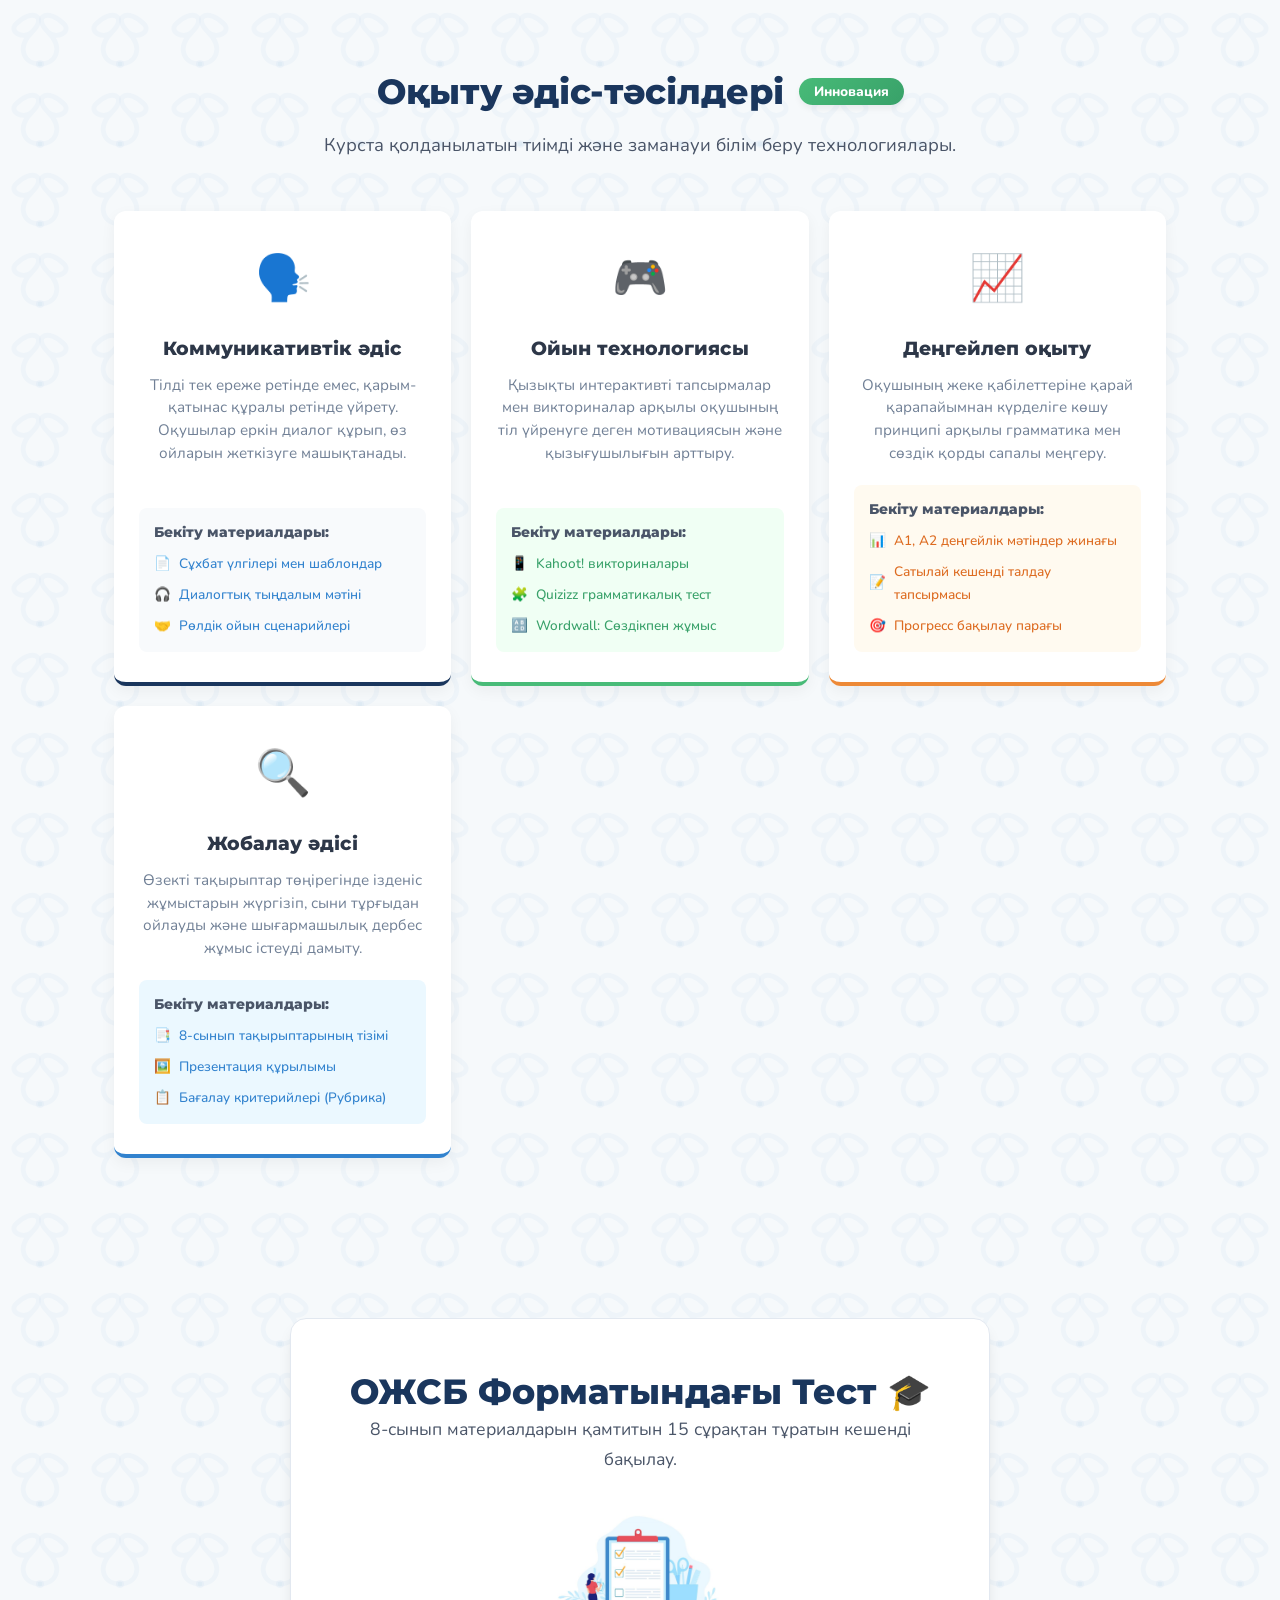
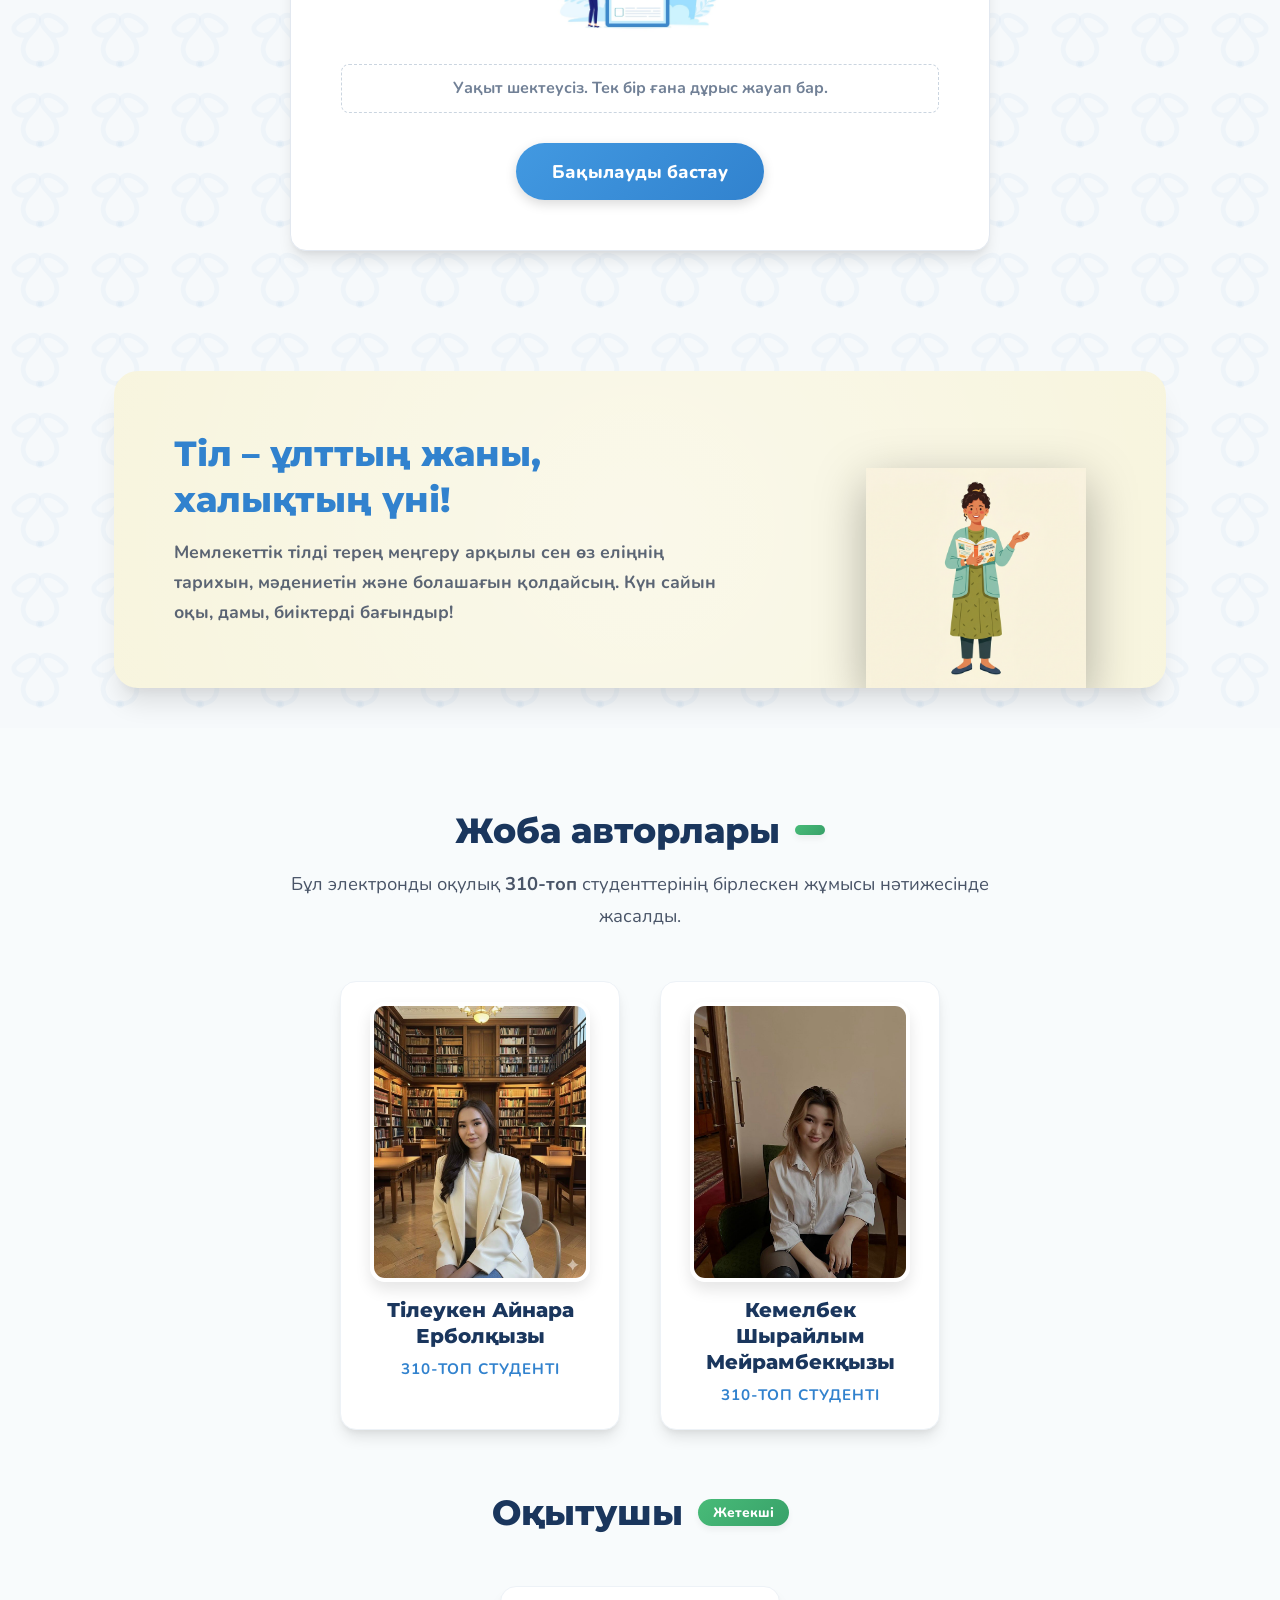
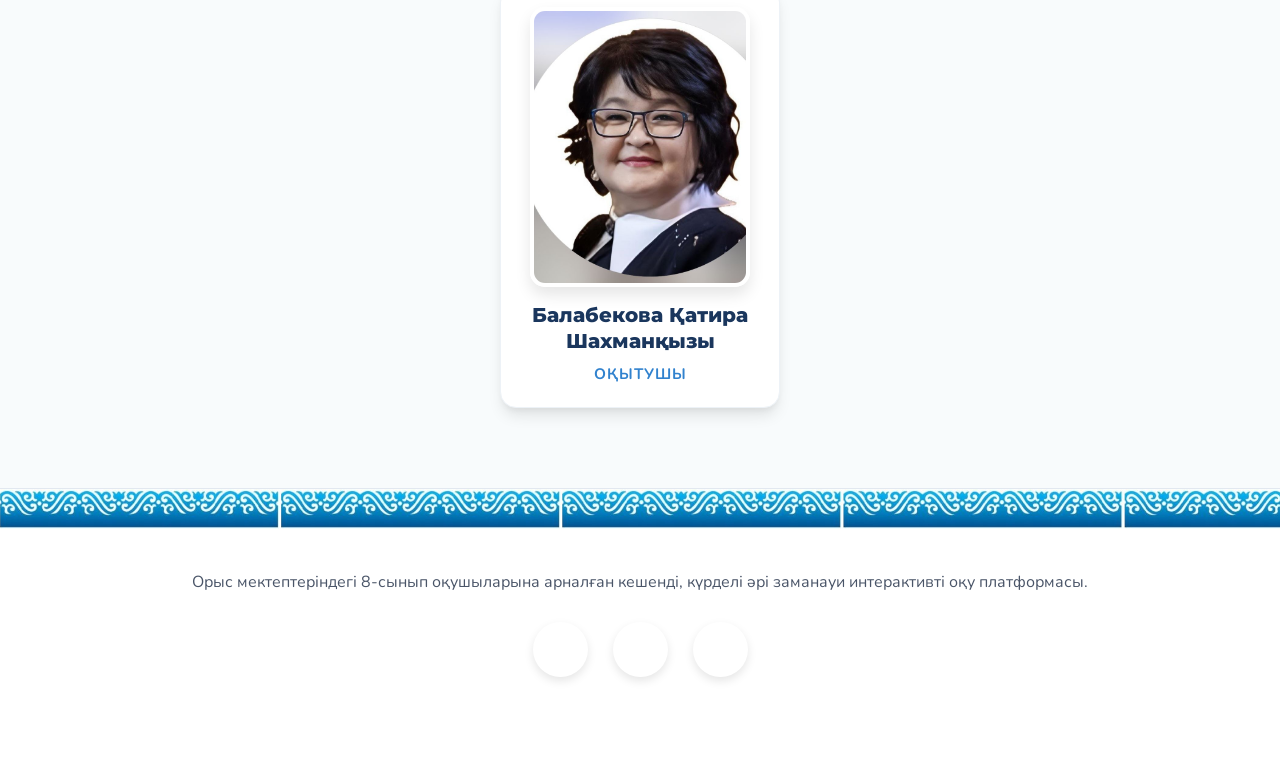
==== commit 9b4bf5ba: "Add files via upload" ====
--- a/index.html
+++ b/index.html
@@ -1,4 +1,4 @@
-﻿<!DOCTYPE html>
+<!DOCTYPE html>
 <html lang="kk">
 
 <head>
@@ -43,6 +43,7 @@
                 </li>
                 <li><a href="#grammar">Грамматика</a></li>
                 <li><a href="#exercises">Практика</a></li>
+                <li><a href="#methods">Әдіс-тәсілдер</a></li>
                 <li><a href="#quiz">Тест</a></li>
             </ul>
             <div class="nav-actions">
@@ -478,6 +479,221 @@
         </div>
     </section>
 
+    <!-- 5. ОҚЫТУ ӘДІС-ТӘСІЛДЕРІ -->
+    <section class="section" id="methods">
+        <div class="container">
+            <div class="section-title-wrap" data-aos="fade-up">
+                <h2>Оқыту әдіс-тәсілдері <span class="badge badge-green">Инновация</span></h2>
+                <p>Курста қолданылатын тиімді және заманауи білім беру технологиялары.</p>
+            </div>
+            
+            <div class="methods-grid" data-aos="fade-up" data-aos-delay="200" style="display: grid; grid-template-columns: repeat(auto-fit, minmax(280px, 1fr)); gap: 20px; margin-top: 30px;">
+                <!-- Card 1 -->
+                <div class="method-card" style="background: white; padding: 30px 25px; border-radius: 12px; box-shadow: 0 5px 15px rgba(0,0,0,0.05); text-align: center; border-bottom: 4px solid #1A365D; transition: transform 0.3s ease; display: flex; flex-direction: column;">
+                    <div style="font-size: 45px; margin-bottom: 20px;">🗣️</div>
+                    <h3 style="margin-bottom: 12px; color: #2D3748;">Коммуникативтік әдіс</h3>
+                    <p style="color: #718096; font-size: 0.95rem; line-height: 1.5; flex-grow: 1;">Тілді тек ереже ретінде емес, қарым-қатынас құралы ретінде үйрету. Оқушылар еркін диалог құрып, өз ойларын жеткізуге машықтанады.</p>
+                    <div class="method-materials" style="margin-top: 20px; text-align: left; background: #f8fafc; padding: 15px; border-radius: 8px;">
+                        <h4 style="font-size: 0.9rem; color: #4a5568; margin-bottom: 10px;">Бекіту материалдары:</h4>
+                        
+                        <details style="margin-bottom: 8px;">
+                            <summary style="color: #3182ce; cursor: pointer; font-size: 0.85rem; display: flex; align-items: center; gap: 8px; outline: none; font-weight: 500;">
+                                📄 <span>Сұхбат үлгілері мен шаблондар</span>
+                            </summary>
+                            <div style="padding: 10px; background: #fff; border: 1px solid #e2e8f0; border-radius: 6px; margin-top: 5px; font-size: 0.8rem; color: #4a5568;">
+                                <b>Тақырып: Дүкенде</b><br>
+                                - Сәлеметсіз бе! Маған нан мен сүт керек еді.<br>
+                                - Сәлеметсіз бе! Әрине, мінекей. Барлығы 800 теңге болады.<br>
+                                - Рақмет, сау болыңыз!<br>
+                                - Сау болыңыз!
+                            </div>
+                        </details>
+
+                        <details style="margin-bottom: 8px;">
+                            <summary style="color: #3182ce; cursor: pointer; font-size: 0.85rem; display: flex; align-items: center; gap: 8px; outline: none; font-weight: 500;">
+                                🎧 <span>Диалогтық тыңдалым мәтіні</span>
+                            </summary>
+                            <div style="padding: 10px; background: #fff; border: 1px solid #e2e8f0; border-radius: 6px; margin-top: 5px; font-size: 0.8rem; color: #4a5568;">
+                                <i>Аудиожазба транскриптісі:</i><br>
+                                "Еліміздің бас қаласы Астана – жас әрі көрікті қала. Мұнда Бәйтерек, Хан Шатыр сияқты бірегей ғимараттар көп..."<br>
+                                <b style="color: #3182ce;">Тапсырма:</b> Мәтіннен негізгі ойды табыңыз.
+                            </div>
+                        </details>
+
+                        <details>
+                            <summary style="color: #3182ce; cursor: pointer; font-size: 0.85rem; display: flex; align-items: center; gap: 8px; outline: none; font-weight: 500;">
+                                🤝 <span>Рөлдік ойын сценарийлері</span>
+                            </summary>
+                            <div style="padding: 10px; background: #fff; border: 1px solid #e2e8f0; border-radius: 6px; margin-top: 5px; font-size: 0.8rem; color: #4a5568;">
+                                <b>Сценарий 1: "Менің қалам"</b><br>
+                                <i>Студент 1:</i> Болашақ турист (Қала туралы сұрақтар қояды).<br>
+                                <i>Студент 2:</i> Гид (Өз қаласының тарихын баяндайды).<br>
+                                <b style="color: #3182ce;">Мақсат:</b> Жаңа сөздерді ауызекі сөйлеуде қолдану.
+                            </div>
+                        </details>
+                    </div>
+                </div>
+                
+                <!-- Card 2 -->
+                <div class="method-card" style="background: white; padding: 30px 25px; border-radius: 12px; box-shadow: 0 5px 15px rgba(0,0,0,0.05); text-align: center; border-bottom: 4px solid #48BB78; transition: transform 0.3s ease; display: flex; flex-direction: column;">
+                    <div style="font-size: 45px; margin-bottom: 20px;">🎮</div>
+                    <h3 style="margin-bottom: 12px; color: #2D3748;">Ойын технологиясы</h3>
+                    <p style="color: #718096; font-size: 0.95rem; line-height: 1.5; flex-grow: 1;">Қызықты интерактивті тапсырмалар мен викториналар арқылы оқушының тіл үйренуге деген мотивациясын және қызығушылығын арттыру.</p>
+                    <div class="method-materials" style="margin-top: 20px; text-align: left; background: #f0fff4; padding: 15px; border-radius: 8px;">
+                        <h4 style="font-size: 0.9rem; color: #4a5568; margin-bottom: 10px;">Бекіту материалдары:</h4>
+                        
+                        <details style="margin-bottom: 8px;">
+                            <summary style="color: #38a169; cursor: pointer; font-size: 0.85rem; display: flex; align-items: center; gap: 8px; outline: none; font-weight: 500;">
+                                📱 <span>Kahoot! викториналары</span>
+                            </summary>
+                            <div style="padding: 10px; background: #fff; border: 1px solid #e2e8f0; border-radius: 6px; margin-top: 5px; font-size: 0.8rem; color: #4a5568; text-align: center;">
+                                <b>Тақырып: Құрмалас сөйлем түрлері</b><br><br>
+                                <a href="https://kahoot.it" target="_blank" style="display: inline-block; padding: 5px 10px; background: #46178f; color: white; border-radius: 4px; text-decoration: none; font-weight: bold;">Kahoot-қа кіру</a><br>
+                                <span style="font-size: 0.7rem; color: #a0aec0; margin-top: 5px; display: block;">Game PIN: 123 4567</span>
+                            </div>
+                        </details>
+
+                        <details style="margin-bottom: 8px;">
+                            <summary style="color: #38a169; cursor: pointer; font-size: 0.85rem; display: flex; align-items: center; gap: 8px; outline: none; font-weight: 500;">
+                                🧩 <span>Quizizz грамматикалық тест</span>
+                            </summary>
+                            <div style="padding: 10px; background: #fff; border: 1px solid #e2e8f0; border-radius: 6px; margin-top: 5px; font-size: 0.8rem; color: #4a5568; text-align: center;">
+                                <b>Тақырып: Есімше мен Көсемше</b><br><br>
+                                <a href="https://quizizz.com/join" target="_blank" style="display: inline-block; padding: 5px 10px; background: #864cbf; color: white; border-radius: 4px; text-decoration: none; font-weight: bold;">Quizizz-ке қосылу</a><br>
+                                <span style="font-size: 0.7rem; color: #a0aec0; margin-top: 5px; display: block;">Join code: 458 912</span>
+                            </div>
+                        </details>
+
+                        <details>
+                            <summary style="color: #38a169; cursor: pointer; font-size: 0.85rem; display: flex; align-items: center; gap: 8px; outline: none; font-weight: 500;">
+                                🔠 <span>Wordwall: Сөздікпен жұмыс</span>
+                            </summary>
+                            <div style="padding: 10px; background: #fff; border: 1px solid #e2e8f0; border-radius: 6px; margin-top: 5px; font-size: 0.8rem; color: #4a5568;">
+                                <b style="color: #38a169;">Сөздерді сәйкестендіру ойыны</b><br>
+                                <p style="margin: 5px 0;">Интерактивті тақтада сөздің қазақшасы мен орысша баламасын (немесе суретін) табу тақтасы ашылады.</p>
+                                <a href="https://wordwall.net/" target="_blank" style="color: #38a169; text-decoration: underline; font-weight: bold;">Ойынды ашу</a>
+                            </div>
+                        </details>
+                    </div>
+                </div>
+                
+                <!-- Card 3 -->
+                <div class="method-card" style="background: white; padding: 30px 25px; border-radius: 12px; box-shadow: 0 5px 15px rgba(0,0,0,0.05); text-align: center; border-bottom: 4px solid #ED8936; transition: transform 0.3s ease; display: flex; flex-direction: column;">
+                    <div style="font-size: 45px; margin-bottom: 20px;">📈</div>
+                    <h3 style="margin-bottom: 12px; color: #2D3748;">Деңгейлеп оқыту</h3>
+                    <p style="color: #718096; font-size: 0.95rem; line-height: 1.5; flex-grow: 1;">Оқушының жеке қабілеттеріне қарай қарапайымнан күрделіге көшу принципі арқылы грамматика мен сөздік қорды сапалы меңгеру.</p>
+                    <div class="method-materials" style="margin-top: 20px; text-align: left; background: #fffaf0; padding: 15px; border-radius: 8px;">
+                        <h4 style="font-size: 0.9rem; color: #4a5568; margin-bottom: 10px;">Бекіту материалдары:</h4>
+                        
+                        <details style="margin-bottom: 8px;">
+                            <summary style="color: #dd6b20; cursor: pointer; font-size: 0.85rem; display: flex; align-items: center; gap: 8px; outline: none; font-weight: 500;">
+                                📊 <span>А1, А2 деңгейлік мәтіндер жинағы</span>
+                            </summary>
+                            <div style="padding: 10px; background: #fff; border: 1px solid #e2e8f0; border-radius: 6px; margin-top: 5px; font-size: 0.8rem; color: #4a5568;">
+                                <b style="color: #dd6b20;">А1 Деңгейі (Қарапайым):</b><br>
+                                "Менің атым Арман. Мен мектепке барамын. Менің отбасым үлкен..."
+                                <hr style="margin: 5px 0; border: none; border-top: 1px solid #eee;">
+                                <b style="color: #dd6b20;">А2 Деңгейі (Орташа):</b><br>
+                                "Қазақстанның табиғаты өте әртүрлі. Солтүстікте ормандар көп болса, оңтүстікте таулы аймақ..."
+                            </div>
+                        </details>
+
+                        <details style="margin-bottom: 8px;">
+                            <summary style="color: #dd6b20; cursor: pointer; font-size: 0.85rem; display: flex; align-items: center; gap: 8px; outline: none; font-weight: 500;">
+                                📝 <span>Сатылай кешенді талдау тапсырмасы</span>
+                            </summary>
+                            <div style="padding: 10px; background: #fff; border: 1px solid #e2e8f0; border-radius: 6px; margin-top: 5px; font-size: 0.8rem; color: #4a5568;">
+                                <b>Мәтінмен жұмыс кезеңдері:</b><br>
+                                1. Жаңа сөздермен танысу.<br>
+                                2. Мәтінді дауыстап оқу.<br>
+                                3. Сұрақтарға жауап беру.<br>
+                                4. Грамматикалық талдау жасау.
+                            </div>
+                        </details>
+
+                        <details>
+                            <summary style="color: #dd6b20; cursor: pointer; font-size: 0.85rem; display: flex; align-items: center; gap: 8px; outline: none; font-weight: 500;">
+                                🎯 <span>Прогресс бақылау парағы</span>
+                            </summary>
+                            <div style="padding: 10px; background: #fff; border: 1px solid #e2e8f0; border-radius: 6px; margin-top: 5px; font-size: 0.8rem; color: #4a5568; overflow-x: auto;">
+                                <table style="width: 100%; border-collapse: collapse; font-size: 0.75rem;">
+                                    <tr style="background: #f7fafc; border-bottom: 1px solid #e2e8f0;">
+                                        <th style="padding: 4px; text-align: left;">Студент</th>
+                                        <th style="padding: 4px;">Оқыл.</th>
+                                        <th style="padding: 4px;">Жаз.</th>
+                                        <th style="padding: 4px;">Тыңд.</th>
+                                    </tr>
+                                    <tr style="border-bottom: 1px solid #e2e8f0;">
+                                        <td style="padding: 4px;">Ахметов А.</td><td style="padding: 4px;">85%</td><td style="padding: 4px;">90%</td><td style="padding: 4px;">75%</td>
+                                    </tr>
+                                    <tr>
+                                        <td style="padding: 4px;">Иванов И.</td><td style="padding: 4px;">70%</td><td style="padding: 4px;">85%</td><td style="padding: 4px;">80%</td>
+                                    </tr>
+                                </table>
+                            </div>
+                        </details>
+                    </div>
+                </div>
+                
+                <!-- Card 4 -->
+                <div class="method-card" style="background: white; padding: 30px 25px; border-radius: 12px; box-shadow: 0 5px 15px rgba(0,0,0,0.05); text-align: center; border-bottom: 4px solid #3182CE; transition: transform 0.3s ease; display: flex; flex-direction: column;">
+                    <div style="font-size: 45px; margin-bottom: 20px;">🔍</div>
+                    <h3 style="margin-bottom: 12px; color: #2D3748;">Жобалау әдісі</h3>
+                    <p style="color: #718096; font-size: 0.95rem; line-height: 1.5; flex-grow: 1;">Өзекті тақырыптар төңірегінде ізденіс жұмыстарын жүргізіп, сыни тұрғыдан ойлауды және шығармашылық дербес жұмыс істеуді дамыту.</p>
+                    <div class="method-materials" style="margin-top: 20px; text-align: left; background: #ebf8ff; padding: 15px; border-radius: 8px;">
+                        <h4 style="font-size: 0.9rem; color: #4a5568; margin-bottom: 10px;">Бекіту материалдары:</h4>
+                        
+                        <details style="margin-bottom: 8px;">
+                            <summary style="color: #3182ce; cursor: pointer; font-size: 0.85rem; display: flex; align-items: center; gap: 8px; outline: none; font-weight: 500;">
+                                📑 <span>8-сынып тақырыптарының тізімі</span>
+                            </summary>
+                            <div style="padding: 10px; background: #fff; border: 1px solid #e2e8f0; border-radius: 6px; margin-top: 5px; font-size: 0.8rem; color: #4a5568;">
+                                <b style="color: #3182ce;">Зерттеу бағыттары:</b><br>
+                                1. Экология және біз: Арал тағдыры.<br>
+                                2. Жасанды интеллект және білім.<br>
+                                3. Ұлттық құндылықтар.<br>
+                                4. Алаш қайраткерлерінің мұрасы.
+                            </div>
+                        </details>
+
+                        <details style="margin-bottom: 8px;">
+                            <summary style="color: #3182ce; cursor: pointer; font-size: 0.85rem; display: flex; align-items: center; gap: 8px; outline: none; font-weight: 500;">
+                                🖼️ <span>Презентация құрылымы</span>
+                            </summary>
+                            <div style="padding: 10px; background: #fff; border: 1px solid #e2e8f0; border-radius: 6px; margin-top: 5px; font-size: 0.8rem; color: #4a5568;">
+                                <b style="color: #3182ce;">Жобаны қорғау:</b><br>
+                                - <b>Слайд 1:</b> Тақырып және кіріспе.<br>
+                                - <b>Слайд 2-5:</b> Негізгі бөлім.<br>
+                                - <b>Слайд 6:</b> Қорытынды, өз ойы.<br>
+                                - <b>Слайд 7:</b> Әдебиеттер.
+                            </div>
+                        </details>
+
+                        <details>
+                            <summary style="color: #3182ce; cursor: pointer; font-size: 0.85rem; display: flex; align-items: center; gap: 8px; outline: none; font-weight: 500;">
+                                📋 <span>Бағалау критерийлері (Рубрика)</span>
+                            </summary>
+                            <div style="padding: 10px; background: #fff; border: 1px solid #e2e8f0; border-radius: 6px; margin-top: 5px; font-size: 0.8rem; color: #4a5568;">
+                                <b style="color: #3182ce;">Бағалау шкаласы (10 балл):</b><br>
+                                🔹 Мазмұнның толықтығы – 3 балл<br>
+                                🔹 Тіл тазалығы, грамматика – 3 балл<br>
+                                🔹 Көрнекілік (слайд, сурет) – 2 балл<br>
+                                🔹 Қорғау барысындағы еркіндік – 2 балл
+                            </div>
+                        </details>
+                    </div>
+                </div>
+            </div>
+            
+            <style>
+                .method-card:hover {
+                    transform: translateY(-5px);
+                    box-shadow: 0 10px 25px rgba(0,0,0,0.1) !important;
+                }
+            </style>
+        </div>
+    </section>
+
     <!-- ВИКТОРИНА (Тест 10 вопросов) -->
     <section class="section" id="quiz">
         <div class="container">
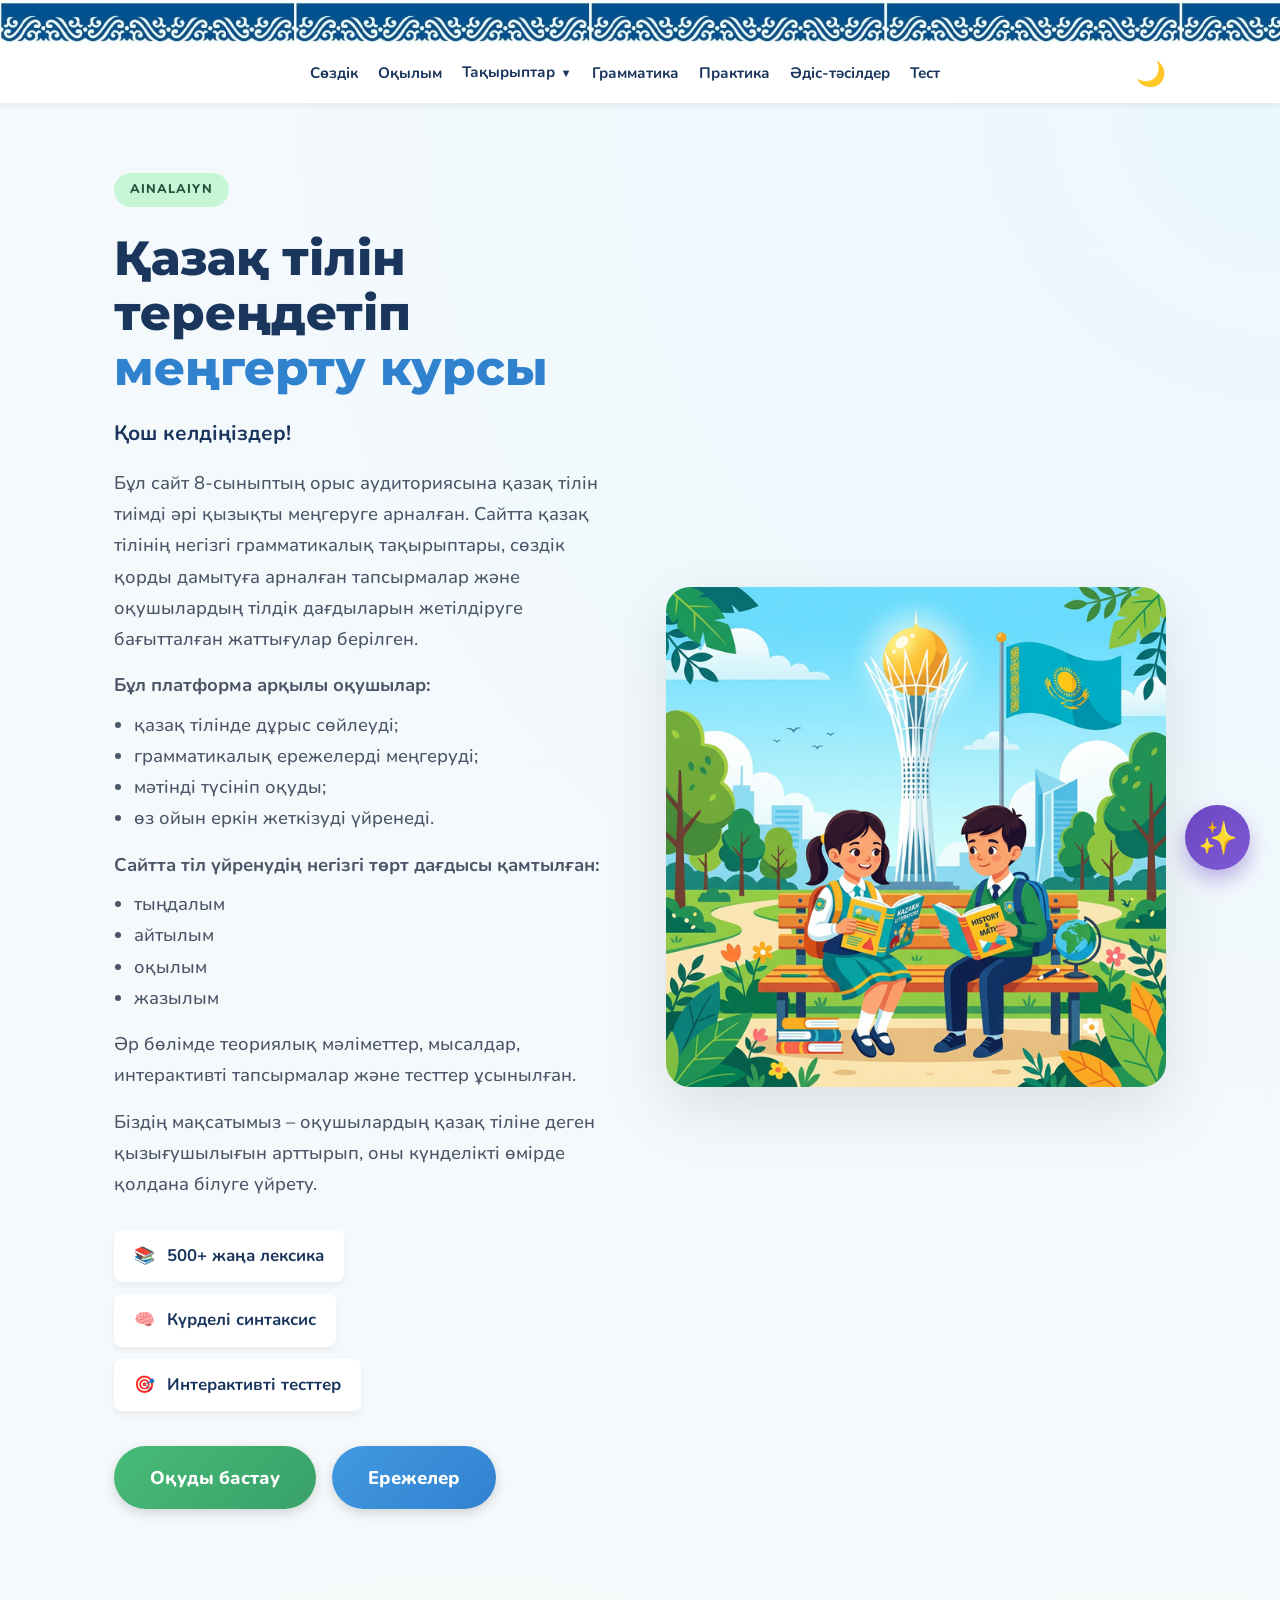
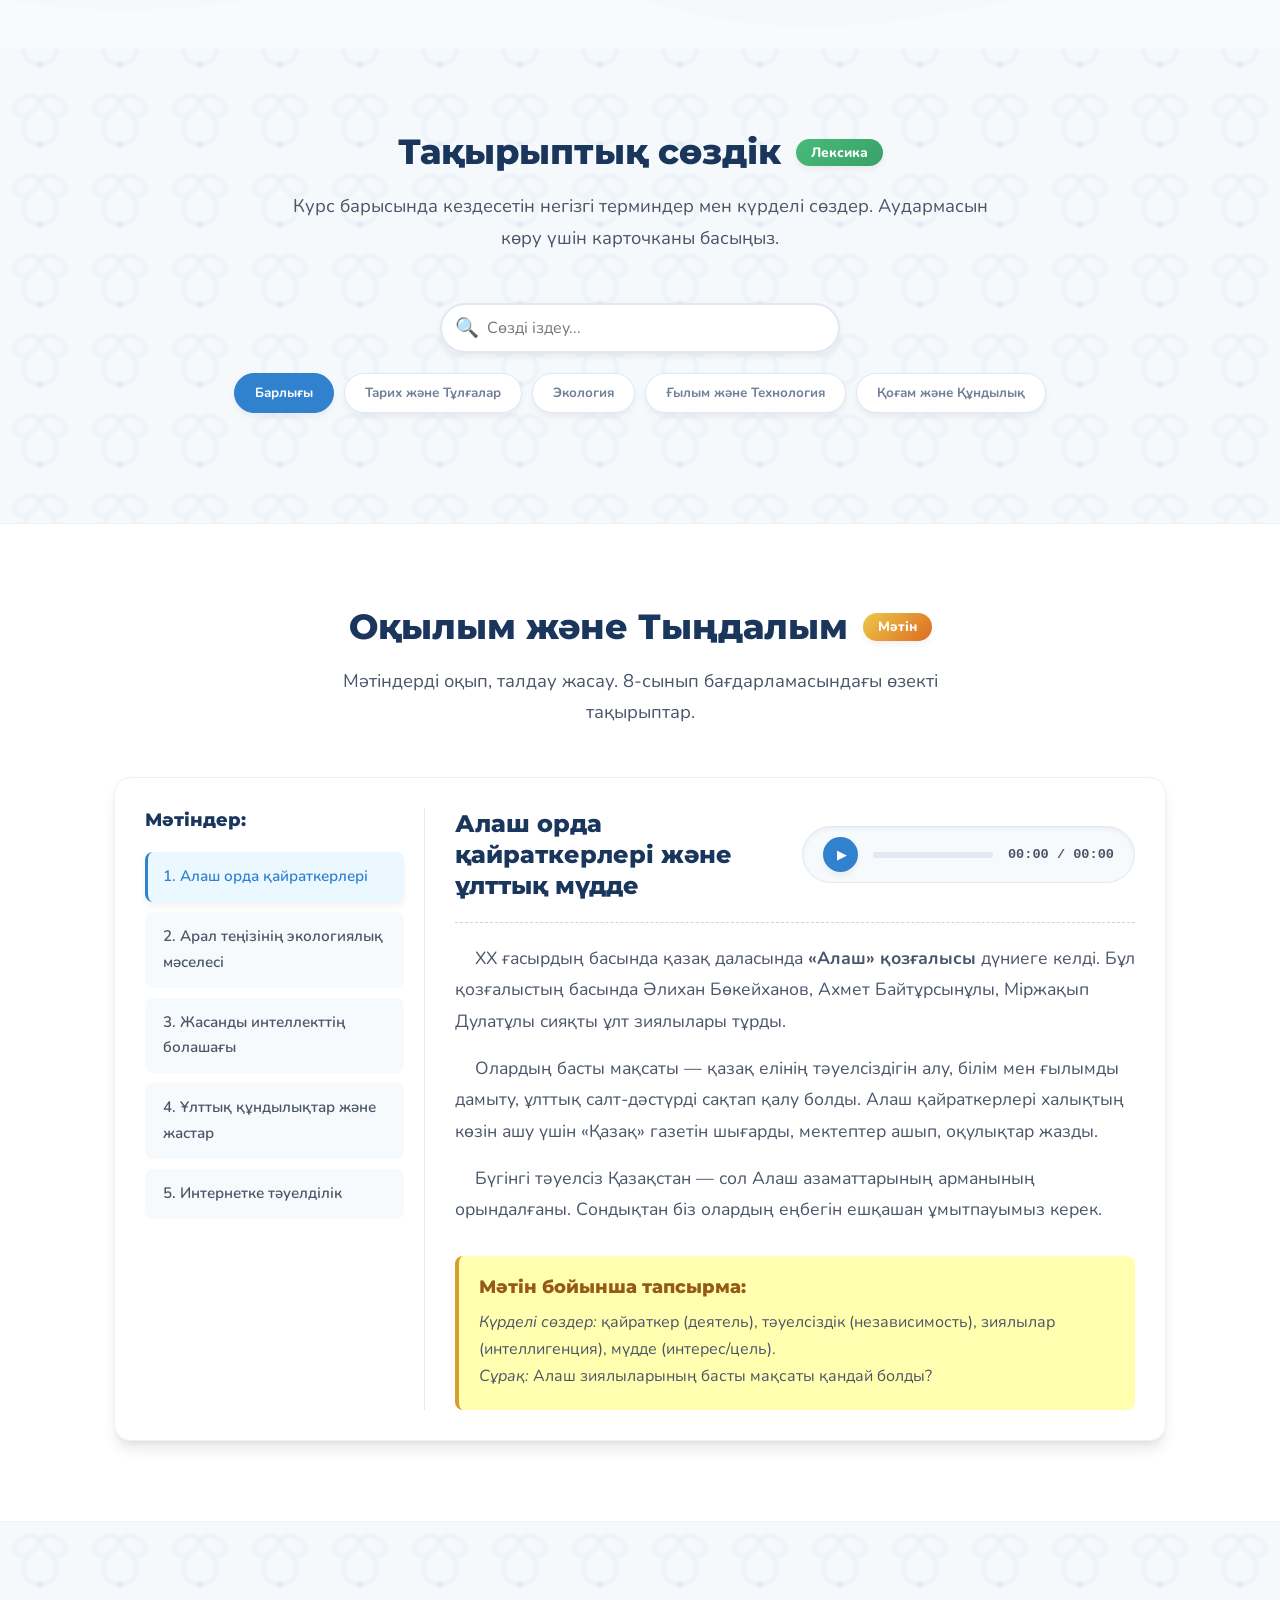
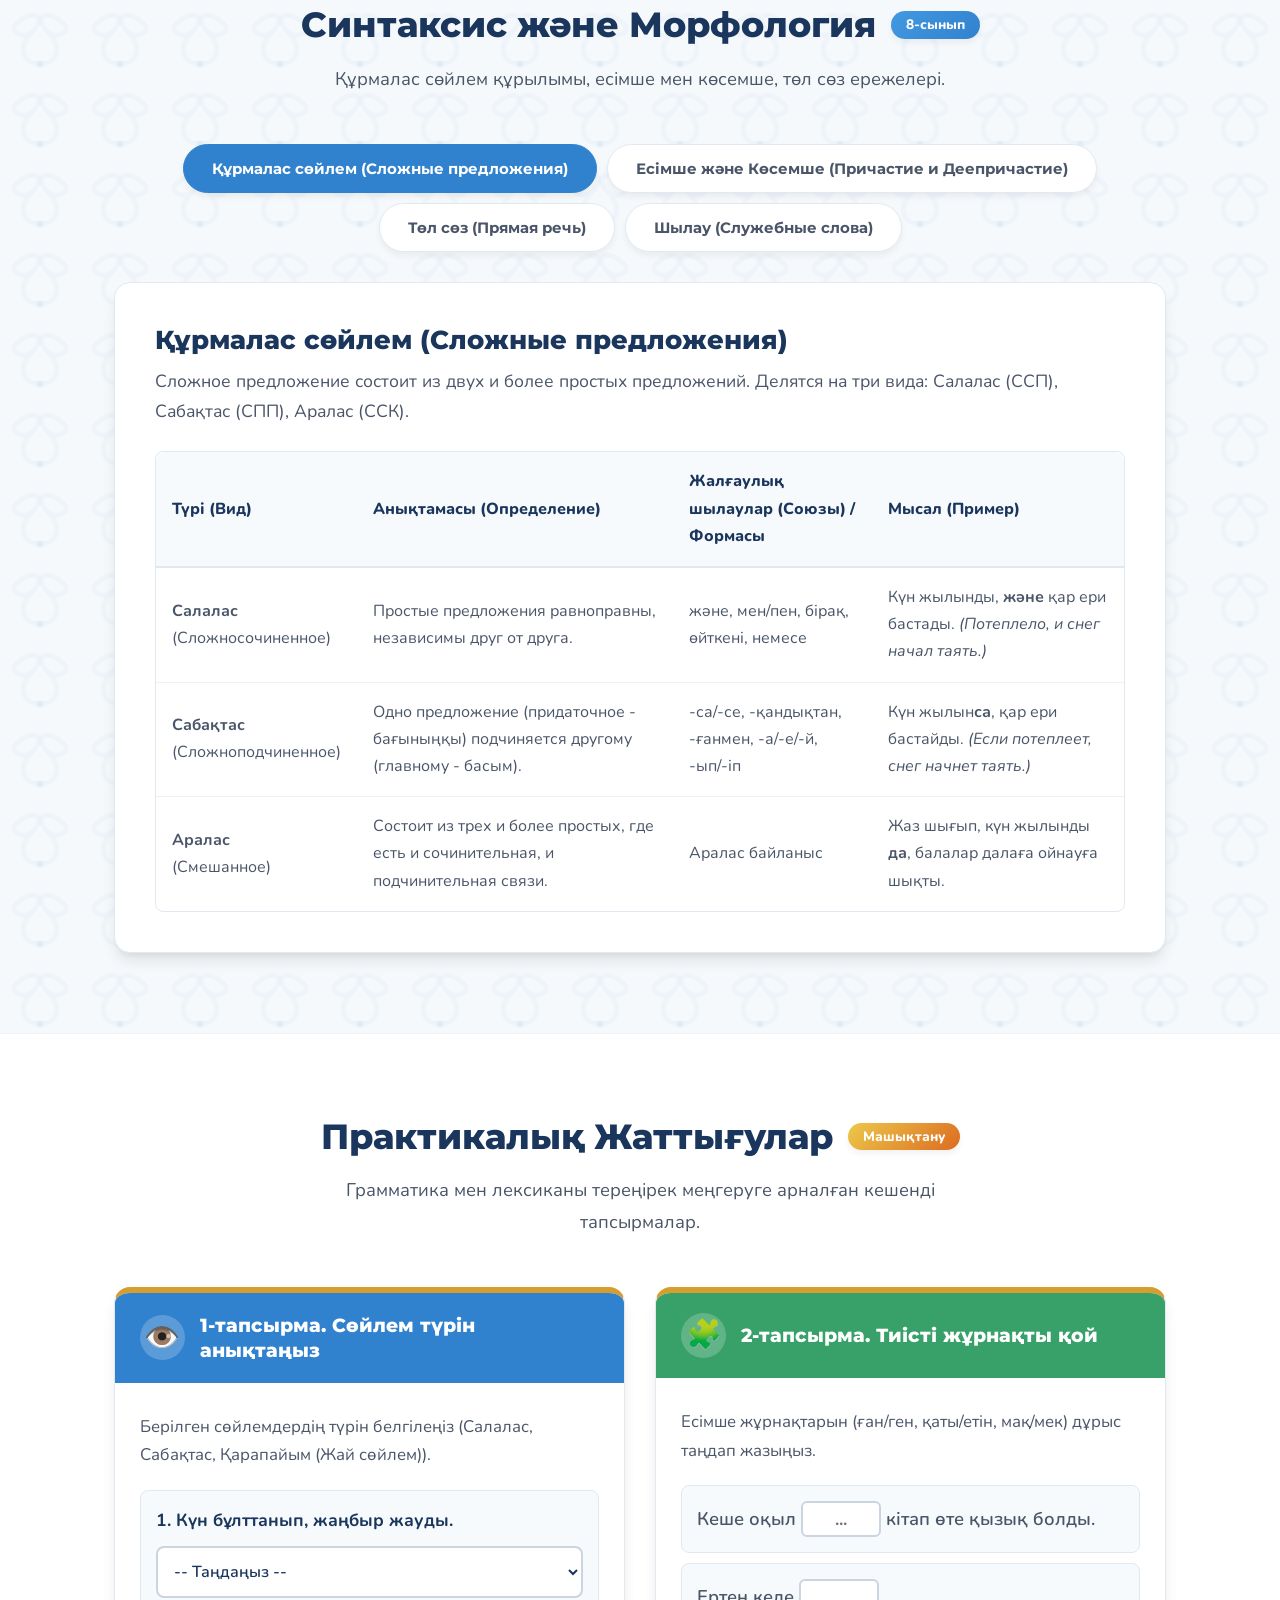
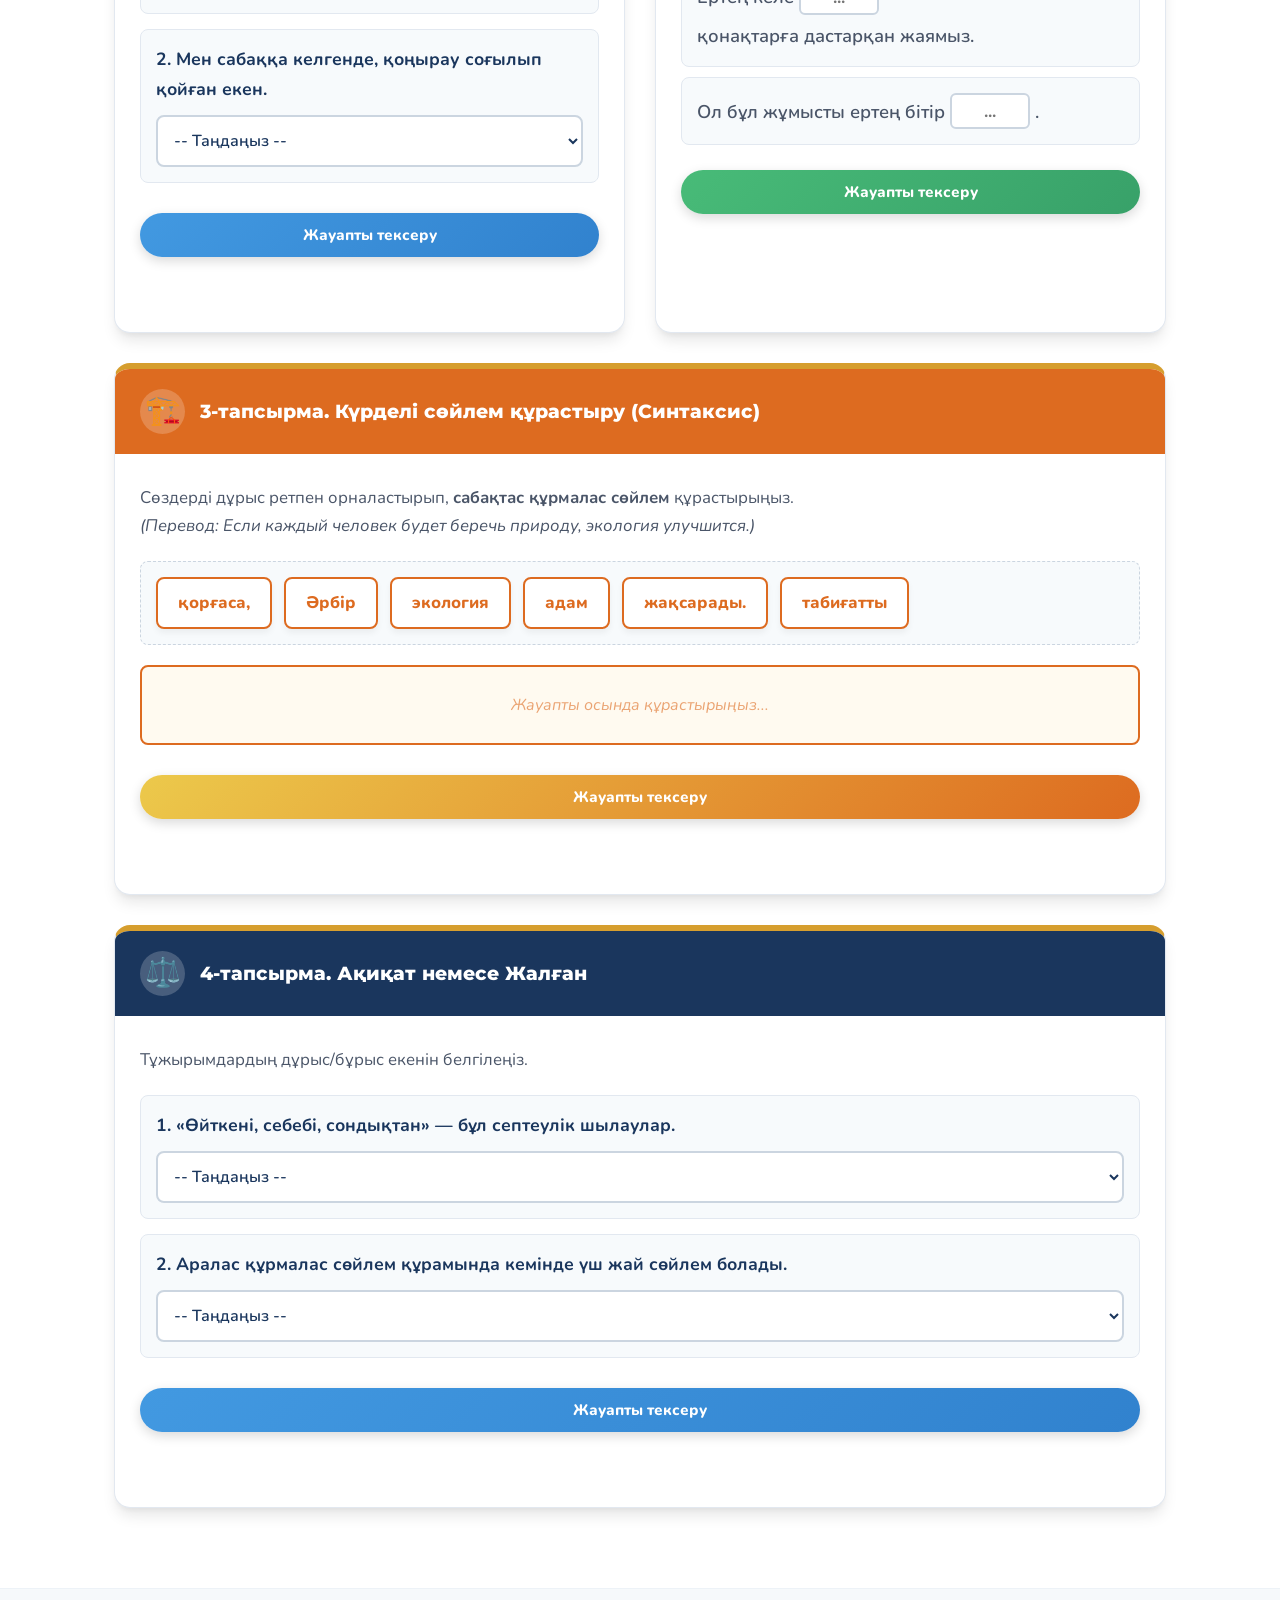
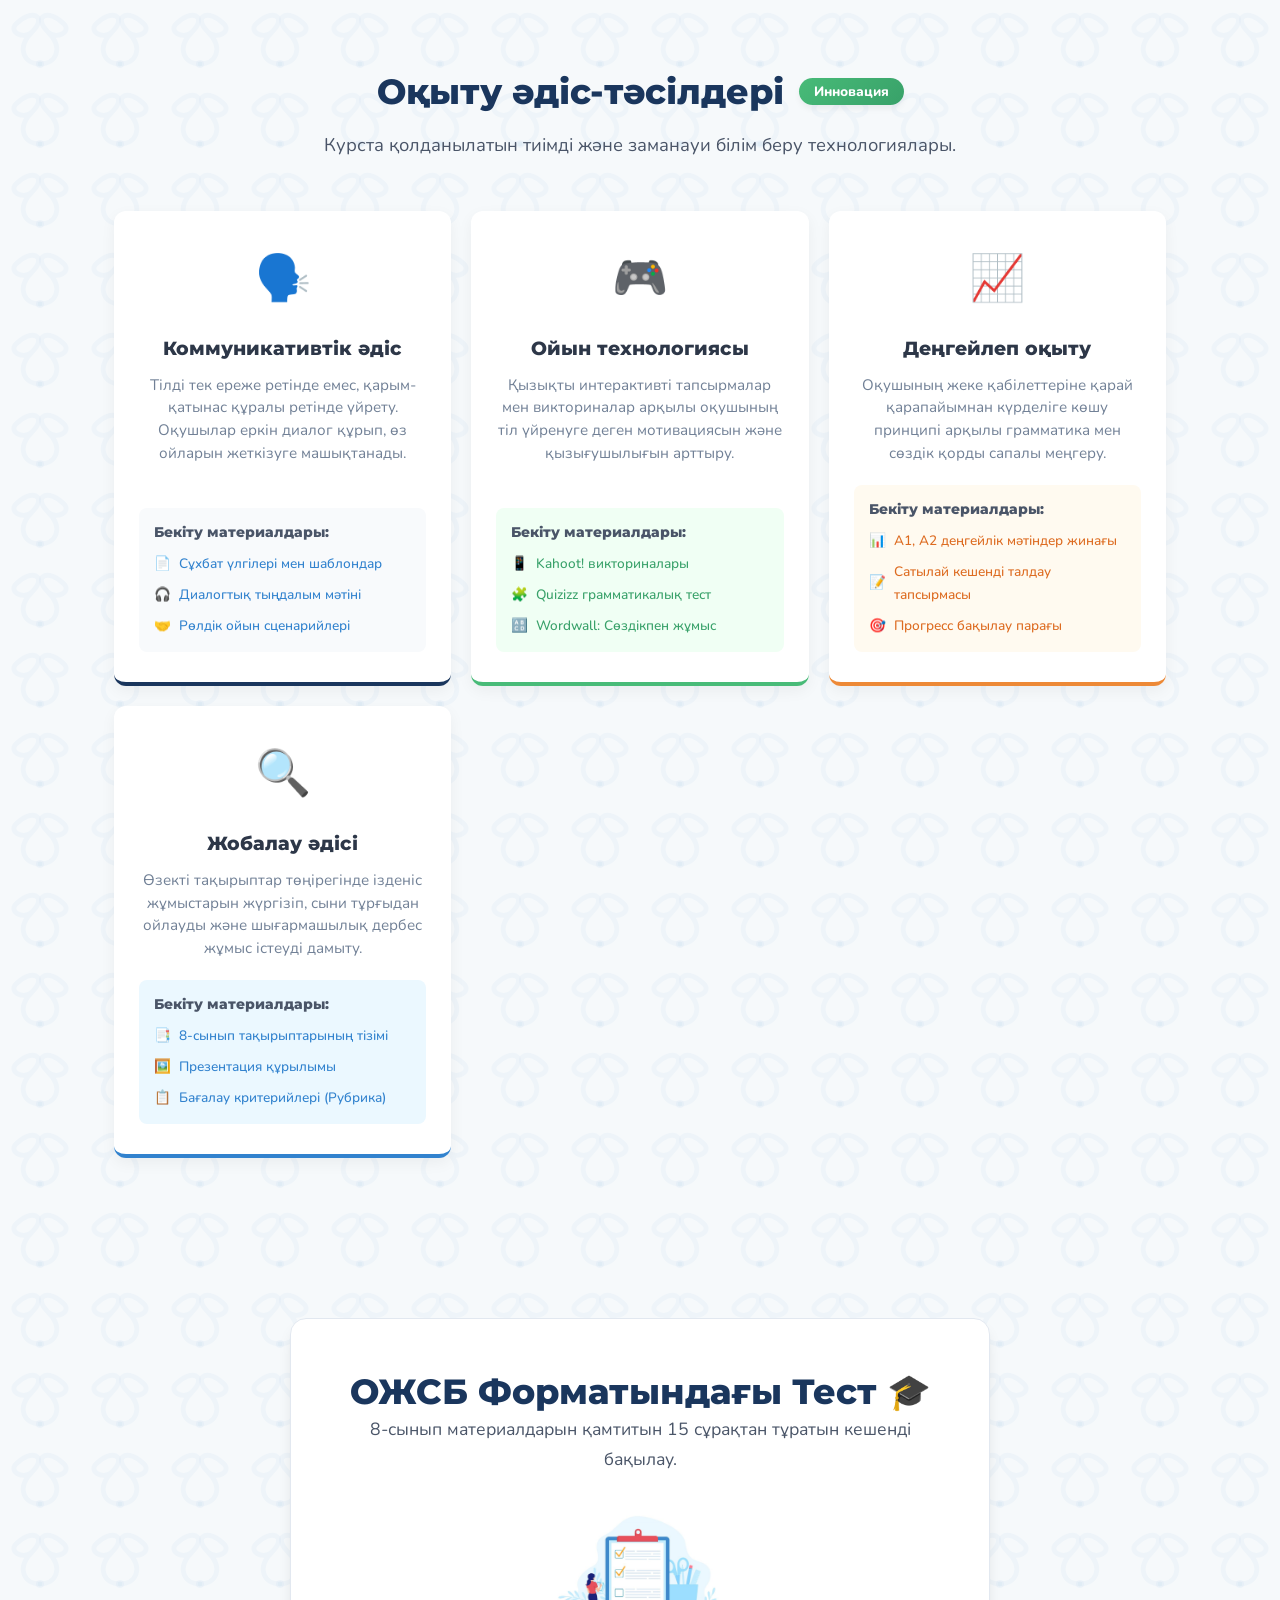
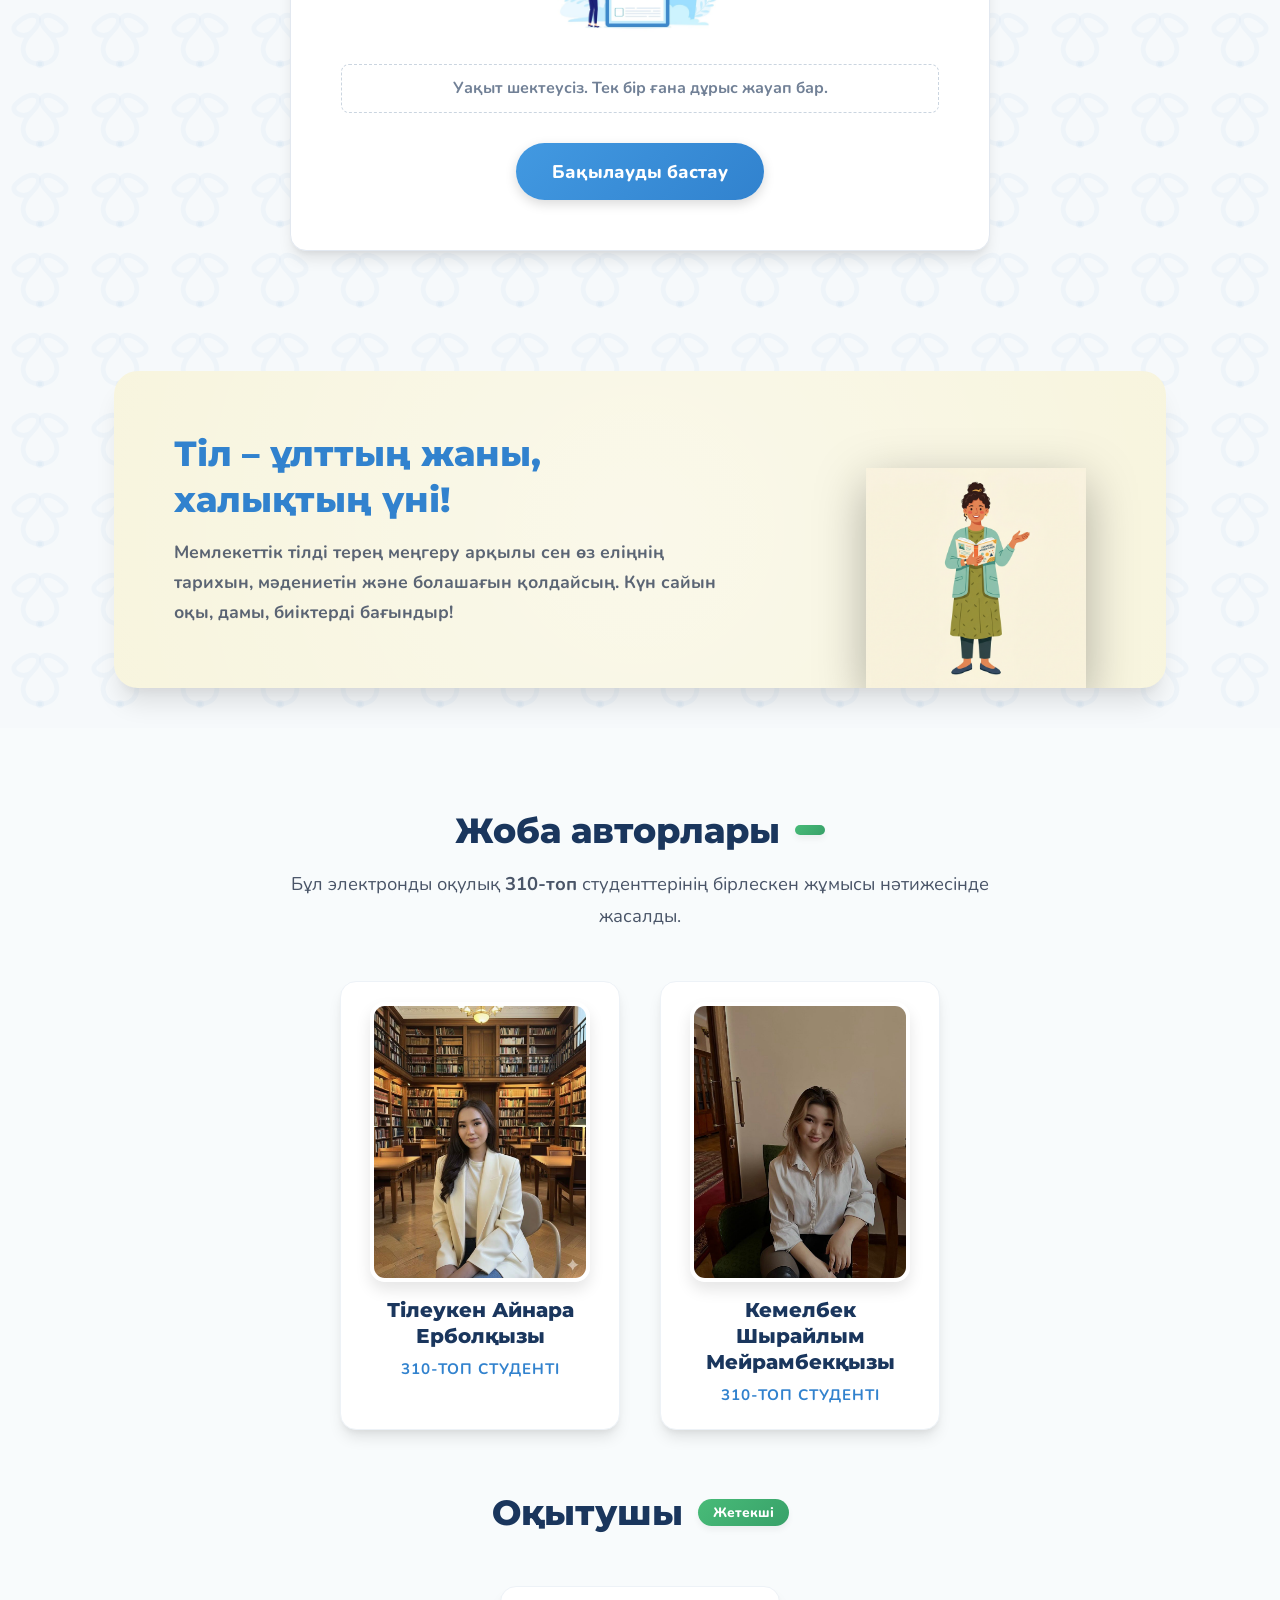
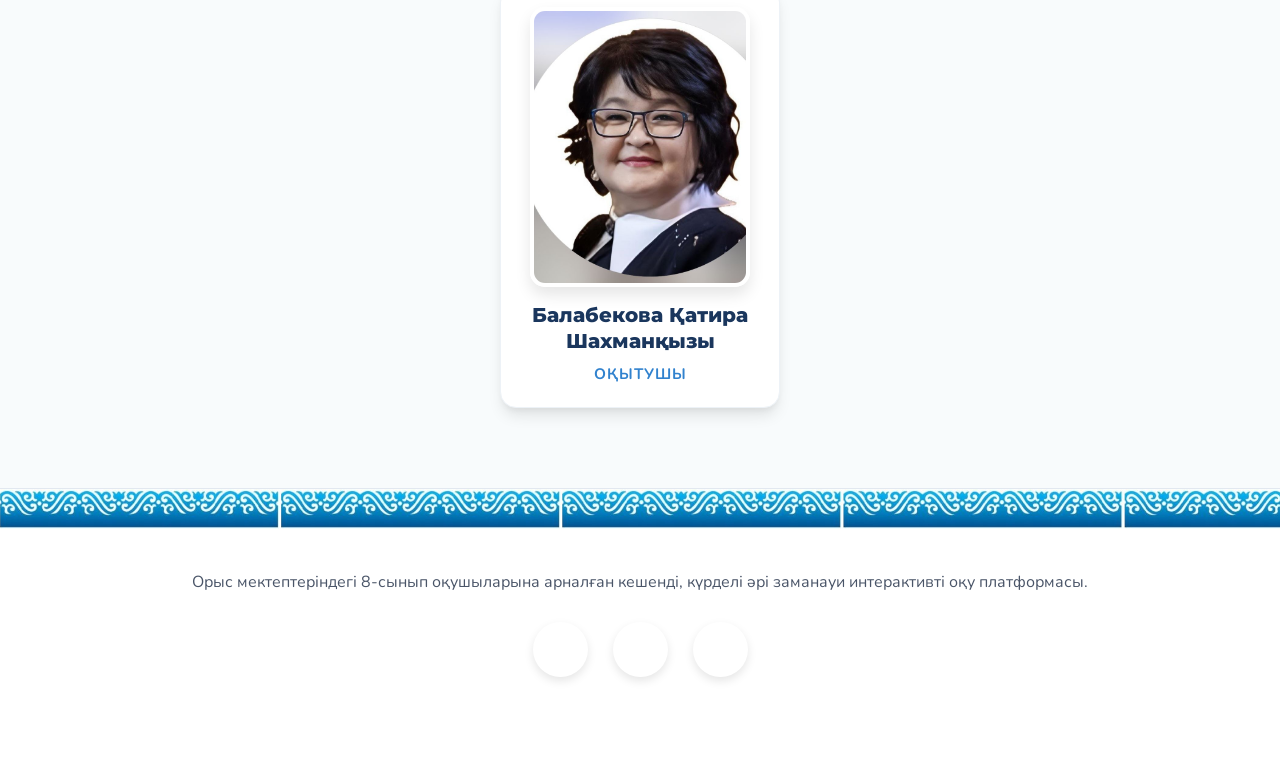
==== commit 020a6082: "Add files via upload" ====
--- a/index.html
+++ b/index.html
@@ -813,6 +813,36 @@
         </div>
     </footer>
 
+    <!-- AI ASSISTANT WIDGET -->
+    <div class="ai-chat-widget">
+        <button id="ai-chat-toggle" class="ai-chat-btn" aria-label="AI Көмекшіні ашу">
+            <span class="ai-icon">✨</span>
+        </button>
+        
+        <div id="ai-chat-window" class="ai-chat-window hidden">
+            <div class="ai-chat-header">
+                <div>
+                    <span class="ai-header-icon">🤖</span>
+                    <h3>Ainalaiyn AI</h3>
+                    <p>Қазақ тілі көмекшісі</p>
+                </div>
+                <button id="ai-close-btn" class="ai-action-btn" title="Жабу">✕</button>
+            </div>
+            
+            <div id="ai-chat-body" class="ai-chat-body">
+                <div class="ai-message ai-bot">
+                    <div class="msg-content">Сәлеметсіз бе! Мен сіздің виртуалды көмекшіңізбін. Қазақ тілін үйренуге, сөздерді аударуға немесе ережелерді түсіндіруге көмектесе аламын. Сізге қалай көмектесе аламын?</div>
+                </div>
+            </div>
+            
+            <div class="ai-chat-input">
+                <input type="text" id="ai-user-input" placeholder="Сұрағыңызды жазыңыз..." autocomplete="off">
+                <button id="ai-send-btn">➔</button>
+            </div>
+        </div>
+
+    </div>
+
     <script src="https://unpkg.com/aos@2.3.1/dist/aos.js"></script>
     <script>AOS.init({ duration: 800, easing: 'ease-out-cubic', once: true, offset: 100 });</script>
     <script src="script.js"></script>
--- a/style.css
+++ b/style.css
@@ -2210,4 +2210,363 @@
         max-width: 250px;
         height: 320px;
     }
+}
+
+/* =========================================
+   AI ASSISTANT WIDGET
+   ========================================= */
+.ai-chat-widget {
+    position: fixed;
+    bottom: 30px;
+    right: 30px;
+    z-index: 10000;
+}
+
+.ai-chat-btn {
+    width: 65px;
+    height: 65px;
+    border-radius: 50%;
+    background: linear-gradient(135deg, #6B46C1, #805AD5);
+    border: none;
+    color: white;
+    font-size: 2rem;
+    cursor: pointer;
+    box-shadow: 0 10px 20px rgba(107, 70, 193, 0.4);
+    transition: all 0.3s cubic-bezier(0.68, -0.55, 0.265, 1.55);
+    display: flex;
+    align-items: center;
+    justify-content: center;
+}
+
+.ai-chat-btn:hover {
+    transform: scale(1.1);
+    box-shadow: 0 15px 25px rgba(107, 70, 193, 0.5);
+}
+
+.ai-icon {
+    animation: pulse 2s infinite;
+}
+
+@keyframes pulse {
+    0% { transform: scale(1); }
+    50% { transform: scale(1.1); }
+    100% { transform: scale(1); }
+}
+
+.ai-chat-window {
+    position: absolute;
+    bottom: 85px;
+    right: 0;
+    width: 360px;
+    height: 550px;
+    background: white;
+    border-radius: 20px;
+    box-shadow: 0 15px 35px rgba(0,0,0,0.2);
+    display: flex;
+    flex-direction: column;
+    overflow: hidden;
+    transform-origin: bottom right;
+    transition: transform 0.3s ease, opacity 0.3s ease;
+    border: 1px solid #E2E8F0;
+}
+
+.ai-chat-window.hidden {
+    transform: scale(0.5);
+    opacity: 0;
+    pointer-events: none;
+}
+
+.ai-chat-header {
+    background: linear-gradient(135deg, #6B46C1, #805AD5);
+    color: white;
+    padding: 20px;
+    display: flex;
+    flex-wrap: wrap;
+    align-items: center;
+    position: relative;
+    box-shadow: 0 2px 10px rgba(0,0,0,0.1);
+}
+
+.ai-chat-header div {
+    flex: 1;
+}
+
+.ai-header-icon {
+    font-size: 1.5rem;
+    margin-right: 10px;
+    float: left;
+}
+
+.ai-chat-header h3 {
+    color: white;
+    margin: 0;
+    font-size: 1.1rem;
+    font-family: var(--font-main);
+    font-weight: 800;
+}
+
+.ai-chat-header p {
+    margin: 0;
+    font-size: 0.8rem;
+    opacity: 0.8;
+}
+
+.ai-action-btn {
+    background: rgba(255,255,255,0.2);
+    border: none;
+    color: white;
+    width: 30px;
+    height: 30px;
+    border-radius: 50%;
+    cursor: pointer;
+    margin-left: 5px;
+    display: flex;
+    align-items: center;
+    justify-content: center;
+    transition: 0.2s;
+}
+
+.ai-action-btn:hover {
+    background: rgba(255,255,255,0.4);
+}
+
+.ai-chat-body {
+    flex: 1;
+    padding: 20px;
+    overflow-y: auto;
+    background: #F7FAFC;
+    display: flex;
+    flex-direction: column;
+    gap: 15px;
+}
+
+.ai-message {
+    display: flex;
+    max-width: 85%;
+}
+
+.ai-bot {
+    align-self: flex-start;
+}
+
+.ai-user {
+    align-self: flex-end;
+}
+
+.ai-bot .msg-content {
+    background: white;
+    color: var(--text-dark);
+    padding: 12px 16px;
+    border-radius: 18px 18px 18px 4px;
+    box-shadow: 0 2px 5px rgba(0,0,0,0.05);
+    border: 1px solid #EDF2F7;
+    font-size: 0.95rem;
+}
+
+.ai-user .msg-content {
+    background: #6B46C1;
+    color: white;
+    padding: 12px 16px;
+    border-radius: 18px 18px 4px 18px;
+    box-shadow: 0 2px 5px rgba(107, 70, 193, 0.3);
+    font-size: 0.95rem;
+}
+
+.ai-chat-input {
+    display: flex;
+    padding: 15px;
+    background: white;
+    border-top: 1px solid #E2E8F0;
+    gap: 10px;
+}
+
+.ai-chat-input input {
+    flex: 1;
+    border: 1px solid #CBD5E0;
+    border-radius: 20px;
+    padding: 10px 15px;
+    font-family: var(--font-main);
+    font-size: 0.95rem;
+    outline: none;
+    transition: 0.2s;
+}
+
+.ai-chat-input input:focus {
+    border-color: #6B46C1;
+    box-shadow: 0 0 0 3px rgba(107, 70, 193, 0.1);
+}
+
+#ai-send-btn {
+    background: #6B46C1;
+    color: white;
+    border: none;
+    width: 42px;
+    height: 42px;
+    border-radius: 50%;
+    cursor: pointer;
+    font-size: 1.2rem;
+    display: flex;
+    align-items: center;
+    justify-content: center;
+    transition: 0.2s;
+}
+
+#ai-send-btn:hover {
+    background: #553C9A;
+    transform: scale(1.05);
+}
+
+/* Modal styles */
+.ai-modal {
+    position: absolute;
+    top: 0; left: 0; right: 0; bottom: 0;
+    background: rgba(0,0,0,0.6);
+    display: flex;
+    align-items: center;
+    justify-content: center;
+    z-index: 10;
+    border-radius: 20px;
+}
+
+.ai-modal.hidden {
+    display: none;
+}
+
+.ai-modal-content {
+    background: white;
+    padding: 25px;
+    border-radius: 15px;
+    width: 90%;
+    text-align: center;
+    box-shadow: 0 10px 25px rgba(0,0,0,0.2);
+}
+
+.ai-modal-content h3 {
+    margin-bottom: 10px;
+    color: #1A365D;
+}
+
+.ai-modal-content p {
+    font-size: 0.9rem;
+    margin-bottom: 15px;
+    color: #4A5568;
+}
+
+.ai-modal-content input {
+    width: 100%;
+    padding: 10px;
+    border: 1px solid #CBD5E0;
+    border-radius: 8px;
+    margin-bottom: 15px;
+}
+
+.ai-modal-actions {
+    display: flex;
+    justify-content: center;
+    gap: 10px;
+}
+
+/* Typing Indicator */
+.typing-indicator {
+  display: inline-block;
+  width: 40px;
+  text-align: center;
+}
+
+.typing-indicator span {
+  display: inline-block;
+  width: 6px;
+  height: 6px;
+  margin: 0 2px;
+  background-color: #6B46C1;
+  border-radius: 50%;
+  animation: typing 1s infinite;
+}
+
+.typing-indicator span:nth-child(2) {
+  animation-delay: 0.2s;
+}
+
+.typing-indicator span:nth-child(3) {
+  animation-delay: 0.4s;
+}
+
+@keyframes typing {
+  0%, 100% { transform: translateY(0); }
+  50% { transform: translateY(-5px); }
+}
+
+body.dark-theme .ai-chat-window {
+    background: #1A202C;
+    border-color: #2D3748;
+}
+
+body.dark-theme .ai-chat-body {
+    background: #111827;
+}
+
+body.dark-theme .ai-bot .msg-content {
+    background: #2D3748;
+    color: #E2E8F0;
+    border-color: #4A5568;
+}
+
+body.dark-theme .ai-chat-input {
+    background: #1A202C;
+    border-color: #2D3748;
+}
+
+body.dark-theme .ai-chat-input input {
+    background: #2D3748;
+    color: white;
+    border-color: #4A5568;
+}
+
+body.dark-theme .ai-modal-content {
+    background: #1A202C;
+    color: white;
+}
+
+body.dark-theme .ai-modal-content h3, body.dark-theme .ai-modal-content p {
+    color: #E2E8F0;
+}
+
+/* AI Interactive Tasks */
+.task-options {
+    display: flex;
+    flex-direction: column;
+    gap: 8px;
+    margin-top: 10px;
+}
+
+.ai-task-btn {
+    background: #EDF2F7;
+    border: 1px solid #CBD5E0;
+    padding: 8px 12px;
+    border-radius: 8px;
+    cursor: pointer;
+    font-size: 0.9rem;
+    font-family: var(--font-main);
+    color: var(--text-dark);
+    text-align: left;
+    transition: 0.2s;
+}
+
+.ai-task-btn:hover:not(:disabled) {
+    background: #E2E8F0;
+    border-color: #A0AEC0;
+}
+
+.ai-task-btn:disabled {
+    cursor: default;
+    opacity: 0.9;
+}
+
+body.dark-theme .ai-task-btn {
+    background: #2D3748;
+    border-color: #4A5568;
+    color: #E2E8F0;
+}
+body.dark-theme .ai-task-btn:hover:not(:disabled) {
+    background: #4A5568;
 }
